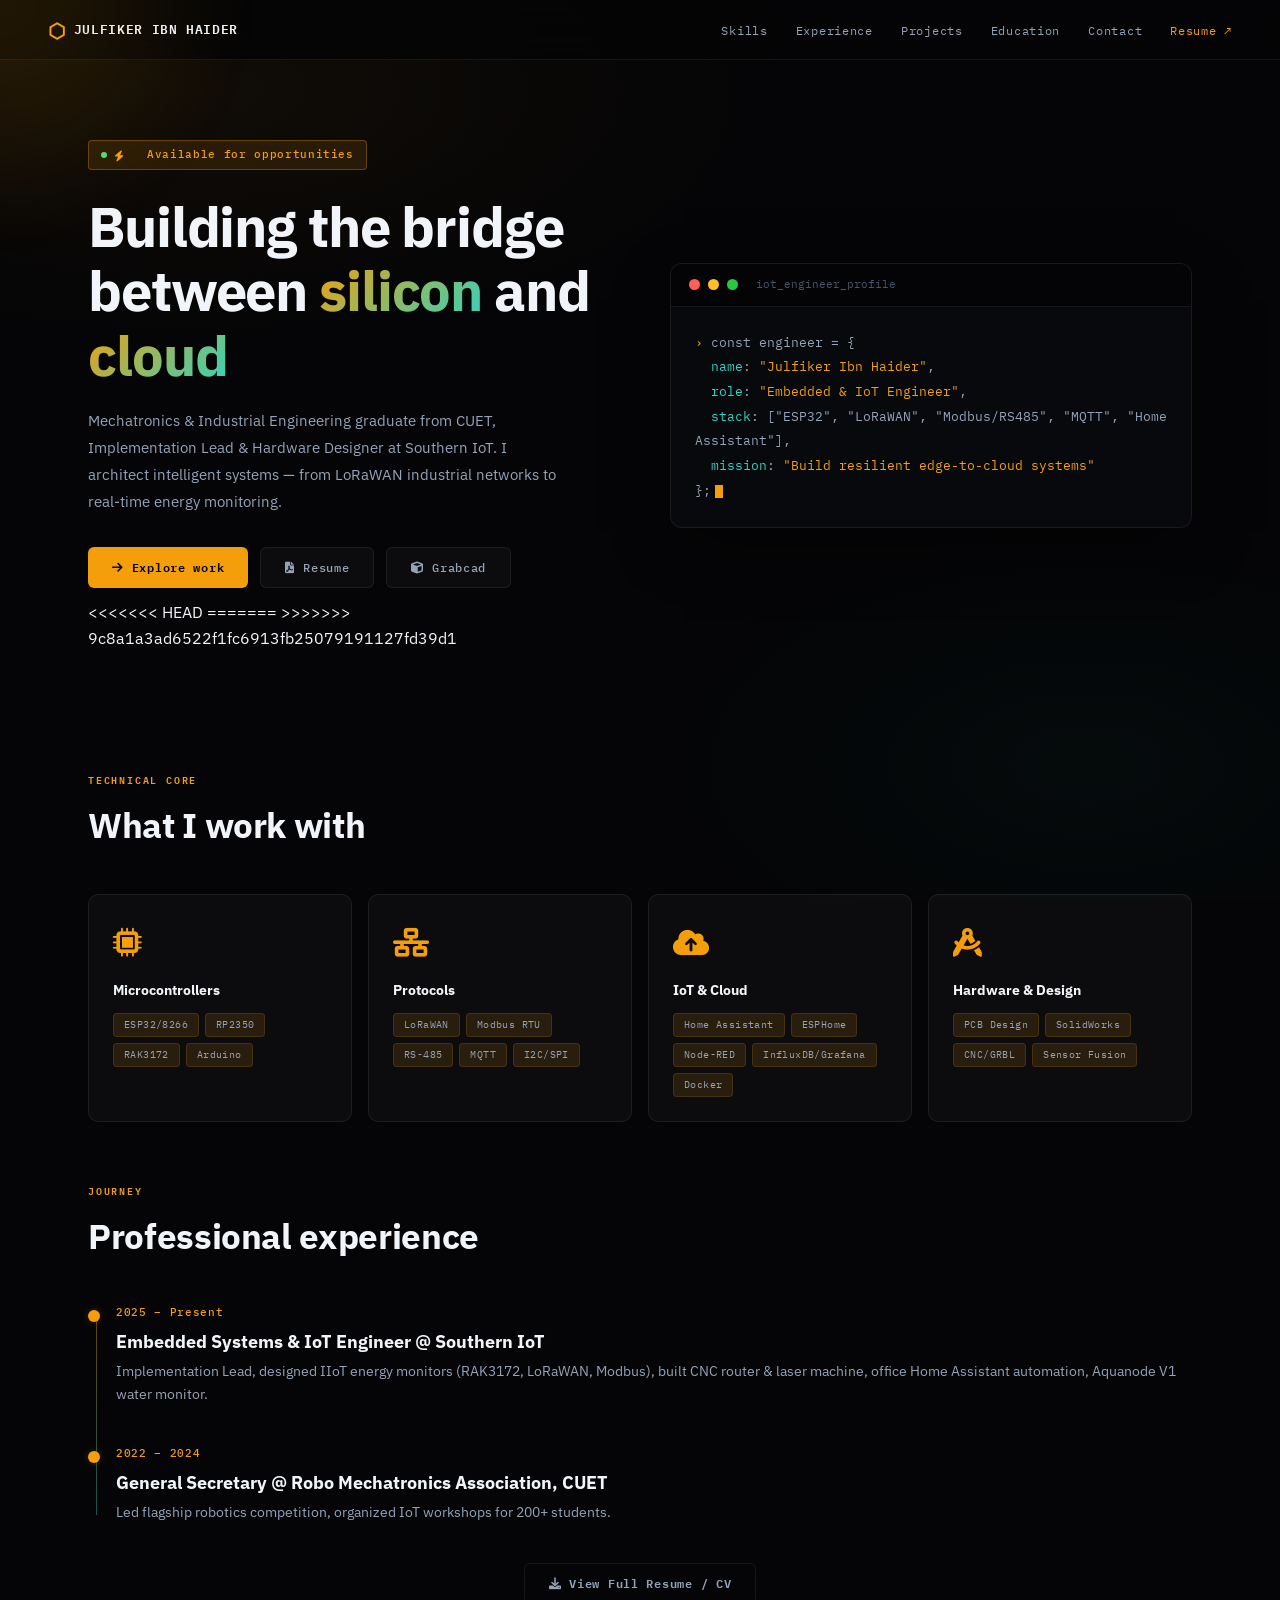
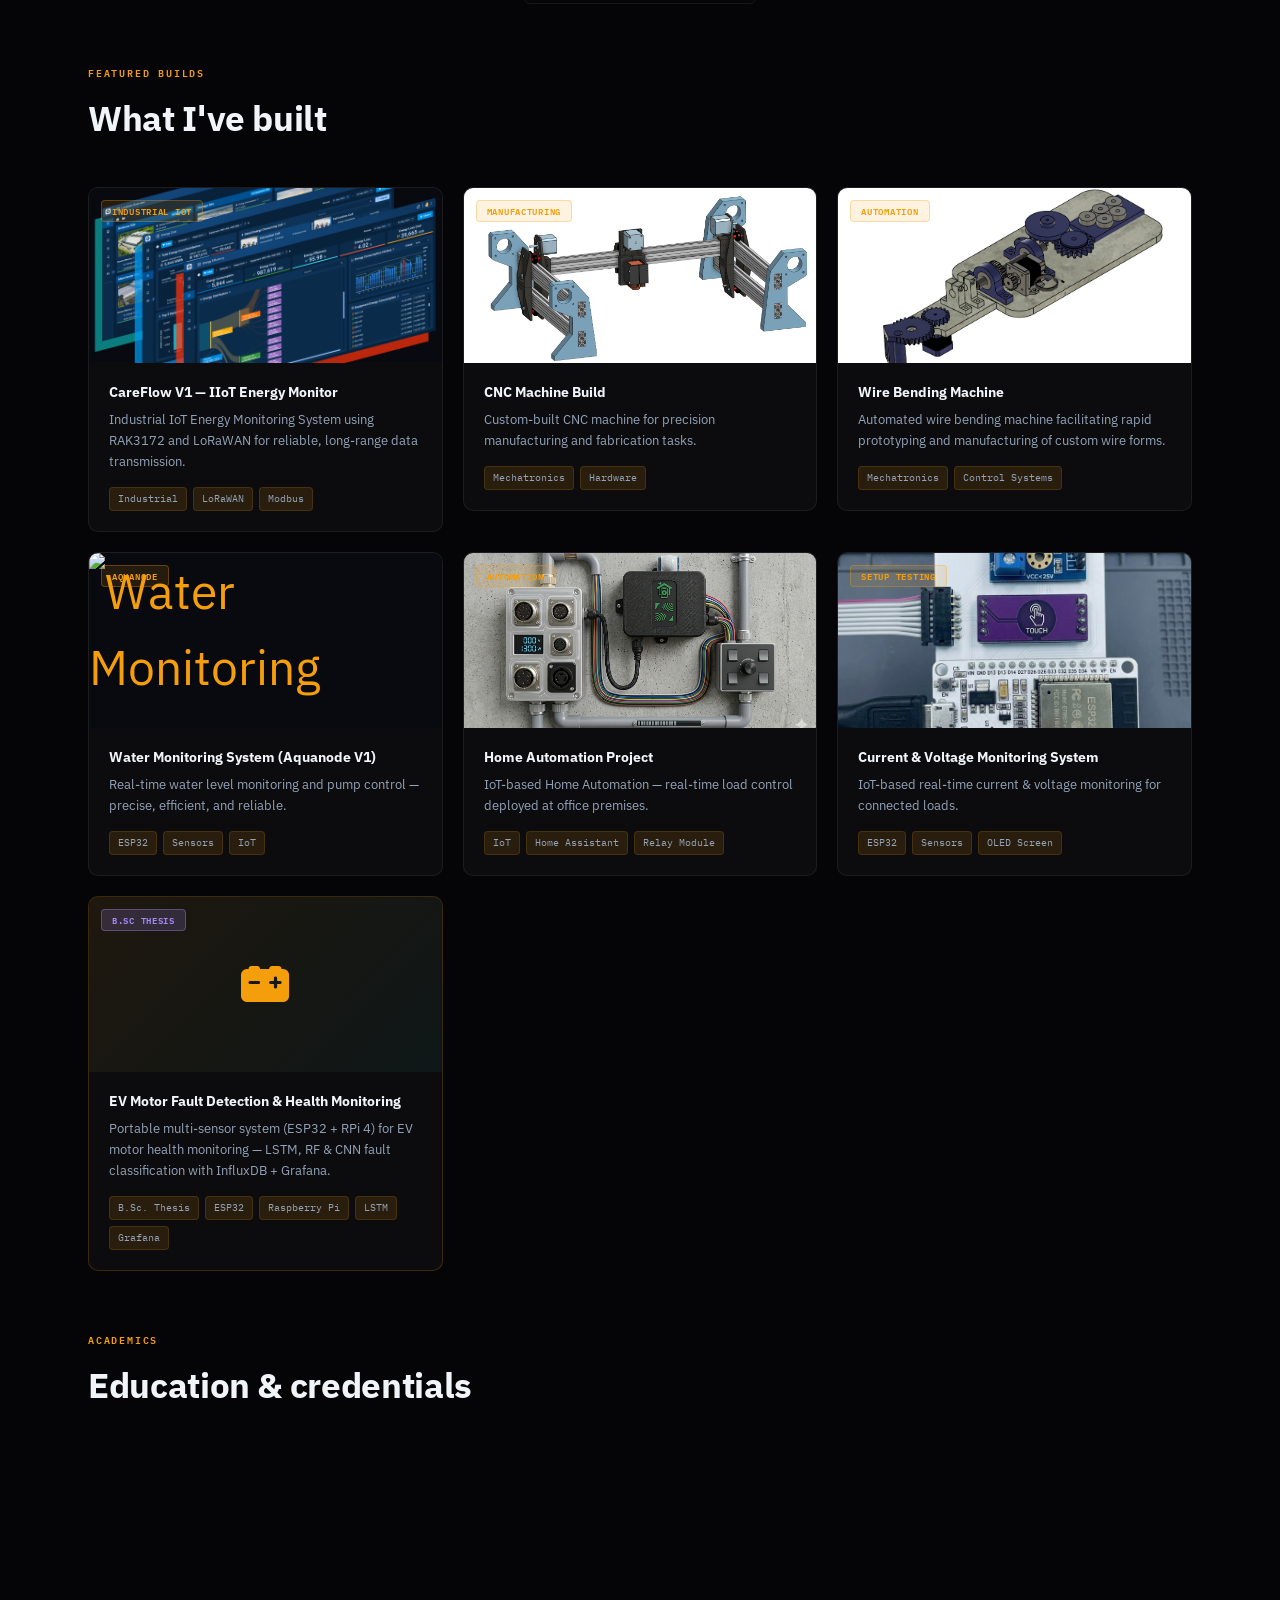
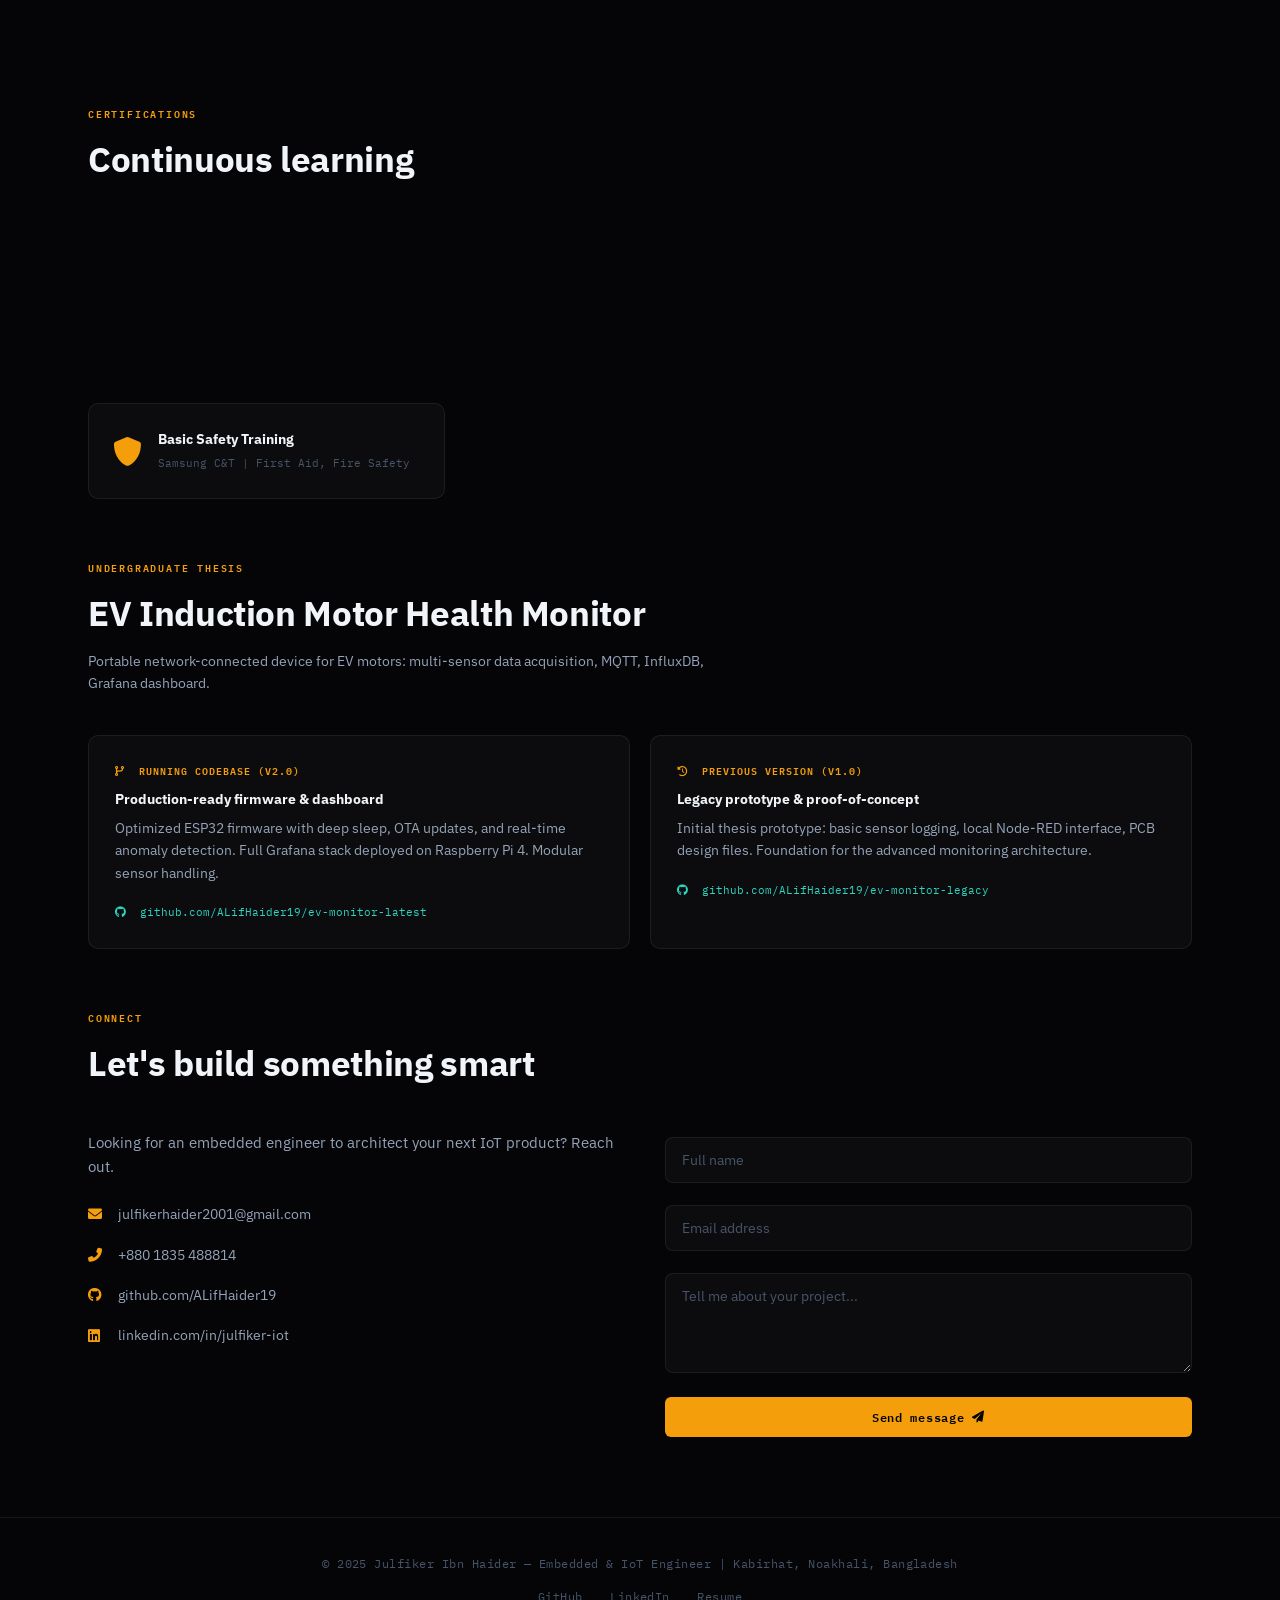
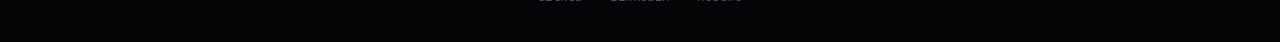
==== index.html @ e4b3b583 "Adding the project 7" ====
<!DOCTYPE html>
<html lang="en">
<head>
  <meta charset="UTF-8">
  <meta name="viewport" content="width=device-width, initial-scale=1.0, viewport-fit=cover">
  <title>Julfiker Ibn Haider | Embedded & IoT Engineer</title>

  <!-- IBM Plex Sans + IBM Plex Mono — same as project pages -->
  <link rel="preconnect" href="https://fonts.googleapis.com"/>
  <link href="https://fonts.googleapis.com/css2?family=IBM+Plex+Mono:wght@300;400;500;600&family=IBM+Plex+Sans:wght@300;400;500;600;700;800&display=swap" rel="stylesheet"/>
  <!-- Font Awesome 6 -->
  <link rel="stylesheet" href="https://cdnjs.cloudflare.com/ajax/libs/font-awesome/6.0.0-beta3/css/all.min.css">

  <style>
    /* ── DESIGN TOKENS — identical to project-thesis-ev.html ── */
    :root {
      --bg-void:       #050507;
      --bg-base:       #090a0f;
      --bg-card:       rgba(255,255,255,0.032);
      --bg-hover:      rgba(255,255,255,0.055);
      --border:        rgba(255,255,255,0.07);
      --border-glow:   rgba(245,158,11,0.28);
      --primary:       #f59e0b;
      --primary-dim:   #d97706;
      --primary-glow:  rgba(245,158,11,0.22);
      --primary-bg:    rgba(245,158,11,0.12);
      --teal:          #2dd4bf;
      --teal-dim:      #0d9488;
      --teal-bg:       rgba(45,212,191,0.1);
      --green:         #4ade80;
      --text-light:    #f1f5f9;
      --text-dim:      #94a3b8;
      --text-muted:    #475569;
      --mono:          'IBM Plex Mono', monospace;
      --sans:          'IBM Plex Sans', sans-serif;
    }

    *, *::before, *::after { margin: 0; padding: 0; box-sizing: border-box; }
    html { scroll-behavior: smooth; }

    body {
      background: var(--bg-void);
      color: var(--text-light);
      font-family: var(--sans);
      line-height: 1.6;
      overflow-x: hidden;
      cursor: default;
      -webkit-font-smoothing: antialiased;
    }

    /* ── Ambient radial glow — same as project page ── */
    body::before {
      content: "";
      position: fixed;
      inset: 0;
      background:
        radial-gradient(ellipse 80% 50% at 15% 10%, rgba(245,158,11,0.05) 0%, transparent 60%),
        radial-gradient(ellipse 60% 45% at 85% 85%, rgba(45,212,191,0.03) 0%, transparent 60%);
      pointer-events: none;
      z-index: 0;
    }

    /* ── Mouse glow — amber ── */
    #mouse-glow {
      position: fixed;
      width: 480px;
      height: 480px;
      background: radial-gradient(circle, rgba(245,158,11,0.18) 0%, transparent 70%);
      border-radius: 50%;
      pointer-events: none;
      z-index: 9999;
      transform: translate(-50%, -50%);
      transition: transform 0.05s linear;
      filter: blur(40px);
      opacity: 0.8;
    }

    /* ── Layout ── */
    .container {
      max-width: 1200px;
      margin: 0 auto;
      padding: 0 clamp(16px, 4vw, 48px);
      position: relative;
      z-index: 2;
    }

    /* ── NAV ── */
    nav {
      display: flex;
      justify-content: space-between;
      align-items: center;
      padding: 0 clamp(16px, 4vw, 48px);
      height: 60px;
      background: rgba(5,5,7,0.85);
      backdrop-filter: blur(20px);
      border-bottom: 1px solid var(--border);
      position: sticky;
      top: 0;
      z-index: 100;
    }

    .logo {
      font-family: var(--mono);
      font-weight: 600;
      font-size: 13px;
      letter-spacing: 0.05em;
      color: var(--text-light);
      display: flex;
      align-items: center;
      gap: 8px;
    }
    .logo .hex { color: var(--primary); font-size: 20px; }

    .nav-links {
      display: flex;
      gap: 28px;
      align-items: center;
      list-style: none;
    }

    .nav-links a {
      color: var(--text-dim);
      text-decoration: none;
      font-family: var(--mono);
      font-size: 12px;
      letter-spacing: 0.06em;
      transition: color 0.2s;
    }
    .nav-links a:hover { color: var(--primary); }

    /* ── BUTTONS ── */
    .btn-primary {
      background: var(--primary);
      border: none;
      padding: 10px 24px;
      border-radius: 6px;
      font-family: var(--mono);
      font-weight: 600;
      font-size: 12px;
      letter-spacing: 0.06em;
      color: #000;
      cursor: pointer;
      transition: all 0.2s;
      display: inline-flex;
      align-items: center;
      gap: 8px;
      text-decoration: none;
    }
    .btn-primary:hover {
      background: var(--primary-dim);
      transform: translateY(-2px);
      box-shadow: 0 8px 20px rgba(245,158,11,0.25);
    }

    .btn-secondary {
      border: 1px solid var(--border);
      background: var(--bg-card);
      padding: 10px 24px;
      border-radius: 6px;
      font-family: var(--mono);
      font-weight: 500;
      font-size: 12px;
      letter-spacing: 0.06em;
      color: var(--text-dim);
      transition: all 0.2s;
      display: inline-flex;
      align-items: center;
      gap: 8px;
      text-decoration: none;
    }
    .btn-secondary:hover {
      border-color: var(--primary);
      color: var(--primary);
      transform: translateY(-2px);
    }

    .btn-outline {
      border: 1px solid var(--border);
      background: transparent;
      padding: 10px 24px;
      border-radius: 6px;
      font-family: var(--mono);
      font-weight: 600;
      font-size: 12px;
      letter-spacing: 0.06em;
      color: var(--text-dim);
      cursor: pointer;
      transition: all 0.2s;
      display: inline-flex;
      align-items: center;
      gap: 8px;
      text-decoration: none;
    }
    .btn-outline:hover {
      border-color: var(--primary);
      color: var(--primary);
      transform: translateY(-2px);
    }

    /* ── HERO ── */
    .hero {
      display: grid;
      grid-template-columns: 1fr 1fr;
      gap: 60px;
      align-items: center;
      padding: 80px 0 60px;
    }

    .hero-badge {
      display: inline-flex;
      align-items: center;
      gap: 8px;
      background: var(--primary-bg);
      border: 1px solid rgba(245,158,11,0.3);
      border-radius: 4px;
      padding: 5px 12px;
      font-family: var(--mono);
      font-size: 11px;
      font-weight: 500;
      color: var(--primary);
      margin-bottom: 24px;
      letter-spacing: 0.06em;
    }
    .hero-badge::before {
      content: '';
      width: 6px; height: 6px;
      border-radius: 50%;
      background: var(--green);
      animation: badge-pulse 1.6s ease-in-out infinite;
    }
    @keyframes badge-pulse { 0%,100%{opacity:1} 50%{opacity:.4} }

    .hero h1 {
      font-size: clamp(2rem, 4.5vw, 3.5rem);
      font-weight: 800;
      line-height: 1.15;
      letter-spacing: -0.02em;
      margin-bottom: 20px;
      color: var(--text-light);
    }

    .hero h1 span {
      background: linear-gradient(135deg, var(--primary), var(--teal));
      -webkit-background-clip: text;
      -webkit-text-fill-color: transparent;
      background-clip: text;
    }

    .hero-desc {
      font-size: 15px;
      color: var(--text-dim);
      margin-bottom: 32px;
      max-width: 90%;
      line-height: 1.8;
    }

    /* Hero terminal card */
    .hero-card {
      background: rgba(9,10,15,0.9);
      border-radius: 12px;
      border: 1px solid var(--border);
      box-shadow: 0 20px 60px -15px rgba(0,0,0,0.6);
      overflow: hidden;
      backdrop-filter: blur(8px);
    }

    .term-header {
      background: rgba(5,5,7,0.95);
      padding: 12px 18px;
      border-bottom: 1px solid var(--border);
      display: flex;
      gap: 8px;
      align-items: center;
    }

    .term-dot { width: 11px; height: 11px; border-radius: 50%; }

    .term-body {
      padding: 24px;
      font-family: var(--mono);
      font-size: 13px;
      color: var(--text-dim);
      line-height: 1.9;
    }
    .term-cursor {
      background: var(--primary);
      width: 8px;
      height: 13px;
      display: inline-block;
      margin-left: 4px;
      vertical-align: middle;
      animation: blink 1.1s step-end infinite;
    }
    @keyframes blink { 0%,100%{opacity:1} 50%{opacity:0} }

    /* ── SECTION HEADERS ── */
    .section-header { margin-bottom: 40px; }

    .section-header .overline {
      font-family: var(--mono);
      color: var(--primary);
      font-weight: 600;
      letter-spacing: 0.18em;
      font-size: 10px;
      text-transform: uppercase;
      margin-bottom: 10px;
    }

    .section-header h2 {
      font-size: clamp(1.6rem, 3vw, 2.2rem);
      font-weight: 700;
      letter-spacing: -0.01em;
    }

    /* ── GLASS CARDS (shared) ── */
    .skill-card,
    .project-card,
    .cert-card,
    .thesis-card {
      background: var(--bg-card);
      border: 1px solid var(--border);
      border-radius: 10px;
      padding: 24px;
      transition: all 0.25s cubic-bezier(0.2,0.9,0.4,1.1);
      position: relative;
      overflow: hidden;
      z-index: 1;
    }

    /* Mouse-tracked glow behind card */
    .skill-card::before,
    .project-card::before,
    .cert-card::before,
    .thesis-card::before {
      content: '';
      position: absolute;
      inset: 0;
      background: radial-gradient(circle at var(--mouse-x, 50%) var(--mouse-y, 50%), rgba(245,158,11,0.15) 0%, transparent 75%);
      opacity: 0;
      transition: opacity 0.35s ease;
      pointer-events: none;
      z-index: -1;
      border-radius: inherit;
    }

    .skill-card:hover::before,
    .project-card:hover::before,
    .cert-card:hover::before,
    .thesis-card:hover::before { opacity: 1; }

    .skill-card:hover,
    .project-card:hover,
    .cert-card:hover,
    .thesis-card:hover {
      border-color: var(--border-glow);
      transform: translateY(-5px);
      box-shadow: 0 16px 40px -12px rgba(0,0,0,0.5);
    }

    /* ── SKILLS ── */
    .skills-grid {
      display: grid;
      grid-template-columns: repeat(auto-fill, minmax(240px, 1fr));
      gap: 16px;
      margin-bottom: 40px;
    }

    .skill-icon {
      font-size: 1.8rem;
      color: var(--primary);
      margin-bottom: 14px;
    }

    .skill-cat {
      font-weight: 700;
      font-size: 15px;
      margin-bottom: 12px;
    }

    .skill-tags { display: flex; flex-wrap: wrap; gap: 6px; }

    .skill-tag {
      background: var(--primary-bg);
      border: 1px solid rgba(245,158,11,0.15);
      border-radius: 4px;
      padding: 3px 10px;
      font-family: var(--mono);
      font-size: 10px;
      letter-spacing: 0.04em;
      color: var(--text-dim);
    }

    /* ── TIMELINE ── */
    .timeline { position: relative; padding-left: 28px; }

    .timeline::before {
      content: '';
      position: absolute;
      left: 8px; top: 8px; bottom: 8px;
      width: 1px;
      background: linear-gradient(to bottom, var(--primary), var(--teal));
      opacity: 0.4;
    }

    .timeline-item { position: relative; margin-bottom: 40px; }

    .timeline-dot {
      position: absolute;
      left: -28px; top: 6px;
      width: 12px; height: 12px;
      background: var(--primary);
      border-radius: 50%;
      box-shadow: 0 0 10px var(--primary-glow);
    }

    .tl-period {
      font-family: var(--mono);
      font-size: 11px;
      color: var(--primary);
      font-weight: 500;
      letter-spacing: 0.06em;
    }

    .tl-role {
      font-size: 1.1rem;
      font-weight: 700;
      margin: 6px 0 4px;
    }

    /* ── PROJECTS GRID ── */
    .projects-grid {
      display: grid;
      grid-template-columns: repeat(auto-fill, minmax(310px, 1fr));
      gap: 20px;
    }

    .project-card { padding: 0; }

    .project-img {
      height: 175px;
      background: var(--bg-base);
      display: flex;
      align-items: center;
      justify-content: center;
      font-size: 3rem;
      color: var(--primary);
      overflow: hidden;
    }

    .project-content { padding: 20px; }

    .project-title {
      font-weight: 700;
      font-size: 14px;
      margin-bottom: 8px;
      line-height: 1.4;
    }

    .project-tags { display: flex; flex-wrap: wrap; gap: 6px; margin-top: 14px; }

    .project-tag {
      background: var(--primary-bg);
      border: 1px solid rgba(245,158,11,0.15);
      border-radius: 4px;
      font-family: var(--mono);
      font-size: 10px;
      padding: 3px 8px;
      color: var(--text-dim);
    }

    /* Project status badge (inline in project-img) */
    .proj-badge {
      position: absolute;
      top: 12px; left: 12px;
      background: var(--primary-bg);
      color: var(--primary);
      border: 1px solid rgba(245,158,11,0.3);
      padding: 3px 10px;
      border-radius: 4px;
      font-family: var(--mono);
      font-size: 9px;
      font-weight: 600;
      letter-spacing: 0.08em;
    }

    /* ── CERTS ── */
    .certs-grid {
      display: grid;
      grid-template-columns: repeat(auto-fill, minmax(300px, 1fr));
      gap: 16px;
      margin-top: 24px;
    }

    .cert-card { display: flex; gap: 16px; align-items: flex-start; }

    .cert-icon { font-size: 1.8rem; color: var(--primary); flex-shrink: 0; }
    .cert-info { flex: 1; }
    .cert-name { font-weight: 700; margin-bottom: 4px; font-size: 14px; }
    .cert-issuer { font-family: var(--mono); font-size: 11px; color: var(--text-muted); }

    .qr-link {
      display: flex; gap: 8px;
      margin-top: 12px; align-items: center;
      font-family: var(--mono); font-size: 11px; color: var(--text-dim);
    }
    .qr-link a { color: var(--teal); text-decoration: none; }
    .qr-link a:hover { color: var(--primary); }

    .qr-code-img {
      width: 32px; height: 32px;
      background: #fff;
      border-radius: 6px;
      padding: 3px;
    }

    /* ── THESIS GRID ── */
    .thesis-grid {
      display: grid;
      grid-template-columns: 1fr 1fr;
      gap: 20px;
      margin: 32px 0;
    }

    .thesis-card { padding: 26px; }

    .thesis-version {
      font-family: var(--mono);
      font-size: 10px;
      text-transform: uppercase;
      letter-spacing: 0.1em;
      color: var(--primary);
      font-weight: 600;
      margin-bottom: 4px;
    }

    /* ── CONTACT ── */
    .contact-grid {
      display: grid;
      grid-template-columns: 1fr 1fr;
      gap: 50px;
      margin-top: 20px;
    }

    .contact-form input,
    .contact-form textarea {
      width: 100%;
      background: var(--bg-card);
      border: 1px solid var(--border);
      border-radius: 8px;
      padding: 13px 16px;
      color: var(--text-light);
      font-family: var(--sans);
      font-size: 14px;
      margin-top: 6px;
      margin-bottom: 16px;
      transition: border-color 0.2s;
      outline: none;
    }
    .contact-form input:focus,
    .contact-form textarea:focus { border-color: var(--primary); }
    .contact-form input::placeholder,
    .contact-form textarea::placeholder { color: var(--text-muted); }

    /* ── FOOTER ── */
    footer {
      border-top: 1px solid var(--border);
      padding: 36px clamp(16px, 4vw, 48px);
      text-align: center;
      color: var(--text-muted);
      font-family: var(--mono);
      font-size: 12px;
      letter-spacing: 0.04em;
      position: relative;
      z-index: 1;
    }
    footer a { color: var(--text-muted); text-decoration: none; margin: 0 10px; transition: color 0.2s; }
    footer a:hover { color: var(--primary); }

    /* ── EDUCATION SKILL CARD tweak ── */
    .skill-card .skill-cat { font-size: 14px; }

    /* ── RESPONSIVE ── */
    @media (max-width: 900px) {
      .hero { grid-template-columns: 1fr; gap: 40px; }
      .nav-links { display: none; }
      .contact-grid { grid-template-columns: 1fr; }
      .thesis-grid { grid-template-columns: 1fr; }
    }

    /* Scroll fade-up */
    .skill-card,
    .project-card,
    .timeline-item,
    .cert-card,
    .thesis-card {
      opacity: 0;
      transform: translateY(20px);
      transition: opacity 0.45s ease, transform 0.45s ease, border-color 0.25s, box-shadow 0.25s;
    }
  </style>
</head>

<body>

  <!-- Amber mouse glow -->
  <div id="mouse-glow"></div>

  <!-- ═══ NAV ═══ -->
  <nav>
    <div class="logo">
      <span class="hex">⬡</span>JULFIKER IBN HAIDER
    </div>
    <ul class="nav-links">
      <li><a href="#skills">Skills</a></li>
      <li><a href="#experience">Experience</a></li>
      <li><a href="#projects">Projects</a></li>
      <li><a href="#education">Education</a></li>
      <li><a href="#contact">Contact</a></li>
      <li><a href="My_CV.pdf" target="_blank" style="color:var(--primary);">Resume ↗</a></li>
    </ul>
  </nav>

  <main>
    <div class="container">

      <!-- ═══ HERO ═══ -->
      <div class="hero">
        <div>
          <div class="hero-badge"><i class="fas fa-bolt"></i>&nbsp; Available for opportunities</div>
          <h1>Building the bridge between <span>silicon</span> and <span>cloud</span></h1>
          <p class="hero-desc">
            Mechatronics & Industrial Engineering graduate from CUET, Implementation Lead & Hardware
            Designer at Southern IoT. I architect intelligent systems — from LoRaWAN industrial networks
            to real-time energy monitoring.
          </p>
          <div style="display:flex; gap:12px; flex-wrap:wrap;">
            <a href="#projects" class="btn-primary"><i class="fas fa-arrow-right"></i> Explore work</a>
            <a href="My_CV.pdf" class="btn-secondary" target="_blank"><i class="fas fa-file-pdf"></i> Resume</a>
            <a href="https://grabcad.com/alif.haider-1" class="btn-secondary" target="_blank"><i class="fas fa-cube"></i> Grabcad</a>
<<<<<<< HEAD
=======
            <!-- <a href="#contact" class="btn-secondary">Let's talk</a> -->
>>>>>>> 9c8a1a3ad6522f1fc6913fb25079191127fd39d1
          </div>
        </div>

        <div class="hero-card">
          <div class="term-header">
            <div class="term-dot" style="background:#ff5f56;"></div>
            <div class="term-dot" style="background:#ffbd2e;"></div>
            <div class="term-dot" style="background:#27c93f;"></div>
            <span style="margin-left:10px; font-family:var(--mono); font-size:11px; color:var(--text-muted);">iot_engineer_profile</span>
          </div>
          <div class="term-body">
            <span style="color:var(--primary);">›</span> const engineer = {<br>
            &nbsp;&nbsp;<span style="color:var(--teal);">name</span>: <span style="color:var(--primary);">"Julfiker Ibn Haider"</span>,<br>
            &nbsp;&nbsp;<span style="color:var(--teal);">role</span>: <span style="color:var(--primary);">"Embedded & IoT Engineer"</span>,<br>
            &nbsp;&nbsp;<span style="color:var(--teal);">stack</span>: [<span style="color:var(--text-dim);">"ESP32", "LoRaWAN", "Modbus/RS485", "MQTT", "Home Assistant"</span>],<br>
            &nbsp;&nbsp;<span style="color:var(--teal);">mission</span>: <span style="color:var(--primary);">"Build resilient edge-to-cloud systems"</span><br>
            };<span class="term-cursor"></span>
          </div>
        </div>
      </div>

      <!-- ═══ SKILLS ═══ -->
      <section id="skills" style="margin: 60px 0;">
        <div class="section-header">
          <div class="overline">TECHNICAL CORE</div>
          <h2>What I work with</h2>
        </div>
        <div class="skills-grid">
          <div class="skill-card">
            <div class="skill-icon"><i class="fas fa-microchip"></i></div>
            <div class="skill-cat">Microcontrollers</div>
            <div class="skill-tags">
              <span class="skill-tag">ESP32/8266</span>
              <span class="skill-tag">RP2350</span>
              <span class="skill-tag">RAK3172</span>
              <span class="skill-tag">Arduino</span>
            </div>
          </div>
          <div class="skill-card">
            <div class="skill-icon"><i class="fas fa-network-wired"></i></div>
            <div class="skill-cat">Protocols</div>
            <div class="skill-tags">
              <span class="skill-tag">LoRaWAN</span>
              <span class="skill-tag">Modbus RTU</span>
              <span class="skill-tag">RS-485</span>
              <span class="skill-tag">MQTT</span>
              <span class="skill-tag">I2C/SPI</span>
            </div>
          </div>
          <div class="skill-card">
            <div class="skill-icon"><i class="fas fa-cloud-upload-alt"></i></div>
            <div class="skill-cat">IoT & Cloud</div>
            <div class="skill-tags">
              <span class="skill-tag">Home Assistant</span>
              <span class="skill-tag">ESPHome</span>
              <span class="skill-tag">Node-RED</span>
              <span class="skill-tag">InfluxDB/Grafana</span>
              <span class="skill-tag">Docker</span>
            </div>
          </div>
          <div class="skill-card">
            <div class="skill-icon"><i class="fas fa-drafting-compass"></i></div>
            <div class="skill-cat">Hardware & Design</div>
            <div class="skill-tags">
              <span class="skill-tag">PCB Design</span>
              <span class="skill-tag">SolidWorks</span>
              <span class="skill-tag">CNC/GRBL</span>
              <span class="skill-tag">Sensor Fusion</span>
            </div>
          </div>
        </div>
      </section>

      <!-- ═══ EXPERIENCE ═══ -->
      <section id="experience" style="margin: 60px 0;">
        <div class="section-header">
          <div class="overline">JOURNEY</div>
          <h2>Professional experience</h2>
        </div>
        <div class="timeline">
          <div class="timeline-item">
            <div class="timeline-dot"></div>
            <div class="tl-period">2025 – Present</div>
            <div class="tl-role">Embedded Systems & IoT Engineer @ Southern IoT</div>
            <div style="color:var(--text-dim); font-size:14px;">
              Implementation Lead, designed IIoT energy monitors (RAK3172, LoRaWAN, Modbus), built CNC router &
              laser machine, office Home Assistant automation, Aquanode V1 water monitor.
            </div>
          </div>
          <div class="timeline-item">
            <div class="timeline-dot"></div>
            <div class="tl-period">2022 – 2024</div>
            <div class="tl-role">General Secretary @ Robo Mechatronics Association, CUET</div>
            <div style="color:var(--text-dim); font-size:14px;">
              Led flagship robotics competition, organized IoT workshops for 200+ students.
            </div>
          </div>
        </div>
        <div style="margin-top:32px; text-align:center;">
          <a href="My_CV.pdf" class="btn-outline" target="_blank">
            <i class="fas fa-download"></i> View Full Resume / CV
          </a>
        </div>
      </section>

      <!-- ═══ PROJECTS ═══ -->
      <section id="projects" style="margin: 60px 0;">
        <div class="section-header">
          <div class="overline">FEATURED BUILDS</div>
          <h2>What I've built</h2>
        </div>
        <div class="projects-grid">

          <a href="project-1.html" style="text-decoration:none; color:inherit;">
            <div class="project-card" style="cursor:pointer;">
              <div class="project-img" style="position:relative;">
                <span class="proj-badge">INDUSTRIAL IOT</span>
                <img src="Project-1.png" alt="CareFlow V1" style="width:100%;height:100%;object-fit:cover;">
              </div>
              <div class="project-content">
                <div class="project-title">CareFlow V1 — IIoT Energy Monitor</div>
                <div style="color:var(--text-dim);font-size:13px;margin-bottom:4px;">Industrial IoT Energy Monitoring System using RAK3172 and LoRaWAN for reliable, long-range data transmission.</div>
                <div class="project-tags">
                  <span class="project-tag">Industrial</span>
                  <span class="project-tag">LoRaWAN</span>
                  <span class="project-tag">Modbus</span>
                </div>
              </div>
            </div>
          </a>

          <a href="project-2.html" style="text-decoration:none; color:inherit;">
            <div class="project-card" style="cursor:pointer;">
              <div class="project-img" style="position:relative;">
                <span class="proj-badge">MANUFACTURING</span>
                <img src="topscnc.png" alt="CNC Machine" style="width:100%;height:100%;object-fit:cover;">
              </div>
              <div class="project-content">
                <div class="project-title">CNC Machine Build</div>
                <div style="color:var(--text-dim);font-size:13px;margin-bottom:4px;">Custom-built CNC machine for precision manufacturing and fabrication tasks.</div>
                <div class="project-tags">
                  <span class="project-tag">Mechatronics</span>
                  <span class="project-tag">Hardware</span>
                </div>
              </div>
            </div>
          </a>

          <a href="project-3.html" style="text-decoration:none; color:inherit;">
            <div class="project-card" style="cursor:pointer;">
              <div class="project-img" style="position:relative;">
                <span class="proj-badge">AUTOMATION</span>
                <img src="wirebending.png" alt="Wire Bending Machine" style="width:100%;height:100%;object-fit:cover;">
              </div>
              <div class="project-content">
                <div class="project-title">Wire Bending Machine</div>
                <div style="color:var(--text-dim);font-size:13px;margin-bottom:4px;">Automated wire bending machine facilitating rapid prototyping and manufacturing of custom wire forms.</div>
                <div class="project-tags">
                  <span class="project-tag">Mechatronics</span>
                  <span class="project-tag">Control Systems</span>
                </div>
              </div>
            </div>
          </a>

          <a href="project-4.html" style="text-decoration:none; color:inherit;">
            <div class="project-card" style="cursor:pointer;">
              <div class="project-img" style="position:relative;">
                <span class="proj-badge">AQUANODE</span>
                <img src="Aquanode.png" alt="Water Monitoring" style="width:100%;height:100%;object-fit:cover;">
              </div>
              <div class="project-content">
                <div class="project-title">Water Monitoring System (Aquanode V1)</div>
                <div style="color:var(--text-dim);font-size:13px;margin-bottom:4px;">Real-time water level monitoring and pump control — precise, efficient, and reliable.</div>
                <div class="project-tags">
                  <span class="project-tag">ESP32</span>
                  <span class="project-tag">Sensors</span>
                  <span class="project-tag">IoT</span>
                </div>
              </div>
            </div>
          </a>

          <a href="project-5.html" style="text-decoration:none; color:inherit;">
            <div class="project-card" style="cursor:pointer;">
              <div class="project-img" style="position:relative;">
                <span class="proj-badge">AUTOMATION</span>
                <img src="Home Assistant.png" alt="Home Automation" style="width:100%;height:100%;object-fit:cover;">
              </div>
              <div class="project-content">
                <div class="project-title">Home Automation Project</div>
                <div style="color:var(--text-dim);font-size:13px;margin-bottom:4px;">IoT-based Home Automation — real-time load control deployed at office premises.</div>
                <div class="project-tags">
                  <span class="project-tag">IoT</span>
                  <span class="project-tag">Home Assistant</span>
                  <span class="project-tag">Relay Module</span>
                </div>
              </div>
            </div>
          </a>

          <a href="project-6.html" style="text-decoration:none; color:inherit;">
            <div class="project-card" style="cursor:pointer;">
              <div class="project-img" style="position:relative;">
                <span class="proj-badge">SETUP TESTING</span>
                <img src="Current and Voltage testing unit.jpg" alt="Current and Voltage Monitoring" style="width:100%;height:100%;object-fit:cover;">
              </div>
              <div class="project-content">
                <div class="project-title">Current & Voltage Monitoring System</div>
                <div style="color:var(--text-dim);font-size:13px;margin-bottom:4px;">IoT-based real-time current & voltage monitoring for connected loads.</div>
                <div class="project-tags">
                  <span class="project-tag">ESP32</span>
                  <span class="project-tag">Sensors</span>
                  <span class="project-tag">OLED Screen</span>
                </div>
              </div>
            </div>
          </a>

          <a href="project-7.html" style="text-decoration:none; color:inherit;">
            <div class="project-card" style="cursor:pointer; border-color:rgba(245,158,11,0.2);">
              <div class="project-img" style="position:relative; background:linear-gradient(135deg,rgba(245,158,11,0.08) 0%,rgba(45,212,191,0.05) 100%);">
                <span class="proj-badge" style="background:rgba(167,139,250,0.18);color:#a78bfa;border-color:rgba(167,139,250,0.35);">B.SC THESIS</span>
                <i class="fas fa-car-battery" style="font-size:3rem; color:var(--primary);"></i>
              </div>
              <div class="project-content">
                <div class="project-title">EV Motor Fault Detection & Health Monitoring</div>
                <div style="color:var(--text-dim);font-size:13px;margin-bottom:4px;">Portable multi-sensor system (ESP32 + RPi 4) for EV motor health monitoring — LSTM, RF & CNN fault classification with InfluxDB + Grafana.</div>
                <div class="project-tags">
                  <span class="project-tag">B.Sc. Thesis</span>
                  <span class="project-tag">ESP32</span>
                  <span class="project-tag">Raspberry Pi</span>
                  <span class="project-tag">LSTM</span>
                  <span class="project-tag">Grafana</span>
                </div>
              </div>
            </div>
          </a>

        </div>
      </section>

      <!-- ═══ EDUCATION ═══ -->
      <section id="education" style="margin: 60px 0;">
        <div class="section-header">
          <div class="overline">ACADEMICS</div>
          <h2>Education & credentials</h2>
        </div>
        <div class="skills-grid" style="margin-bottom:40px;">
          <div class="skill-card">
            <div class="skill-icon"><i class="fas fa-university"></i></div>
            <div class="skill-cat">B.Sc. Mechatronics & Industrial Engineering</div>
            <div style="font-size:14px;color:var(--text-dim);">CUET, 2020–2025 | CGPA 3.10/4.00</div>
          </div>
          <div class="skill-card">
            <div class="skill-icon"><i class="fas fa-graduation-cap"></i></div>
            <div class="skill-cat">Higher Secondary (HSC)</div>
            <div style="font-size:14px;color:var(--text-dim);">Tamirul Millat Kamil Madrasah | GPA 5.00</div>
          </div>
        </div>

        <!-- Certifications -->
        <div class="section-header">
          <div class="overline">CERTIFICATIONS</div>
          <h2>Continuous learning</h2>
        </div>
        <div class="certs-grid">
          <div class="cert-card">
            <div class="cert-icon"><i class="fas fa-cube"></i></div>
            <div class="cert-info">
              <div class="cert-name">SolidWorks 3D Creator Associate</div>
              <div class="cert-issuer">SOLIDWORKS CAD Associate</div>
              <div class="qr-link">
                <img class="qr-code-img" src="https://quickchart.io/qr?text=https://solidworks.com/verify/JH3D2024&size=80" alt="QR">
                <a href="https://solidworks.com/verify/JH3D2024" target="_blank">Verify credential ↗</a>
              </div>
            </div>
          </div>
          <div class="cert-card">
            <div class="cert-icon"><i class="fas fa-drafting-compass"></i></div>
            <div class="cert-info">
              <div class="cert-name">SolidWorks Mechanical Design Professional</div>
              <div class="cert-issuer">SOLIDWORKS (CSWP)</div>
              <div class="qr-link">
                <img class="qr-code-img" src="https://quickchart.io/qr?text=https://solidworks.com/verify/JHCSWP2025&size=80" alt="QR">
                <a href="https://solidworks.com/verify/JHCSWP2025" target="_blank">Verify credential ↗</a>
              </div>
            </div>
          </div>
          <div class="cert-card">
            <div class="cert-icon"><i class="fas fa-industry"></i></div>
            <div class="cert-info">
              <div class="cert-name">Industrial Automation (PLC/HMI)</div>
              <div class="cert-issuer">IICT CUET & BCC | 60hrs TIA Portal</div>
            </div>
          </div>
          <div class="cert-card">
            <div class="cert-icon"><i class="fas fa-shield-alt"></i></div>
            <div class="cert-info">
              <div class="cert-name">Basic Safety Training</div>
              <div class="cert-issuer">Samsung C&T | First Aid, Fire Safety</div>
            </div>
          </div>
        </div>
      </section>

      <!-- ═══ THESIS ═══ -->
      <section style="margin: 60px 0;">
        <div class="section-header">
          <div class="overline">UNDERGRADUATE THESIS</div>
          <h2>EV Induction Motor Health Monitor</h2>
          <p style="color:var(--text-dim); max-width:650px; font-size:14px; margin-top:8px;">
            Portable network-connected device for EV motors: multi-sensor data acquisition,
            MQTT, InfluxDB, Grafana dashboard.
          </p>
        </div>
        <div class="thesis-grid">
          <div class="thesis-card">
            <div class="thesis-version"><i class="fas fa-code-branch"></i>&nbsp; RUNNING CODEBASE (v2.0)</div>
            <div class="project-title" style="margin:12px 0 8px;">Production-ready firmware & dashboard</div>
            <p style="color:var(--text-dim);font-size:14px;">
              Optimized ESP32 firmware with deep sleep, OTA updates, and real-time anomaly detection.
              Full Grafana stack deployed on Raspberry Pi 4. Modular sensor handling.
            </p>
            <div class="qr-link" style="margin-top:20px;">
              <a href="#" target="_blank"><i class="fab fa-github"></i>&nbsp; github.com/ALifHaider19/ev-monitor-latest</a>
            </div>
          </div>
          <div class="thesis-card">
            <div class="thesis-version"><i class="fas fa-history"></i>&nbsp; PREVIOUS VERSION (v1.0)</div>
            <div class="project-title" style="margin:12px 0 8px;">Legacy prototype & proof-of-concept</div>
            <p style="color:var(--text-dim);font-size:14px;">
              Initial thesis prototype: basic sensor logging, local Node-RED interface, PCB design files.
              Foundation for the advanced monitoring architecture.
            </p>
            <div class="qr-link" style="margin-top:20px;">
              <a href="#" target="_blank"><i class="fab fa-github"></i>&nbsp; github.com/ALifHaider19/ev-monitor-legacy</a>
            </div>
          </div>
        </div>
      </section>

      <!-- ═══ CONTACT ═══ -->
      <section id="contact" style="margin: 60px 0 80px;">
        <div class="section-header">
          <div class="overline">CONNECT</div>
          <h2>Let's build something smart</h2>
        </div>
        <div class="contact-grid">
          <div>
            <p style="margin-bottom:24px; color:var(--text-dim); font-size:15px;">
              Looking for an embedded engineer to architect your next IoT product? Reach out.
            </p>
            <div style="display:flex; flex-direction:column; gap:18px; font-size:14px;">
              <div style="display:flex;align-items:center;gap:10px;">
                <i class="fas fa-envelope" style="color:var(--primary);width:20px;"></i>
                <a href="mailto:julfikerhaider2001@gmail.com" style="color:var(--text-dim);text-decoration:none;">julfikerhaider2001@gmail.com</a>
              </div>
              <div style="display:flex;align-items:center;gap:10px;">
                <i class="fas fa-phone-alt" style="color:var(--primary);width:20px;"></i>
                <span style="color:var(--text-dim);">+880 1835 488814</span>
              </div>
              <div style="display:flex;align-items:center;gap:10px;">
                <i class="fab fa-github" style="color:var(--primary);width:20px;"></i>
                <a href="https://github.com/ALifHaider19" target="_blank" style="color:var(--text-dim);text-decoration:none;">github.com/ALifHaider19</a>
              </div>
              <div style="display:flex;align-items:center;gap:10px;">
                <i class="fab fa-linkedin" style="color:var(--primary);width:20px;"></i>
                <a href="https://linkedin.com/in/julfiker-iot" target="_blank" style="color:var(--text-dim);text-decoration:none;">linkedin.com/in/julfiker-iot</a>
              </div>
            </div>
          </div>
          <div class="contact-form">
            <input type="text" placeholder="Full name">
            <input type="email" placeholder="Email address">
            <textarea rows="4" placeholder="Tell me about your project..."></textarea>
            <button class="btn-primary" style="width:100%;justify-content:center;">
              Send message <i class="fas fa-paper-plane"></i>
            </button>
          </div>
        </div>
      </section>

    </div>
  </main>

  <footer>
    <div>© 2025 Julfiker Ibn Haider — Embedded & IoT Engineer | Kabirhat, Noakhali, Bangladesh</div>
    <div style="margin-top:14px;">
      <a href="https://github.com/ALifHaider19" target="_blank">GitHub</a>
      <a href="https://linkedin.com/in/julfiker-iot" target="_blank">LinkedIn</a>
      <a href="My_CV.pdf">Resume</a>
    </div>
  </footer>

  <script>
    // Amber mouse glow
    const mouseGlow = document.getElementById('mouse-glow');
    document.addEventListener('mousemove', (e) => {
      mouseGlow.style.transform = `translate(${e.clientX}px, ${e.clientY}px) translate(-50%, -50%)`;
    });

    // Per-card mouse position for glow effect
    const cards = document.querySelectorAll('.skill-card, .project-card, .cert-card, .thesis-card');
    cards.forEach(card => {
      card.addEventListener('mousemove', (e) => {
        const rect = card.getBoundingClientRect();
        card.style.setProperty('--mouse-x', `${((e.clientX - rect.left) / rect.width) * 100}%`);
        card.style.setProperty('--mouse-y', `${((e.clientY - rect.top) / rect.height) * 100}%`);
      });
    });

    // Scroll fade-up reveal
    const observer = new IntersectionObserver((entries) => {
      entries.forEach(entry => {
        if (entry.isIntersecting) {
          entry.target.style.opacity = '1';
          entry.target.style.transform = 'translateY(0)';
        }
      });
    }, { threshold: 0.08 });

    document.querySelectorAll('.skill-card, .project-card, .timeline-item, .cert-card, .thesis-card')
      .forEach(el => observer.observe(el));
  </script>

</body>
</html>
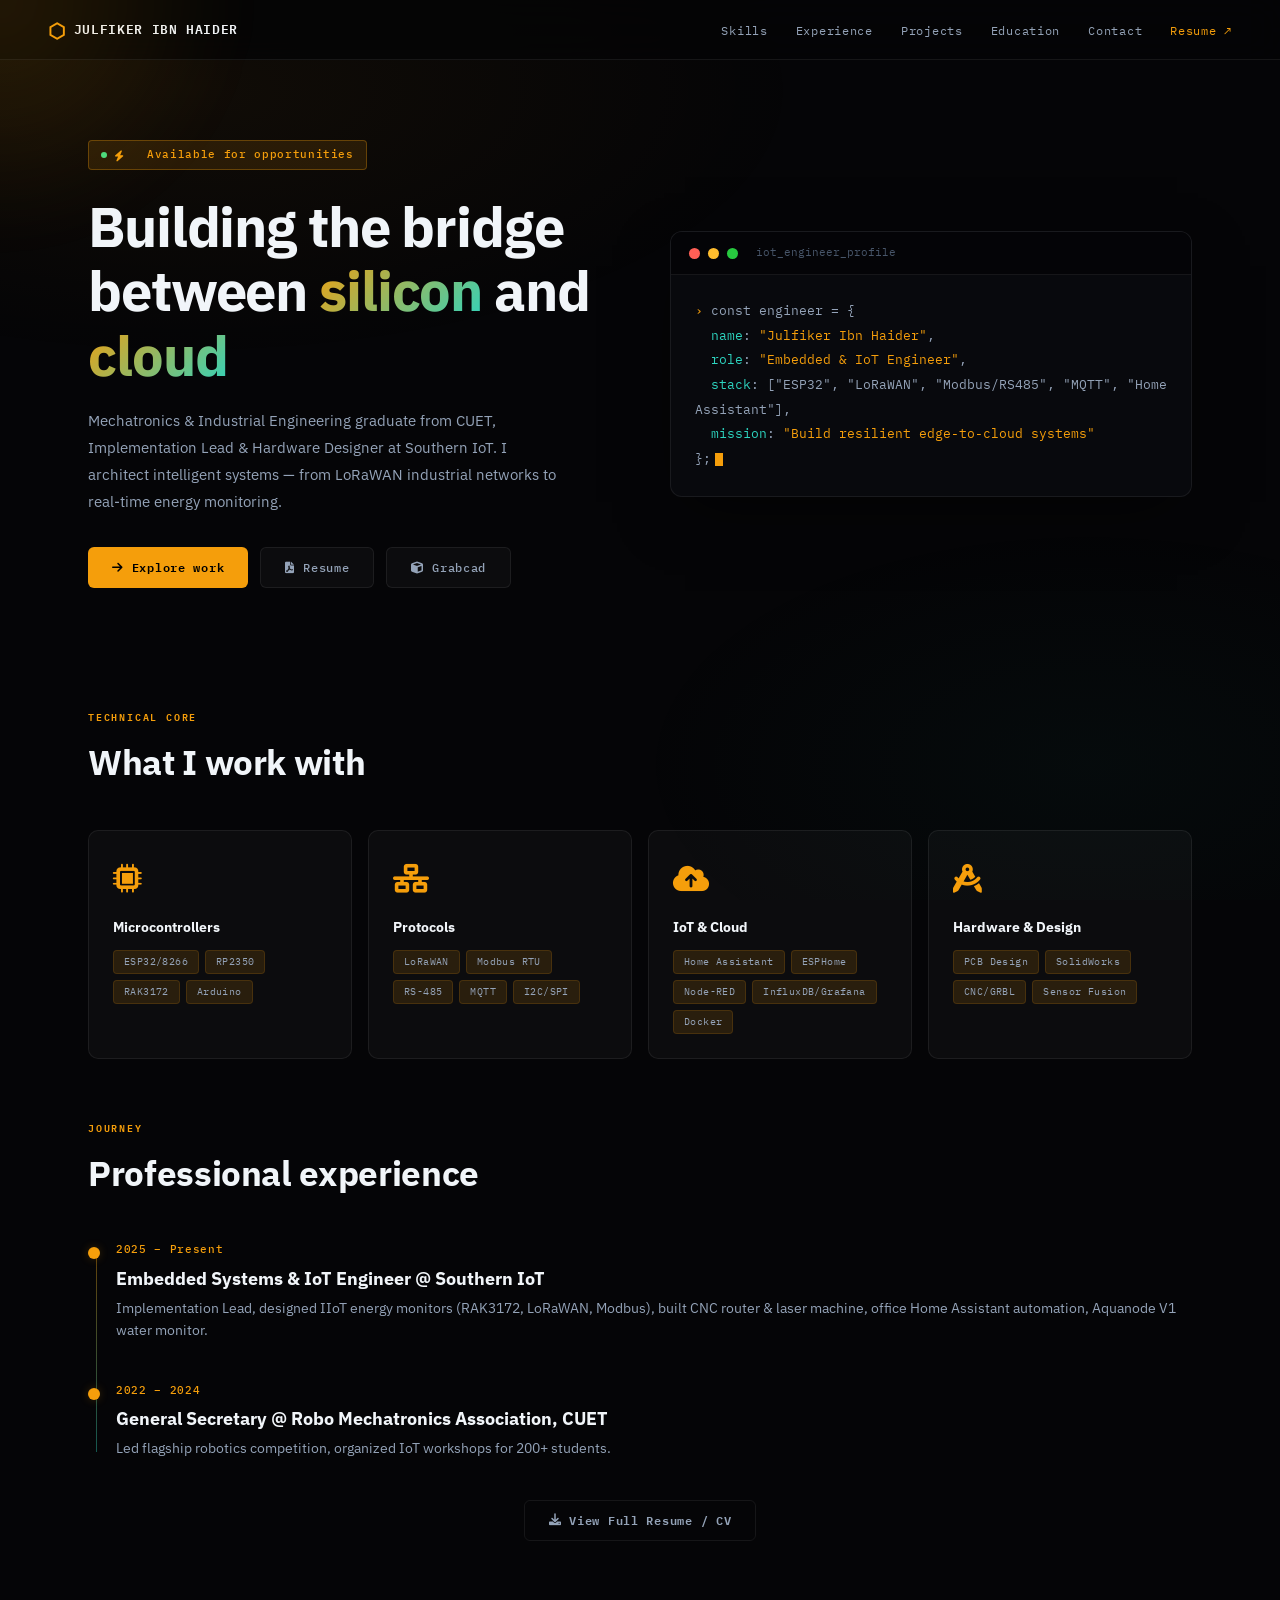
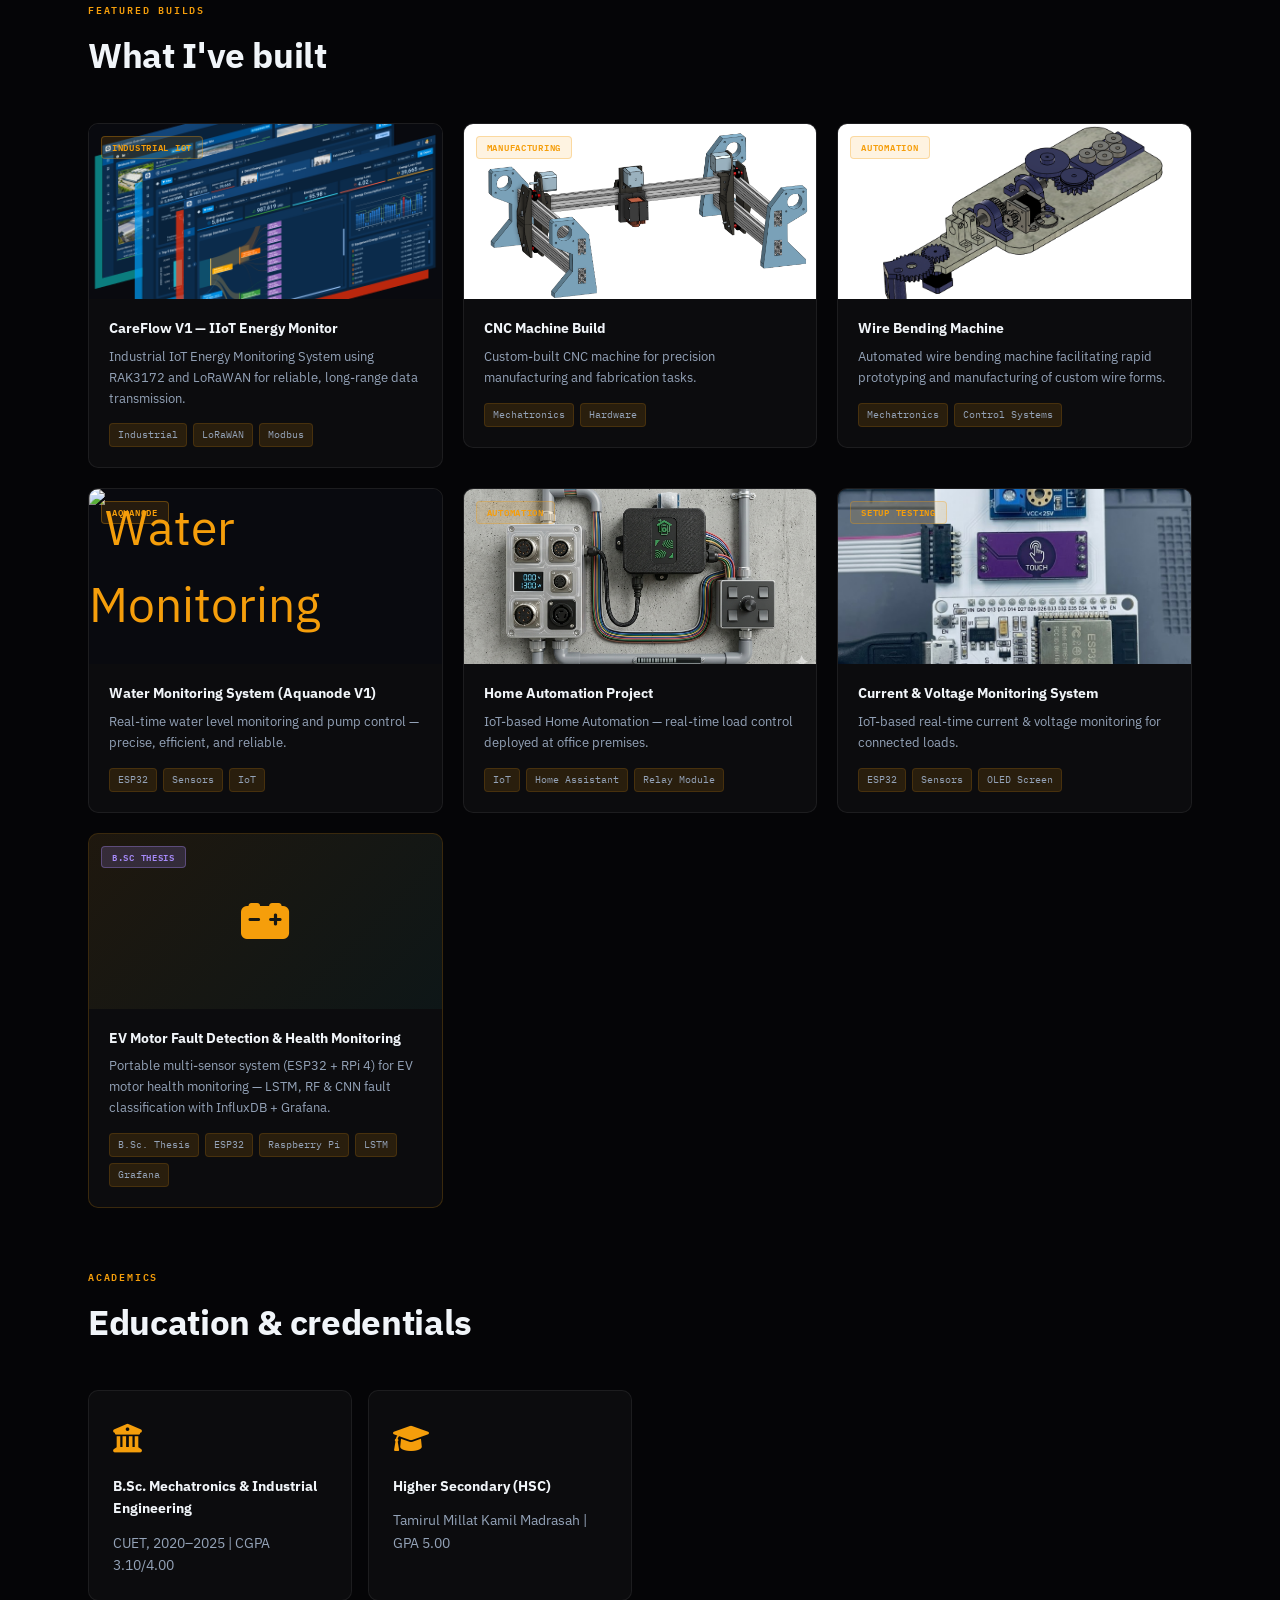
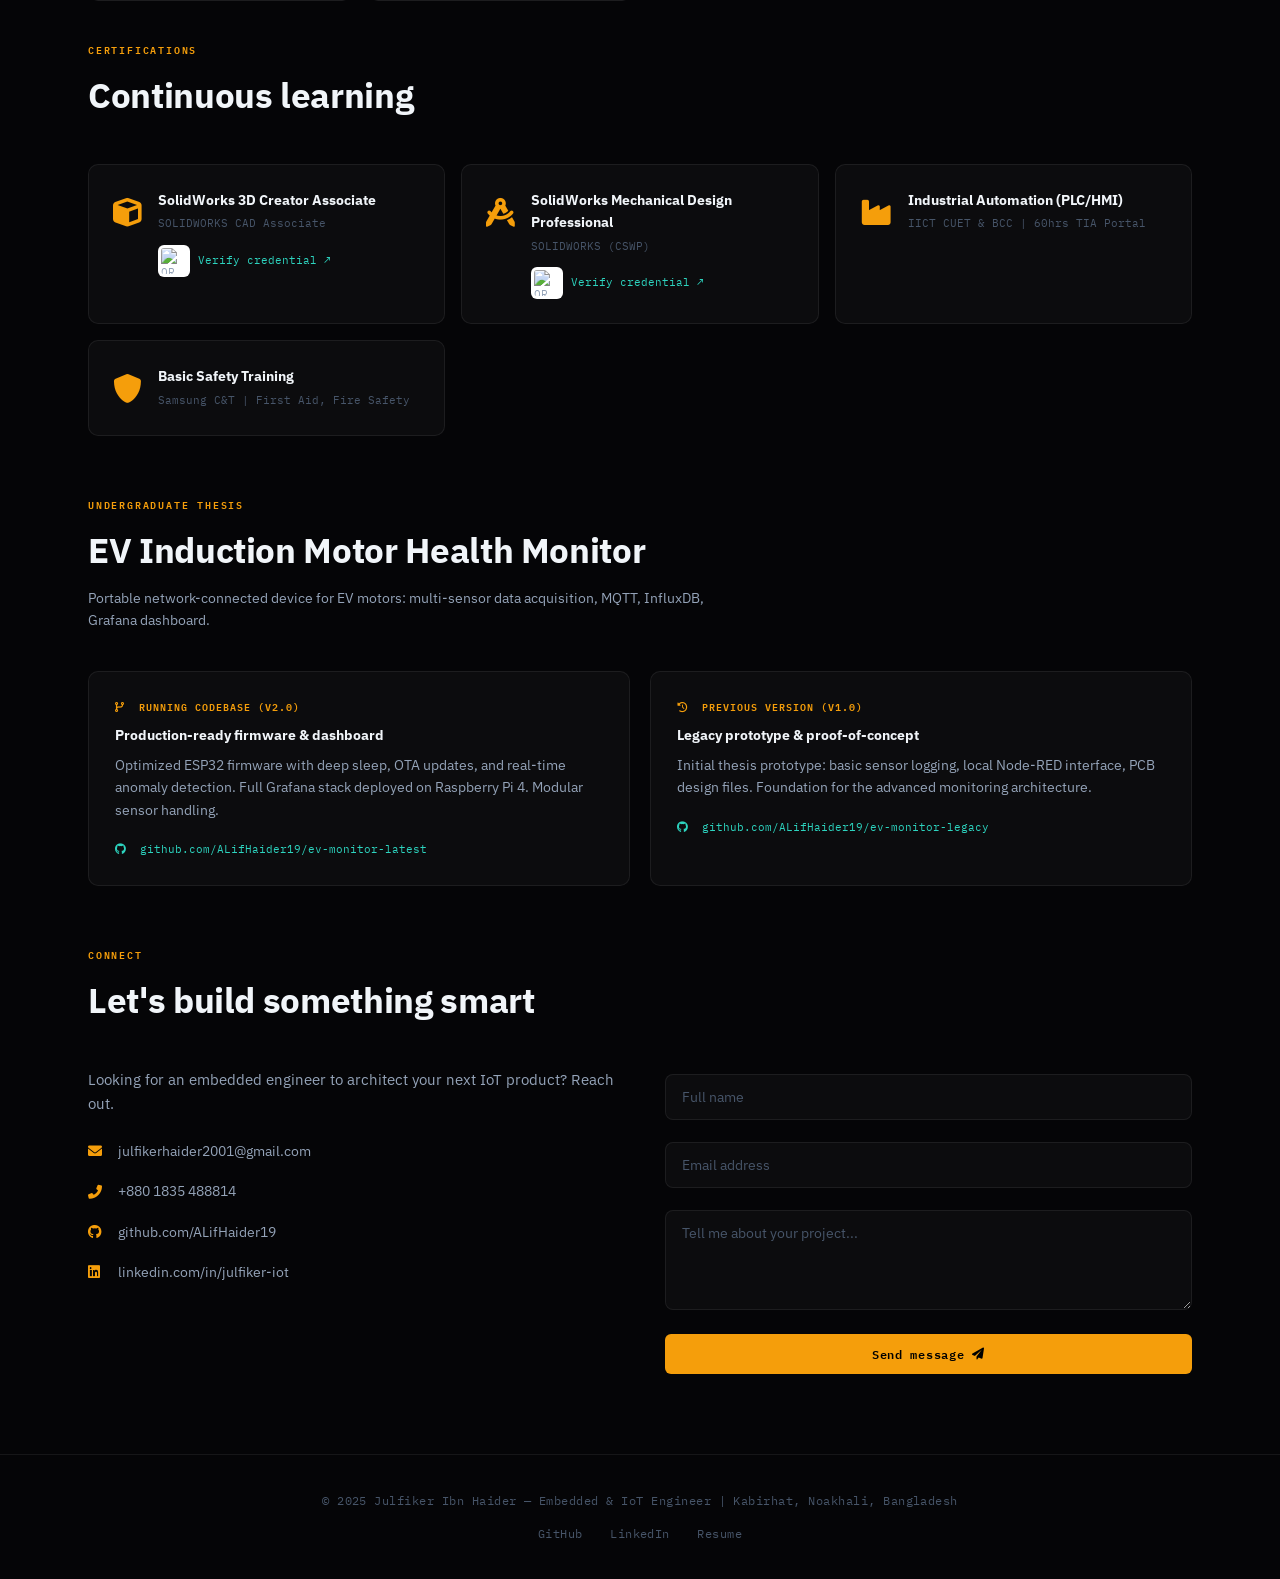
==== commit 622aad3c: "Removing Head dent" ====
--- a/index.html
+++ b/index.html
@@ -637,10 +637,6 @@
             <a href="#projects" class="btn-primary"><i class="fas fa-arrow-right"></i> Explore work</a>
             <a href="My_CV.pdf" class="btn-secondary" target="_blank"><i class="fas fa-file-pdf"></i> Resume</a>
             <a href="https://grabcad.com/alif.haider-1" class="btn-secondary" target="_blank"><i class="fas fa-cube"></i> Grabcad</a>
-<<<<<<< HEAD
-=======
-            <!-- <a href="#contact" class="btn-secondary">Let's talk</a> -->
->>>>>>> 9c8a1a3ad6522f1fc6913fb25079191127fd39d1
           </div>
         </div>
 
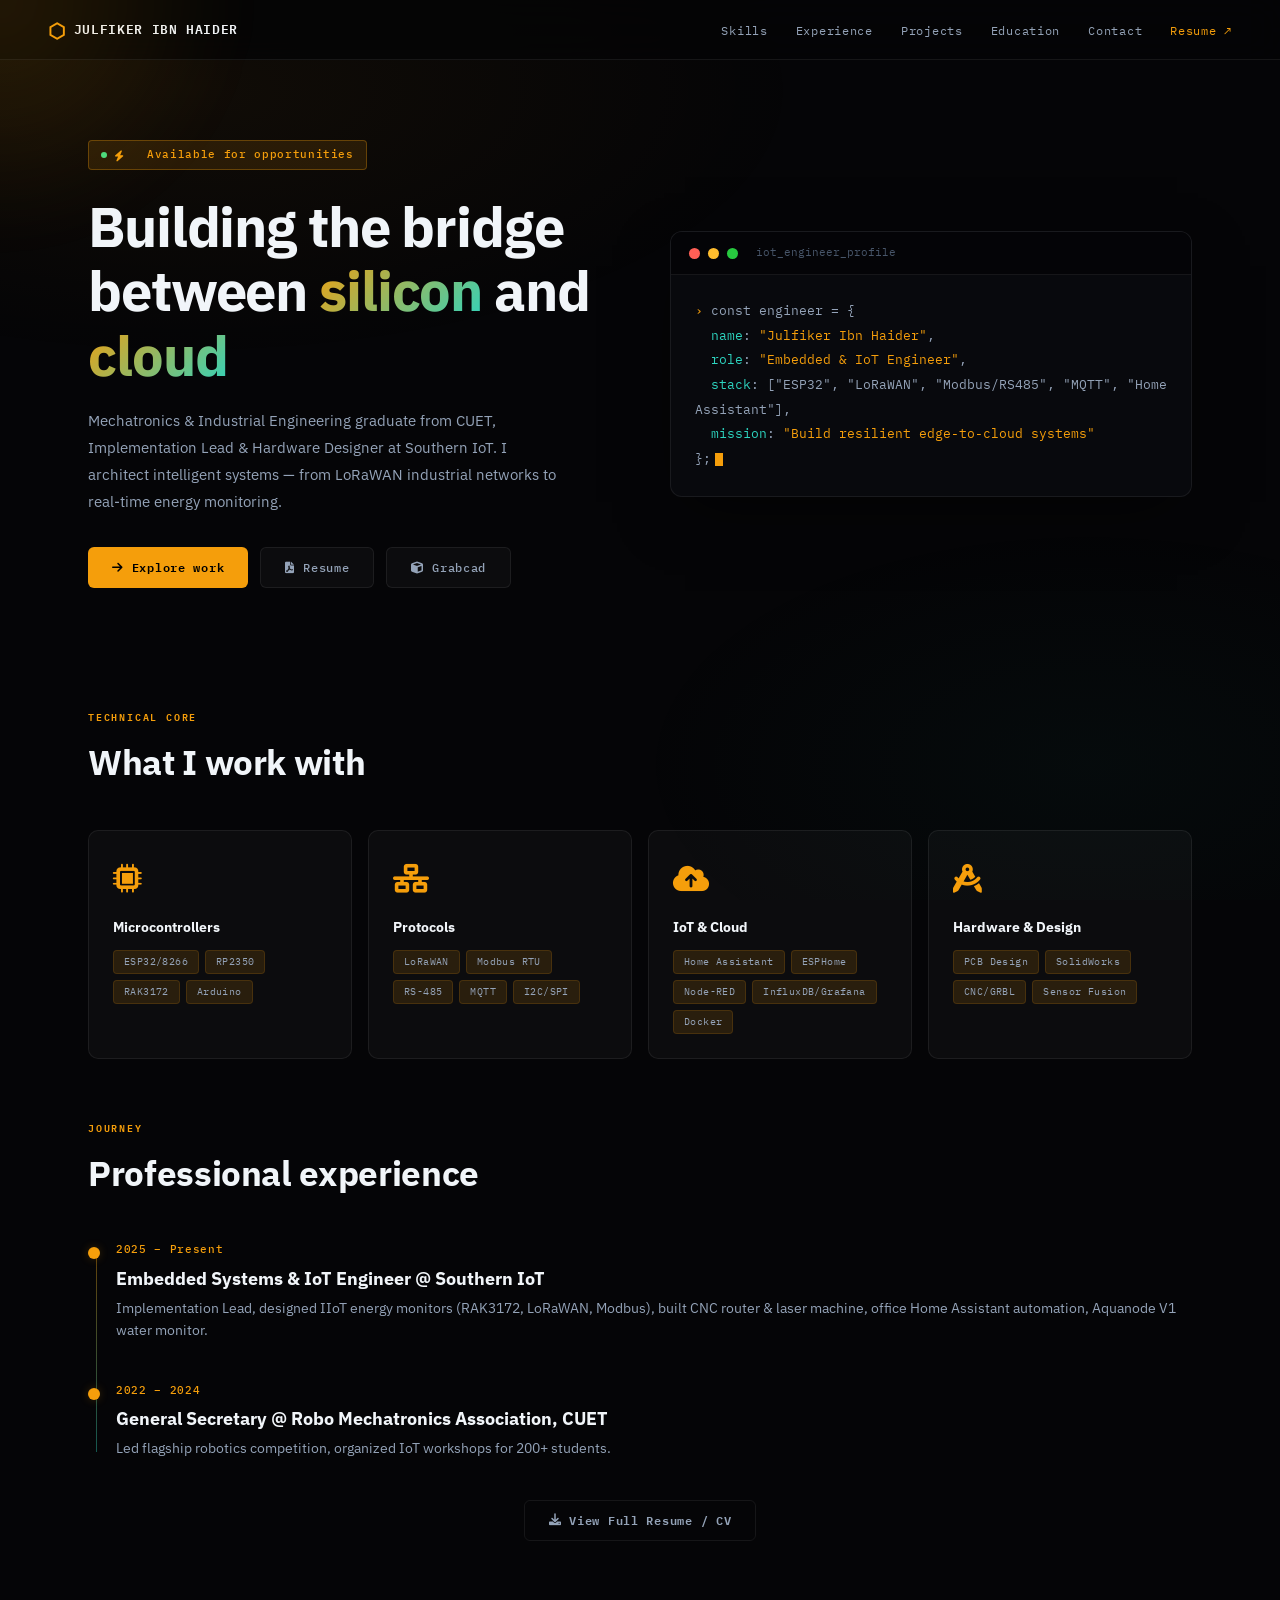
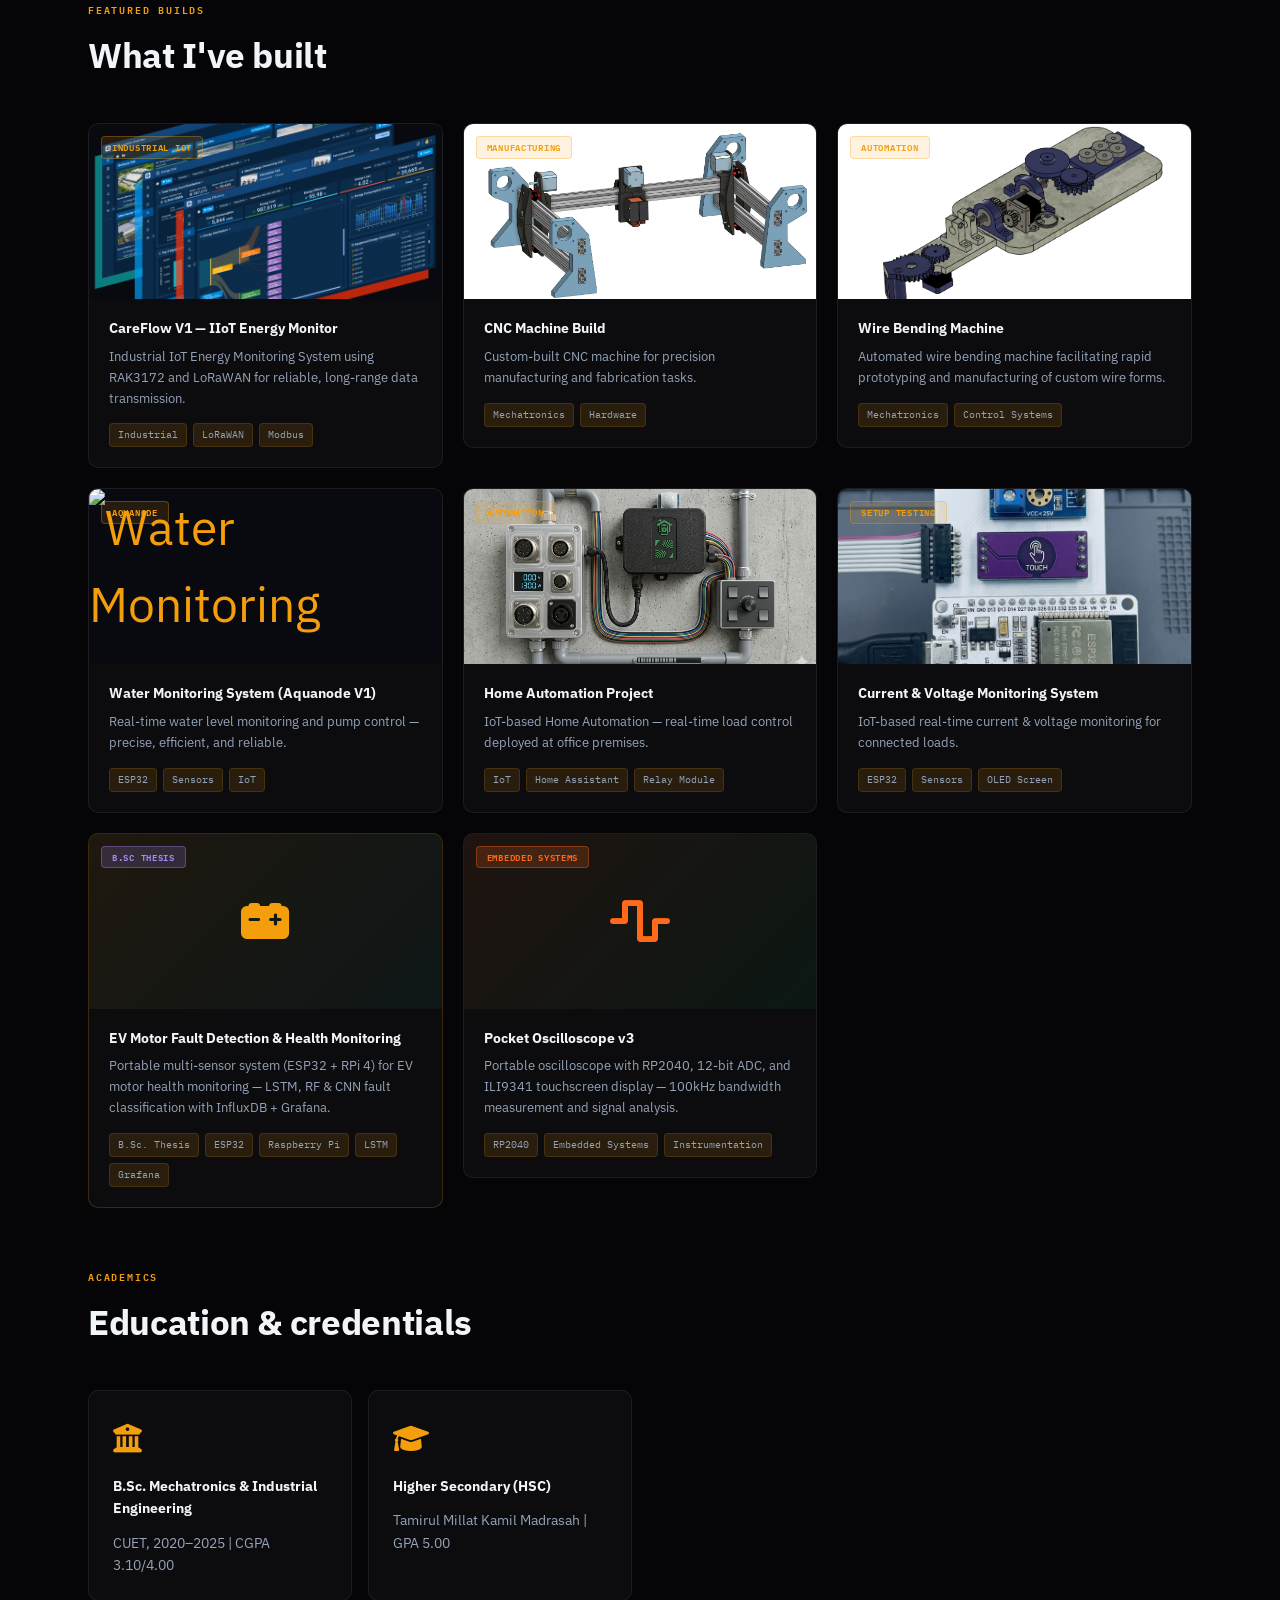
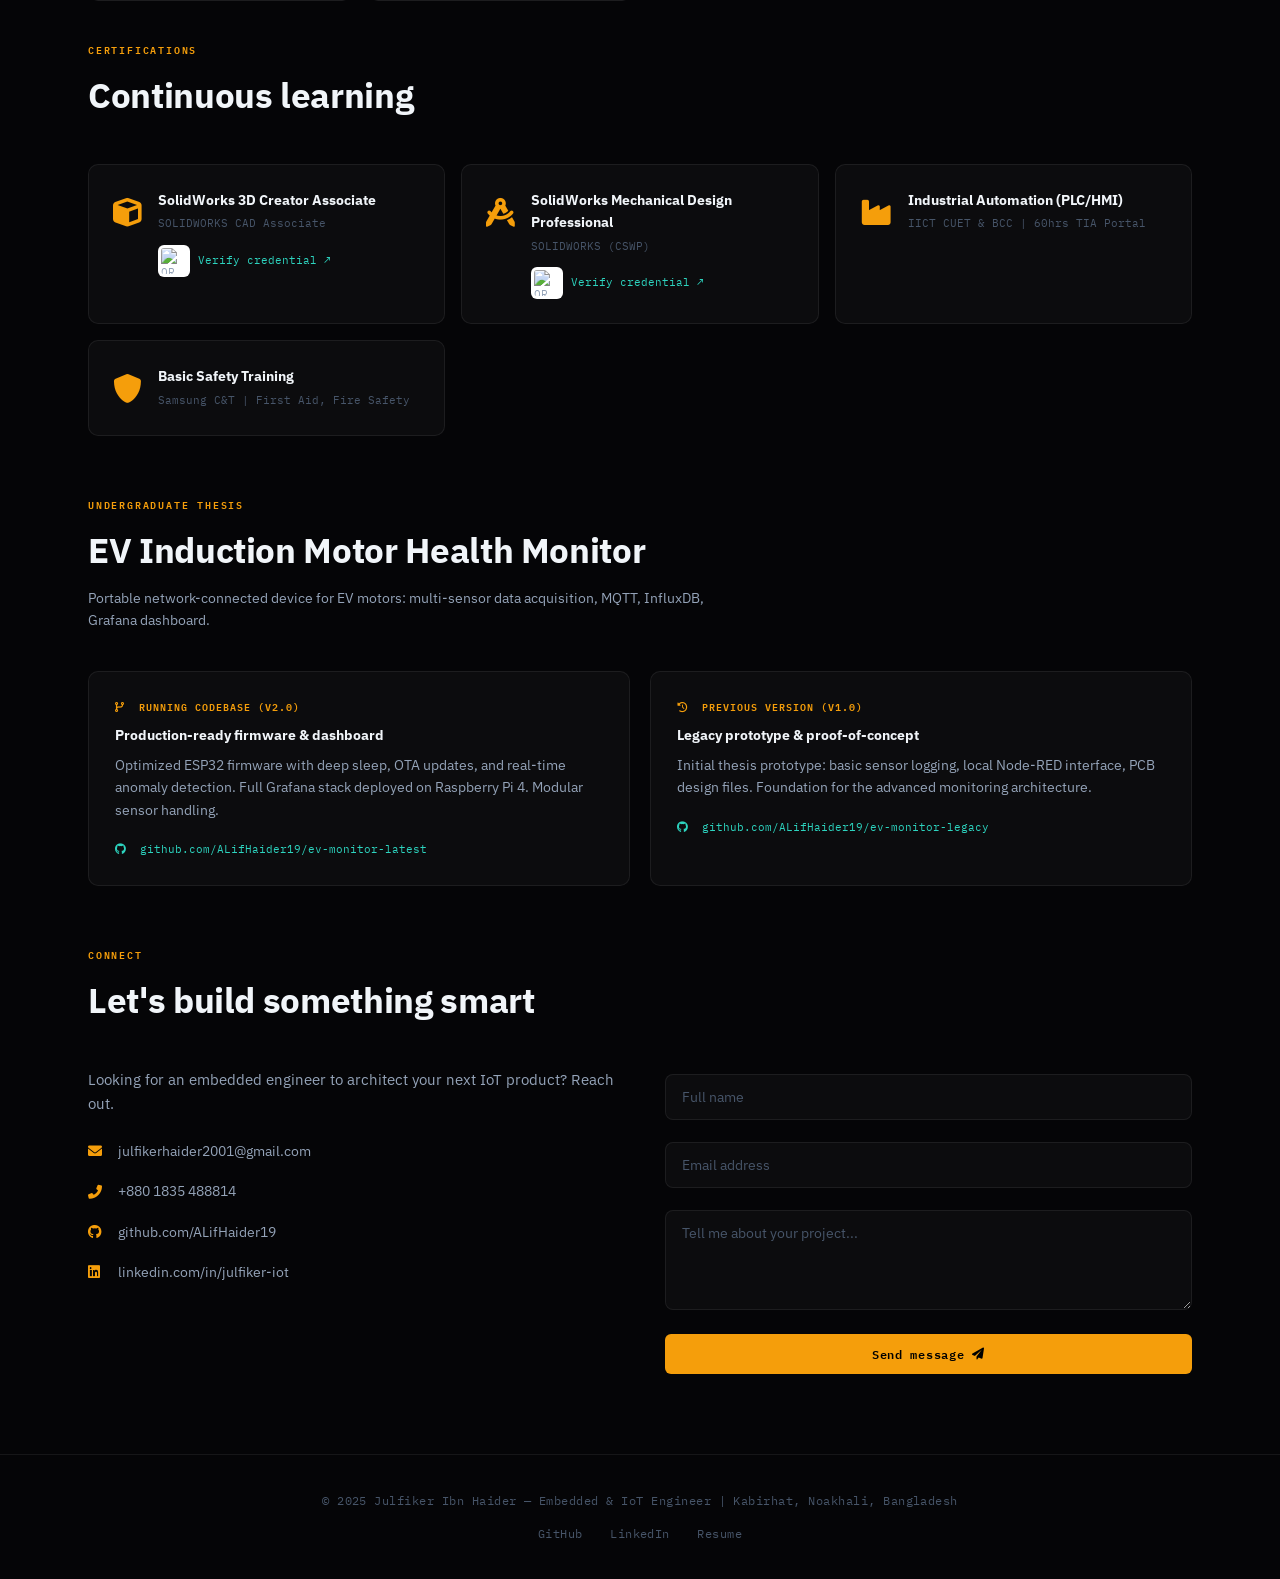
==== commit 77d4e5ab: "Adding the project of Oscilloscope" ====
--- a/index.html
+++ b/index.html
@@ -876,6 +876,24 @@
             </div>
           </a>
 
+          <a href="project-8.html" style="text-decoration:none; color:inherit;">
+            <div class="project-card" style="cursor:pointer;">
+              <div class="project-img" style="position:relative; background:linear-gradient(135deg,rgba(255,106,26,0.08) 0%,rgba(0,230,118,0.05) 100%);">
+                <span class="proj-badge" style="background:rgba(255,106,26,0.18);color:#ff6a1a;border-color:rgba(255,106,26,0.35);">EMBEDDED SYSTEMS</span>
+                <i class="fas fa-wave-square" style="font-size:3rem; color:#ff6a1a;"></i>
+              </div>
+              <div class="project-content">
+                <div class="project-title">Pocket Oscilloscope v3</div>
+                <div style="color:var(--text-dim);font-size:13px;margin-bottom:4px;">Portable oscilloscope with RP2040, 12-bit ADC, and ILI9341 touchscreen display — 100kHz bandwidth measurement and signal analysis.</div>
+                <div class="project-tags">
+                  <span class="project-tag">RP2040</span>
+                  <span class="project-tag">Embedded Systems</span>
+                  <span class="project-tag">Instrumentation</span>
+                </div>
+              </div>
+            </div>
+          </a>
+
         </div>
       </section>
 
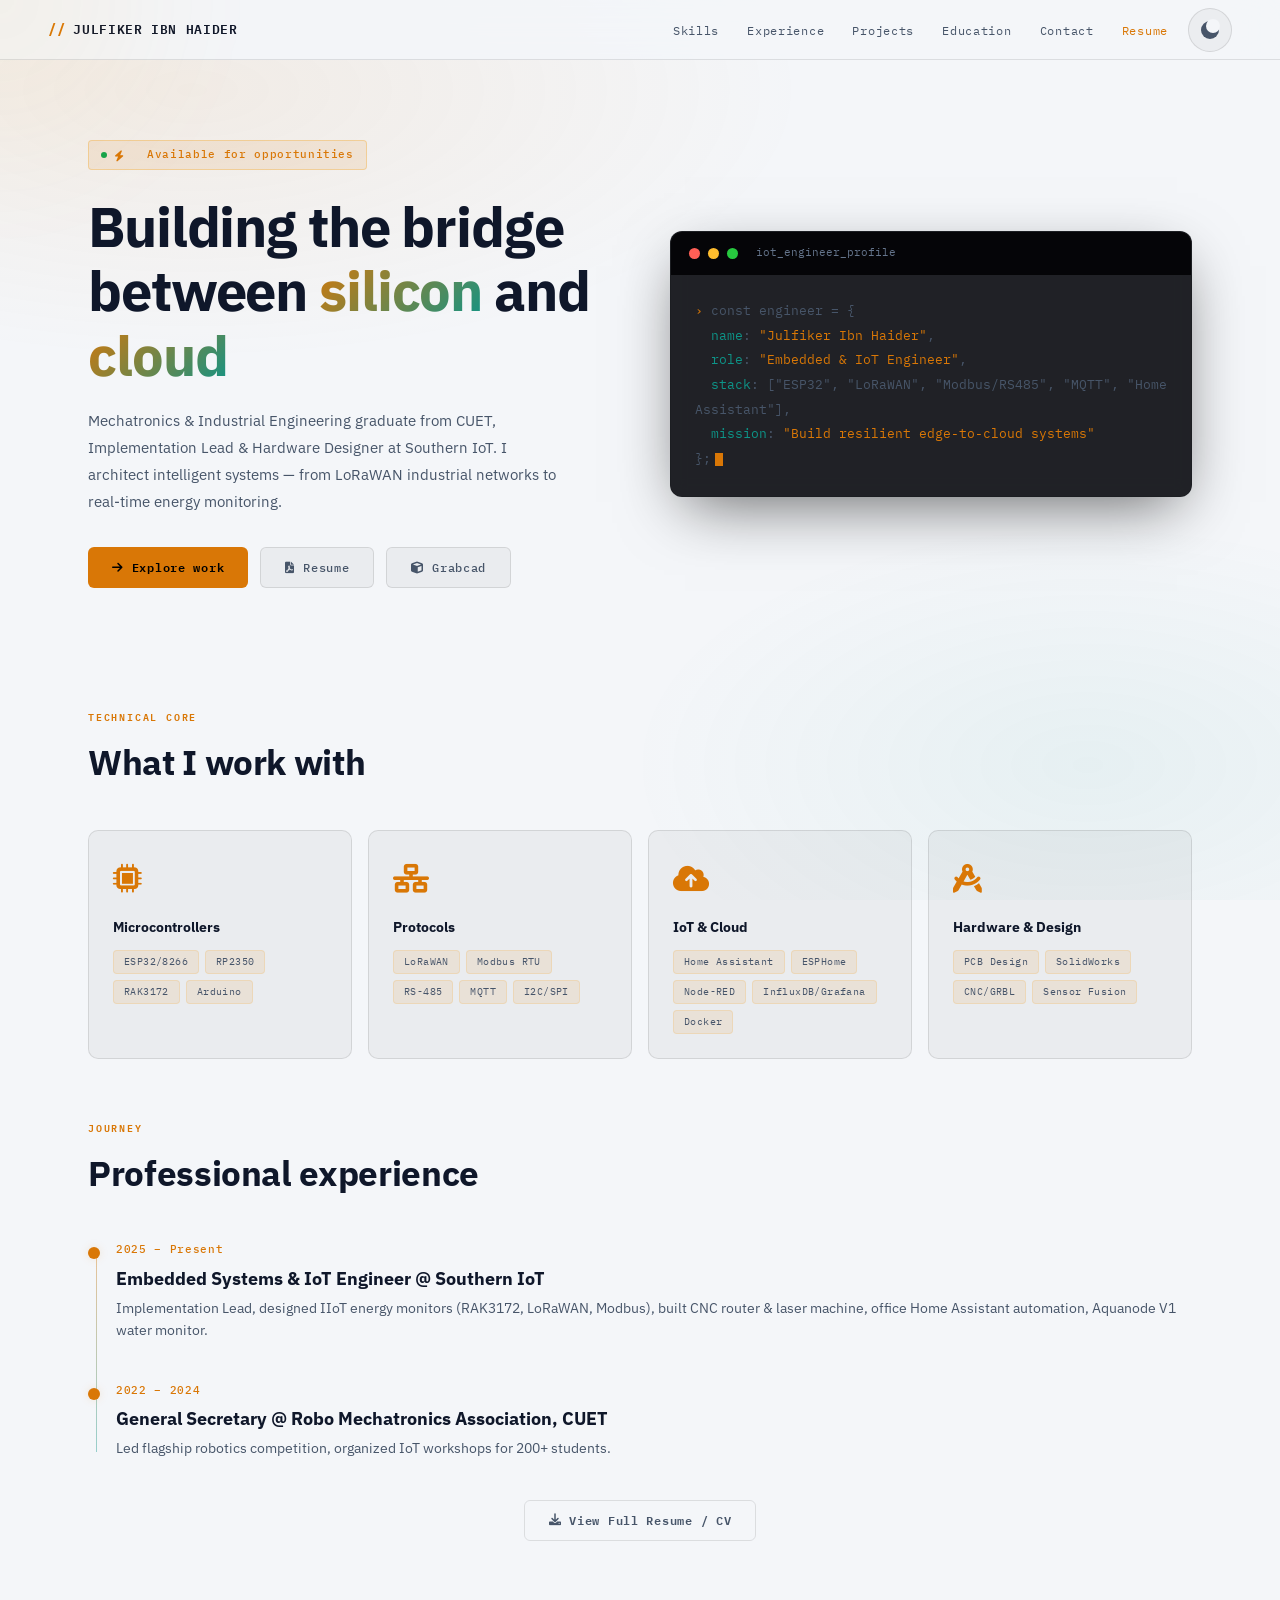
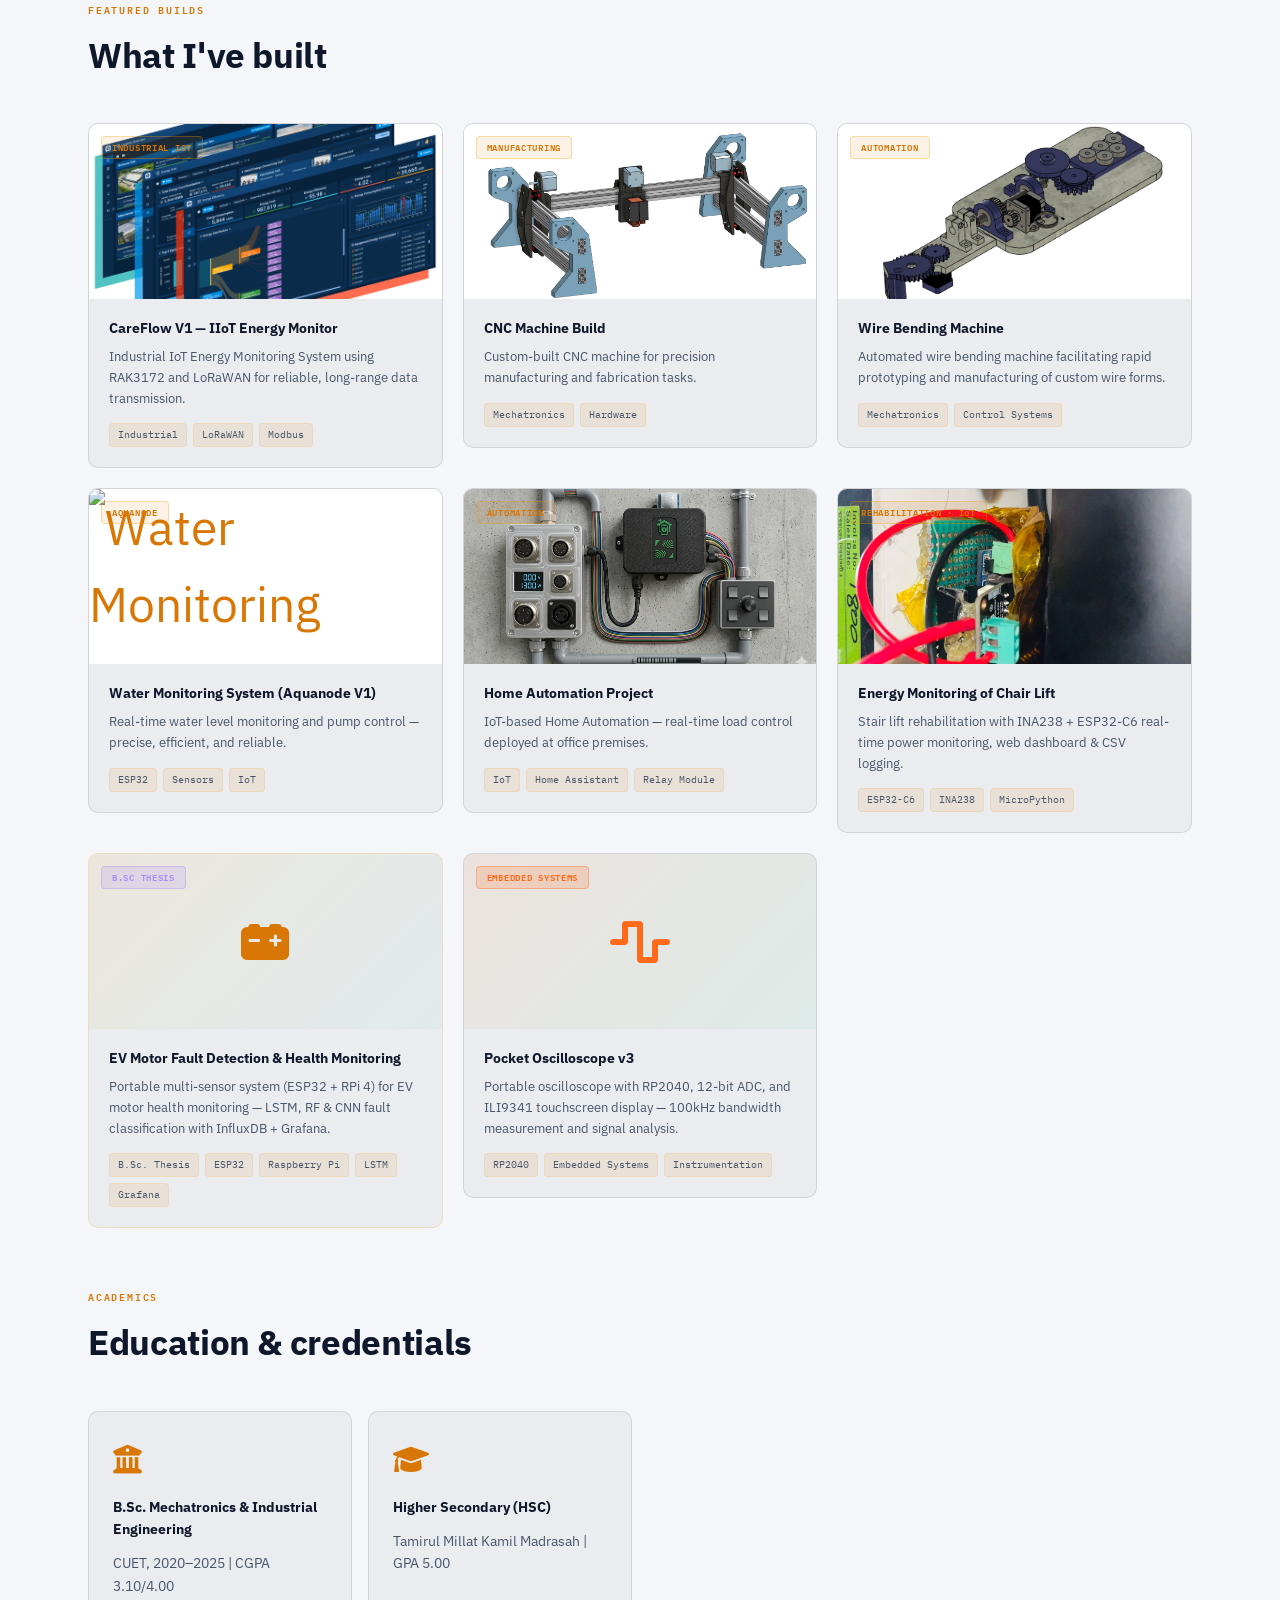
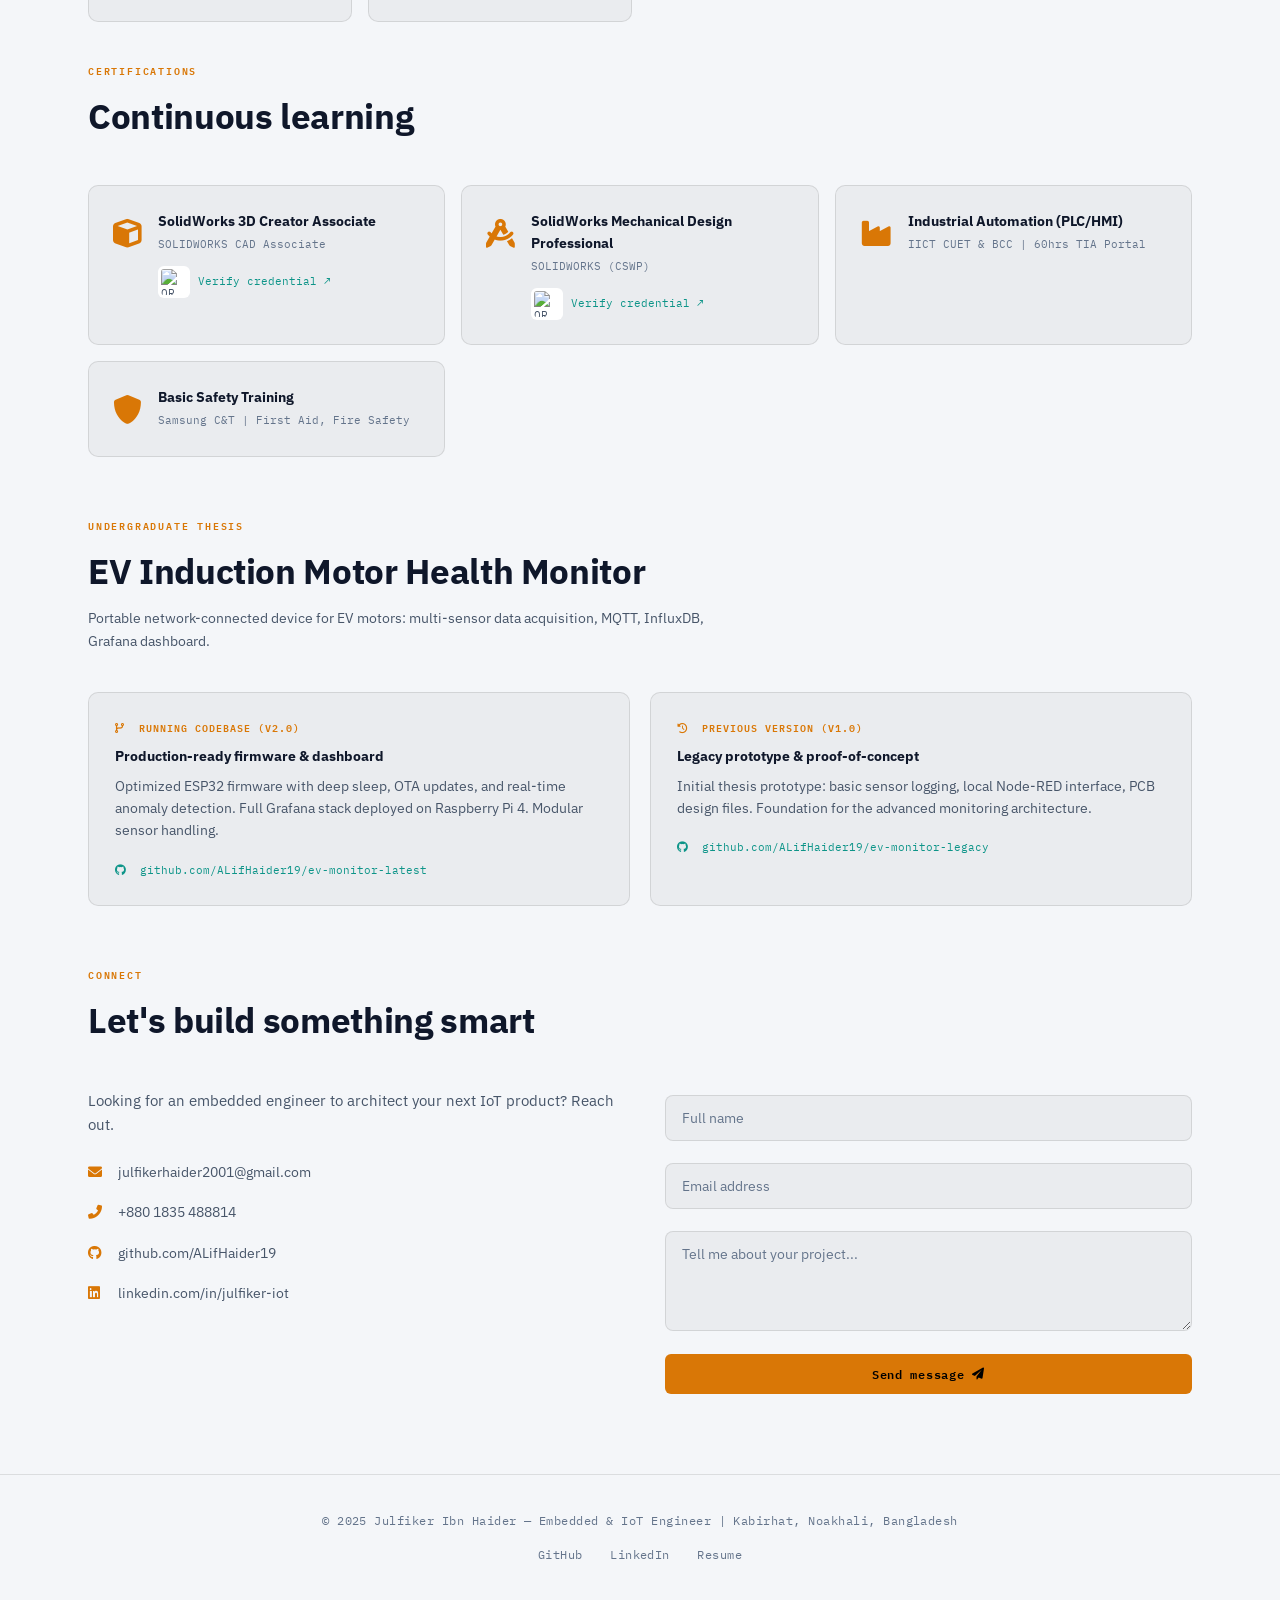
==== commit 5ffd841d: "Add Chair Lift energy monitoring project page and portfolio theme toggle. Integrate stair lift rehab" ====
--- a/index.html
+++ b/index.html
@@ -1,9 +1,16 @@
 <!DOCTYPE html>
-<html lang="en">
+<html lang="en" data-theme="dark">
 <head>
   <meta charset="UTF-8">
   <meta name="viewport" content="width=device-width, initial-scale=1.0, viewport-fit=cover">
   <title>Julfiker Ibn Haider | Embedded & IoT Engineer</title>
+  <script>
+    (function () {
+      var t = localStorage.getItem('theme');
+      if (t === 'light' || t === 'dark') document.documentElement.setAttribute('data-theme', t);
+      else if (window.matchMedia('(prefers-color-scheme: light)').matches) document.documentElement.setAttribute('data-theme', 'light');
+    })();
+  </script>
 
   <!-- IBM Plex Sans + IBM Plex Mono — same as project pages -->
   <link rel="preconnect" href="https://fonts.googleapis.com"/>
@@ -13,7 +20,7 @@
 
   <style>
     /* ── DESIGN TOKENS — identical to project-thesis-ev.html ── */
-    :root {
+    :root, [data-theme="dark"] {
       --bg-void:       #050507;
       --bg-base:       #090a0f;
       --bg-card:       rgba(255,255,255,0.032);
@@ -33,6 +40,30 @@
       --text-muted:    #475569;
       --mono:          'IBM Plex Mono', monospace;
       --sans:          'IBM Plex Sans', sans-serif;
+      --nav-bg:        rgba(5,5,7,0.85);
+      --glow-opacity:  0.8;
+    }
+
+    [data-theme="light"] {
+      --bg-void:       #f4f6f9;
+      --bg-base:       #ffffff;
+      --bg-card:       rgba(0,0,0,0.04);
+      --bg-hover:      rgba(0,0,0,0.06);
+      --border:        rgba(0,0,0,0.1);
+      --border-glow:   rgba(217,119,6,0.35);
+      --primary:       #d97706;
+      --primary-dim:   #b45309;
+      --primary-glow:  rgba(217,119,6,0.15);
+      --primary-bg:    rgba(217,119,6,0.1);
+      --teal:          #0d9488;
+      --teal-dim:      #0f766e;
+      --teal-bg:       rgba(13,148,136,0.1);
+      --green:         #16a34a;
+      --text-light:    #0f172a;
+      --text-dim:      #475569;
+      --text-muted:    #64748b;
+      --nav-bg:        rgba(244,246,249,0.92);
+      --glow-opacity:  0.35;
     }
 
     *, *::before, *::after { margin: 0; padding: 0; box-sizing: border-box; }
@@ -58,6 +89,11 @@
         radial-gradient(ellipse 60% 45% at 85% 85%, rgba(45,212,191,0.03) 0%, transparent 60%);
       pointer-events: none;
       z-index: 0;
+    }
+    [data-theme="light"] body::before {
+      background:
+        radial-gradient(ellipse 80% 50% at 15% 10%, rgba(217,119,6,0.08) 0%, transparent 60%),
+        radial-gradient(ellipse 60% 45% at 85% 85%, rgba(13,148,136,0.06) 0%, transparent 60%);
     }
 
     /* ── Mouse glow — amber ── */
@@ -72,7 +108,7 @@
       transform: translate(-50%, -50%);
       transition: transform 0.05s linear;
       filter: blur(40px);
-      opacity: 0.8;
+      opacity: var(--glow-opacity);
     }
 
     /* ── Layout ── */
@@ -91,12 +127,105 @@
       align-items: center;
       padding: 0 clamp(16px, 4vw, 48px);
       height: 60px;
-      background: rgba(5,5,7,0.85);
+      background: var(--nav-bg);
       backdrop-filter: blur(20px);
       border-bottom: 1px solid var(--border);
       position: sticky;
       top: 0;
       z-index: 100;
+    }
+
+    .nav-right {
+      display: flex;
+      align-items: center;
+      gap: 20px;
+    }
+
+    .theme-toggle {
+      position: relative;
+      width: 44px;
+      height: 44px;
+      border: 1px solid var(--border);
+      border-radius: 50%;
+      background: var(--bg-card);
+      cursor: pointer;
+      padding: 0;
+      flex-shrink: 0;
+      transition: border-color 0.25s, transform 0.2s, box-shadow 0.25s;
+    }
+    .theme-toggle:hover {
+      border-color: var(--primary);
+      transform: scale(1.05);
+      box-shadow: 0 0 16px var(--primary-glow);
+    }
+    .theme-toggle:focus-visible {
+      outline: 2px solid var(--primary);
+      outline-offset: 2px;
+    }
+    .theme-icon {
+      position: absolute;
+      inset: 0;
+      margin: auto;
+      width: 20px;
+      height: 20px;
+      transition: opacity 0.35s ease, transform 0.45s cubic-bezier(0.34, 1.4, 0.64, 1);
+    }
+    .theme-icon-sun {
+      opacity: 1;
+      transform: rotate(0deg) scale(1);
+    }
+    .theme-icon-moon {
+      opacity: 0;
+      transform: rotate(-90deg) scale(0.4);
+    }
+    [data-theme="light"] .theme-icon-sun {
+      opacity: 0;
+      transform: rotate(90deg) scale(0.4);
+    }
+    [data-theme="light"] .theme-icon-moon {
+      opacity: 1;
+      transform: rotate(0deg) scale(1);
+    }
+    .theme-icon-sun::before {
+      content: '';
+      position: absolute;
+      inset: 3px;
+      border-radius: 50%;
+      background: var(--primary);
+      box-shadow: 0 0 8px var(--primary-glow);
+    }
+    .theme-icon-sun::after {
+      content: '';
+      position: absolute;
+      inset: -4px;
+      border-radius: 50%;
+      background: conic-gradient(from 0deg, var(--primary) 0deg 20deg, transparent 20deg 50deg, var(--primary) 50deg 70deg, transparent 70deg 100deg, var(--primary) 100deg 120deg, transparent 120deg 150deg, var(--primary) 150deg 170deg, transparent 170deg 200deg, var(--primary) 200deg 220deg, transparent 220deg 250deg, var(--primary) 250deg 270deg, transparent 270deg 300deg, var(--primary) 300deg 320deg, transparent 320deg 360deg);
+      animation: sun-spin 12s linear infinite;
+      opacity: 0.85;
+    }
+    @keyframes sun-spin { to { transform: rotate(360deg); } }
+    .theme-icon-moon::before {
+      content: '';
+      position: absolute;
+      width: 18px;
+      height: 18px;
+      border-radius: 50%;
+      background: var(--text-dim);
+      top: 1px;
+      left: 1px;
+    }
+    .theme-icon-moon::after {
+      content: '';
+      position: absolute;
+      width: 14px;
+      height: 14px;
+      border-radius: 50%;
+      background: var(--bg-void);
+      top: -1px;
+      left: 6px;
+    }
+    [data-theme="light"] .theme-icon-moon::after {
+      background: var(--bg-void);
     }
 
     .logo {
@@ -109,7 +238,12 @@
       align-items: center;
       gap: 8px;
     }
-    .logo .hex { color: var(--primary); font-size: 20px; }
+    .logo .hex {
+      color: var(--primary);
+      font-family: var(--mono);
+      font-size: 14px;
+      font-weight: 700;
+    }
 
     .nav-links {
       display: flex;
@@ -583,6 +717,7 @@
     @media (max-width: 900px) {
       .hero { grid-template-columns: 1fr; gap: 40px; }
       .nav-links { display: none; }
+      .nav-right { gap: 0; }
       .contact-grid { grid-template-columns: 1fr; }
       .thesis-grid { grid-template-columns: 1fr; }
     }
@@ -608,16 +743,22 @@
   <!-- ═══ NAV ═══ -->
   <nav>
     <div class="logo">
-      <span class="hex">⬡</span>JULFIKER IBN HAIDER
+      <span class="hex">//</span> JULFIKER IBN HAIDER
     </div>
-    <ul class="nav-links">
-      <li><a href="#skills">Skills</a></li>
-      <li><a href="#experience">Experience</a></li>
-      <li><a href="#projects">Projects</a></li>
-      <li><a href="#education">Education</a></li>
-      <li><a href="#contact">Contact</a></li>
-      <li><a href="My_CV.pdf" target="_blank" style="color:var(--primary);">Resume ↗</a></li>
-    </ul>
+    <div class="nav-right">
+      <ul class="nav-links">
+        <li><a href="#skills">Skills</a></li>
+        <li><a href="#experience">Experience</a></li>
+        <li><a href="#projects">Projects</a></li>
+        <li><a href="#education">Education</a></li>
+        <li><a href="#contact">Contact</a></li>
+        <li><a href="My_CV.pdf" target="_blank" style="color:var(--primary);">Resume</a></li>
+      </ul>
+      <button type="button" class="theme-toggle" id="theme-toggle" aria-label="Switch to light mode" aria-pressed="false" title="Toggle light/dark mode">
+        <span class="theme-icon theme-icon-sun" aria-hidden="true"></span>
+        <span class="theme-icon theme-icon-moon" aria-hidden="true"></span>
+      </button>
+    </div>
   </nav>
 
   <main>
@@ -841,16 +982,16 @@
           <a href="project-6.html" style="text-decoration:none; color:inherit;">
             <div class="project-card" style="cursor:pointer;">
               <div class="project-img" style="position:relative;">
-                <span class="proj-badge">SETUP TESTING</span>
-                <img src="Current and Voltage testing unit.jpg" alt="Current and Voltage Monitoring" style="width:100%;height:100%;object-fit:cover;">
+                <span class="proj-badge">REHABILITATION · IoT</span>
+                <img src="chair-lift/images/energy-monitoring/Energy_monitoring.jpeg" alt="Energy Monitoring of Chair Lift" style="width:100%;height:100%;object-fit:cover;">
               </div>
               <div class="project-content">
-                <div class="project-title">Current & Voltage Monitoring System</div>
-                <div style="color:var(--text-dim);font-size:13px;margin-bottom:4px;">IoT-based real-time current & voltage monitoring for connected loads.</div>
+                <div class="project-title">Energy Monitoring of Chair Lift</div>
+                <div style="color:var(--text-dim);font-size:13px;margin-bottom:4px;">Stair lift rehabilitation with INA238 + ESP32-C6 real-time power monitoring, web dashboard &amp; CSV logging.</div>
                 <div class="project-tags">
-                  <span class="project-tag">ESP32</span>
-                  <span class="project-tag">Sensors</span>
-                  <span class="project-tag">OLED Screen</span>
+                  <span class="project-tag">ESP32-C6</span>
+                  <span class="project-tag">INA238</span>
+                  <span class="project-tag">MicroPython</span>
                 </div>
               </div>
             </div>
@@ -1079,6 +1220,33 @@
 
     document.querySelectorAll('.skill-card, .project-card, .timeline-item, .cert-card, .thesis-card')
       .forEach(el => observer.observe(el));
+
+  </script>
+  <script>
+    (function () {
+      var root = document.documentElement;
+      var btn = document.getElementById('theme-toggle');
+      if (!btn) return;
+
+      function getTheme() {
+        return root.getAttribute('data-theme') === 'light' ? 'light' : 'dark';
+      }
+
+      function applyTheme(theme) {
+        root.setAttribute('data-theme', theme);
+        localStorage.setItem('theme', theme);
+        var isLight = theme === 'light';
+        btn.setAttribute('aria-pressed', isLight ? 'true' : 'false');
+        btn.setAttribute('aria-label', isLight ? 'Switch to dark mode' : 'Switch to light mode');
+        btn.title = isLight ? 'Switch to dark mode' : 'Switch to light mode';
+      }
+
+      applyTheme(root.getAttribute('data-theme') || 'dark');
+
+      btn.addEventListener('click', function () {
+        applyTheme(getTheme() === 'light' ? 'dark' : 'light');
+      });
+    })();
   </script>
 
 </body>
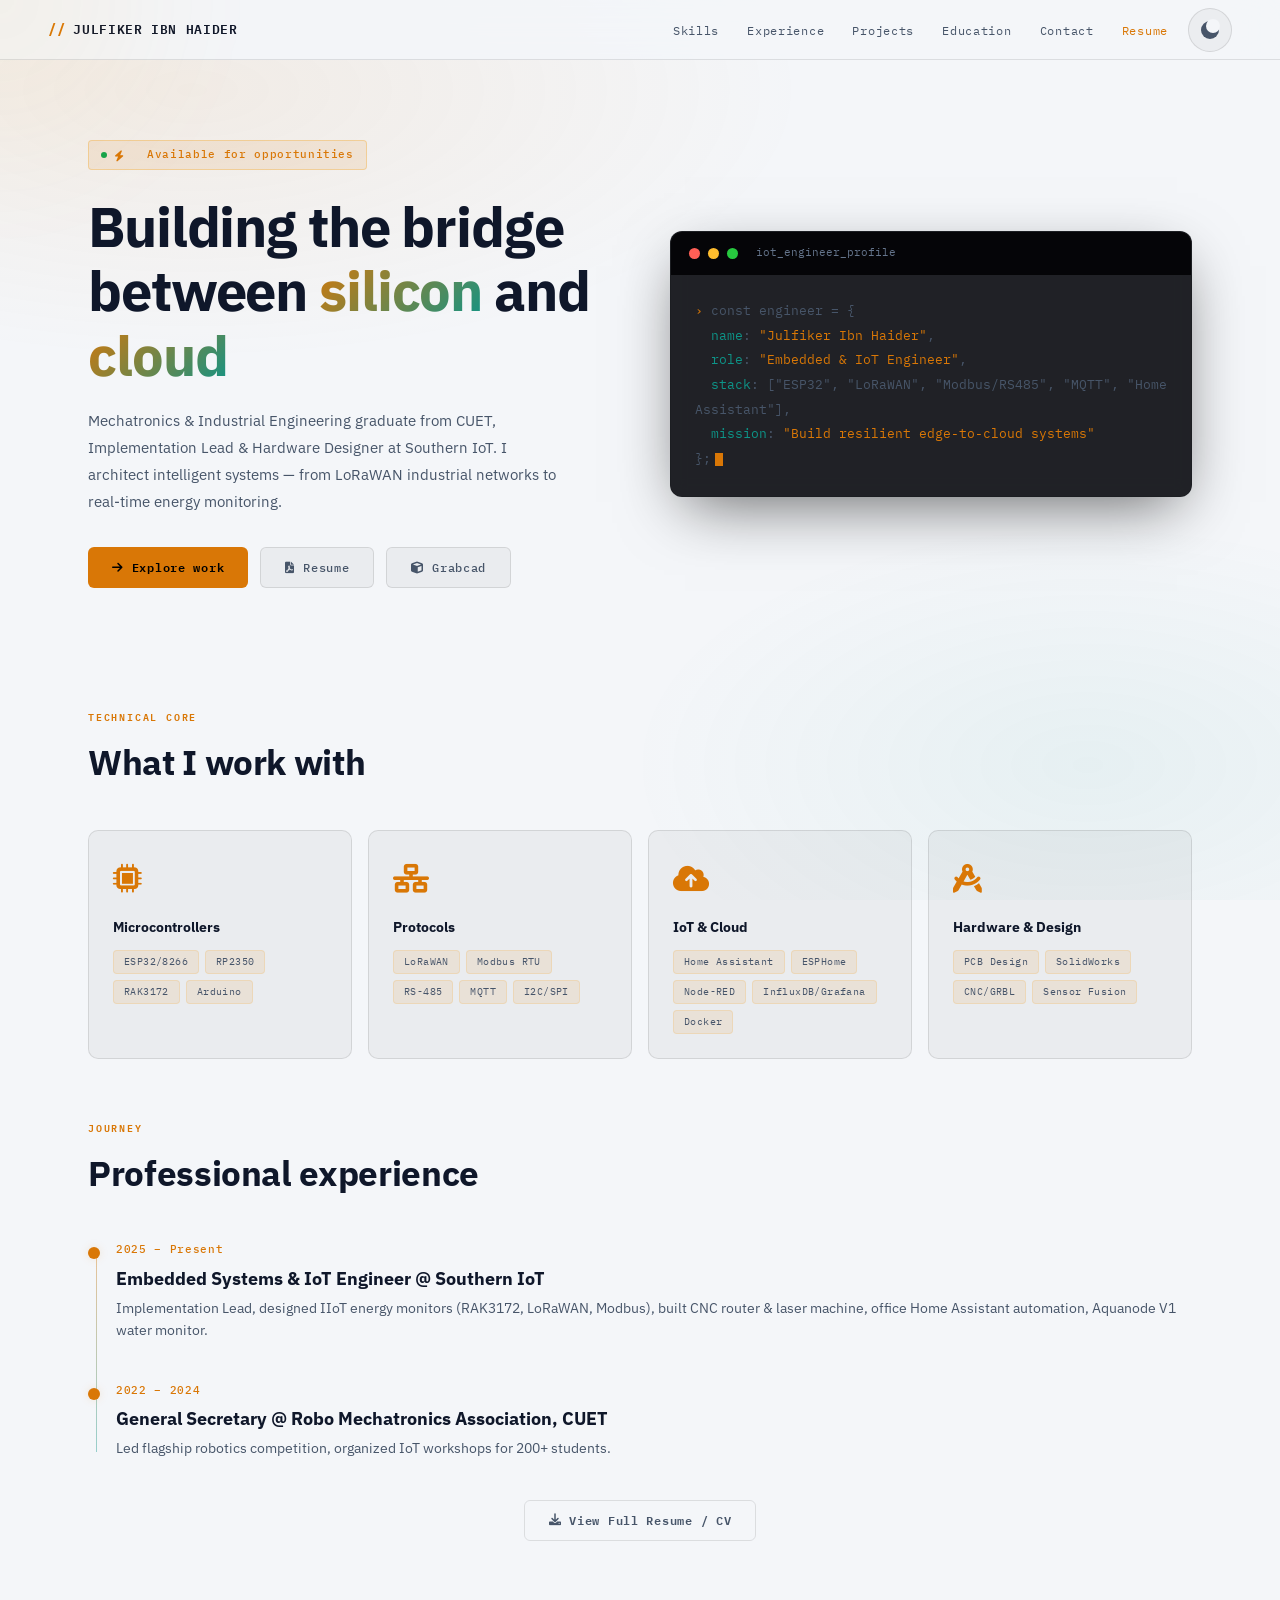
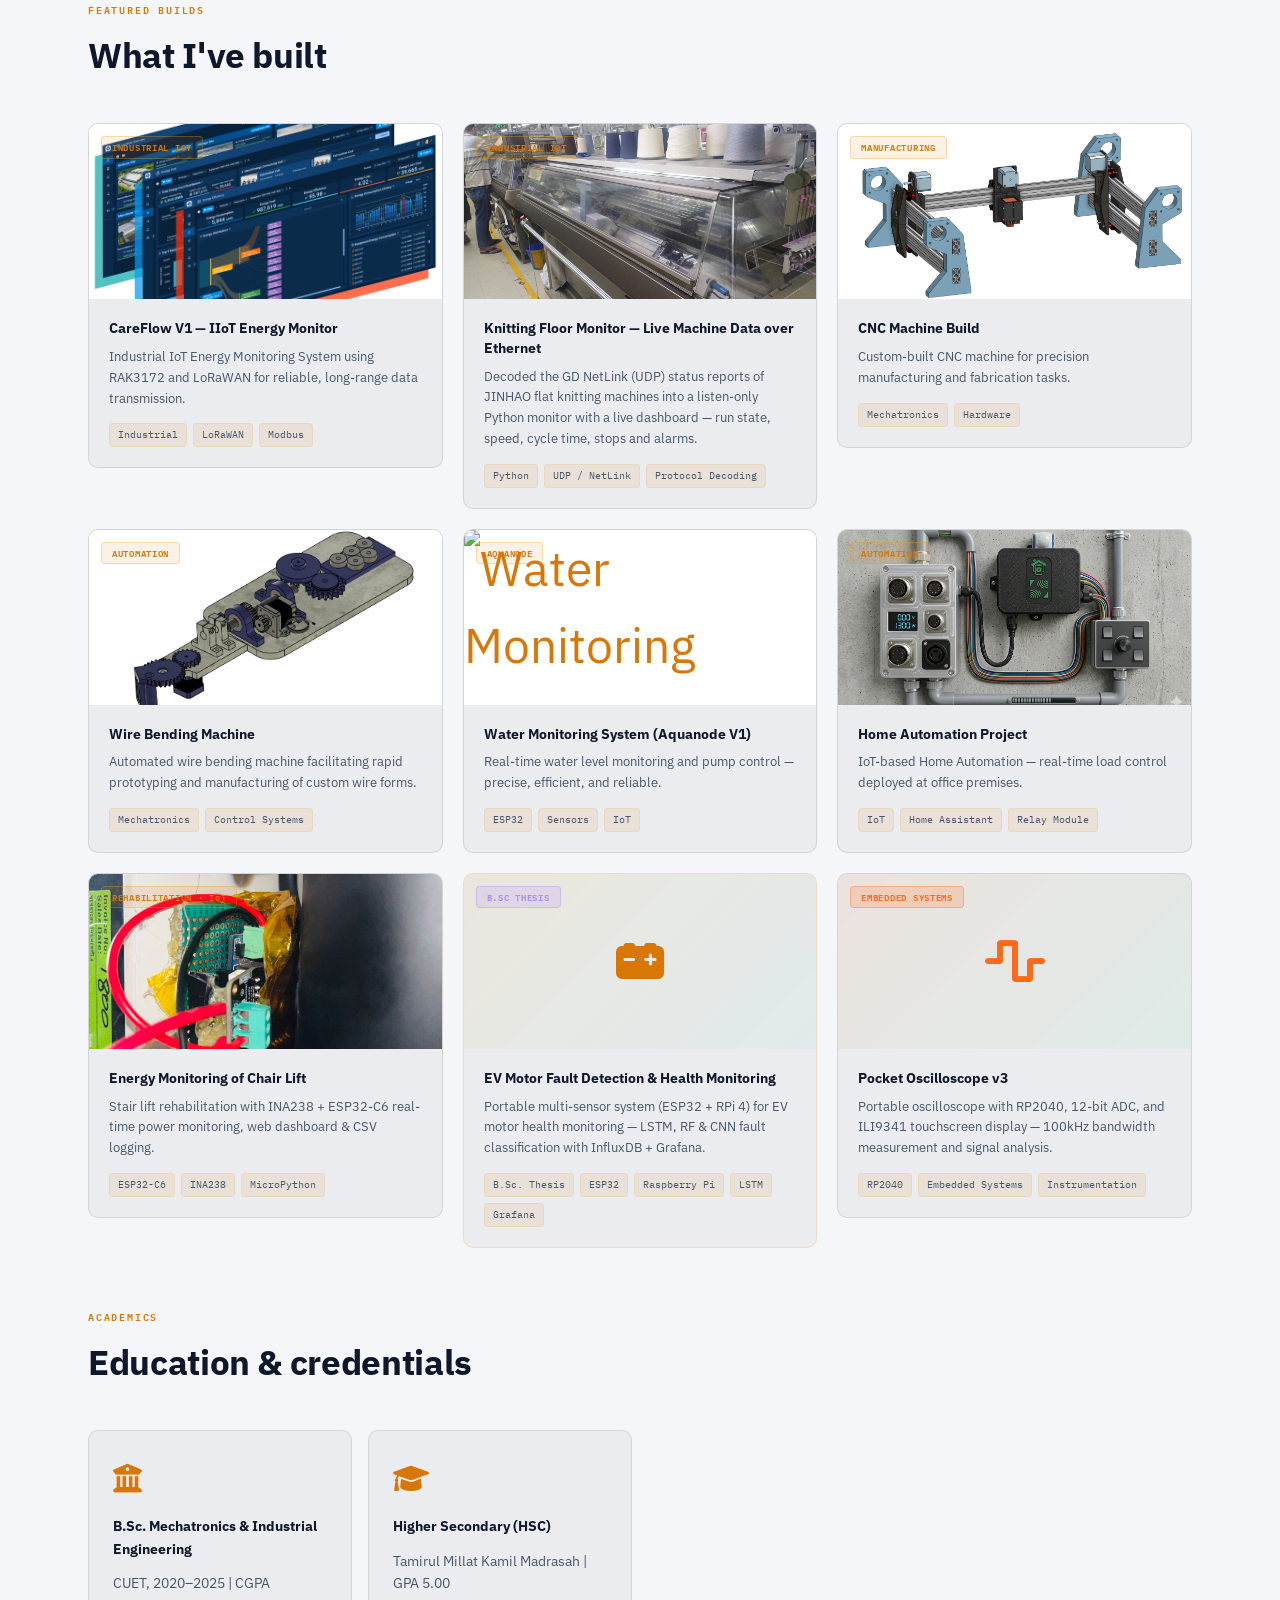
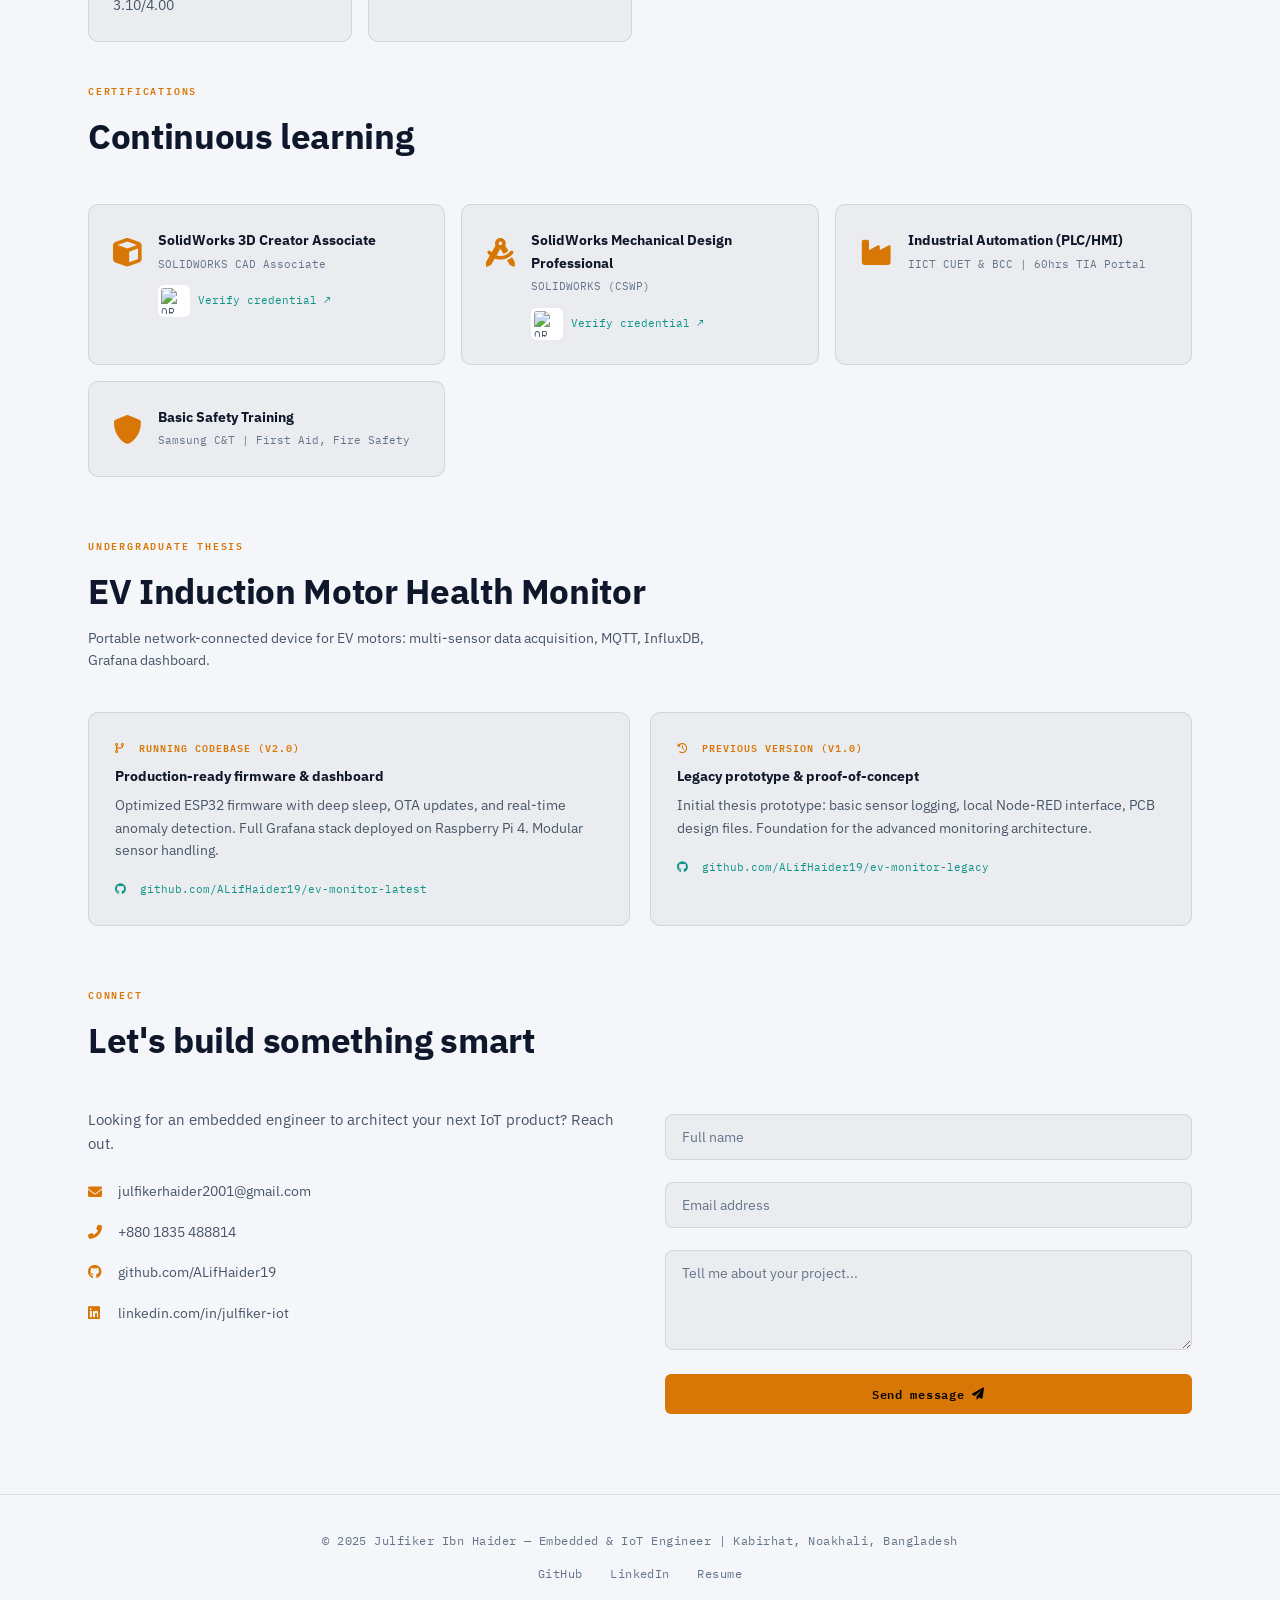
==== commit 5b56e0a6: "Add Knitting Floor Monitor project page and update CV - New project-9.html: GD NetLink protocol deco" ====
--- a/index.html
+++ b/index.html
@@ -909,6 +909,24 @@
             </div>
           </a>
 
+          <a href="project-9.html" style="text-decoration:none; color:inherit;">
+            <div class="project-card" style="cursor:pointer;">
+              <div class="project-img" style="position:relative;">
+                <span class="proj-badge">INDUSTRIAL IOT</span>
+                <img src="knitting-monitor/machine.jpg" alt="Knitting Floor Monitor" style="width:100%;height:100%;object-fit:cover;">
+              </div>
+              <div class="project-content">
+                <div class="project-title">Knitting Floor Monitor — Live Machine Data over Ethernet</div>
+                <div style="color:var(--text-dim);font-size:13px;margin-bottom:4px;">Decoded the GD NetLink (UDP) status reports of JINHAO flat knitting machines into a listen-only Python monitor with a live dashboard — run state, speed, cycle time, stops and alarms.</div>
+                <div class="project-tags">
+                  <span class="project-tag">Python</span>
+                  <span class="project-tag">UDP / NetLink</span>
+                  <span class="project-tag">Protocol Decoding</span>
+                </div>
+              </div>
+            </div>
+          </a>
+
           <a href="project-2.html" style="text-decoration:none; color:inherit;">
             <div class="project-card" style="cursor:pointer;">
               <div class="project-img" style="position:relative;">
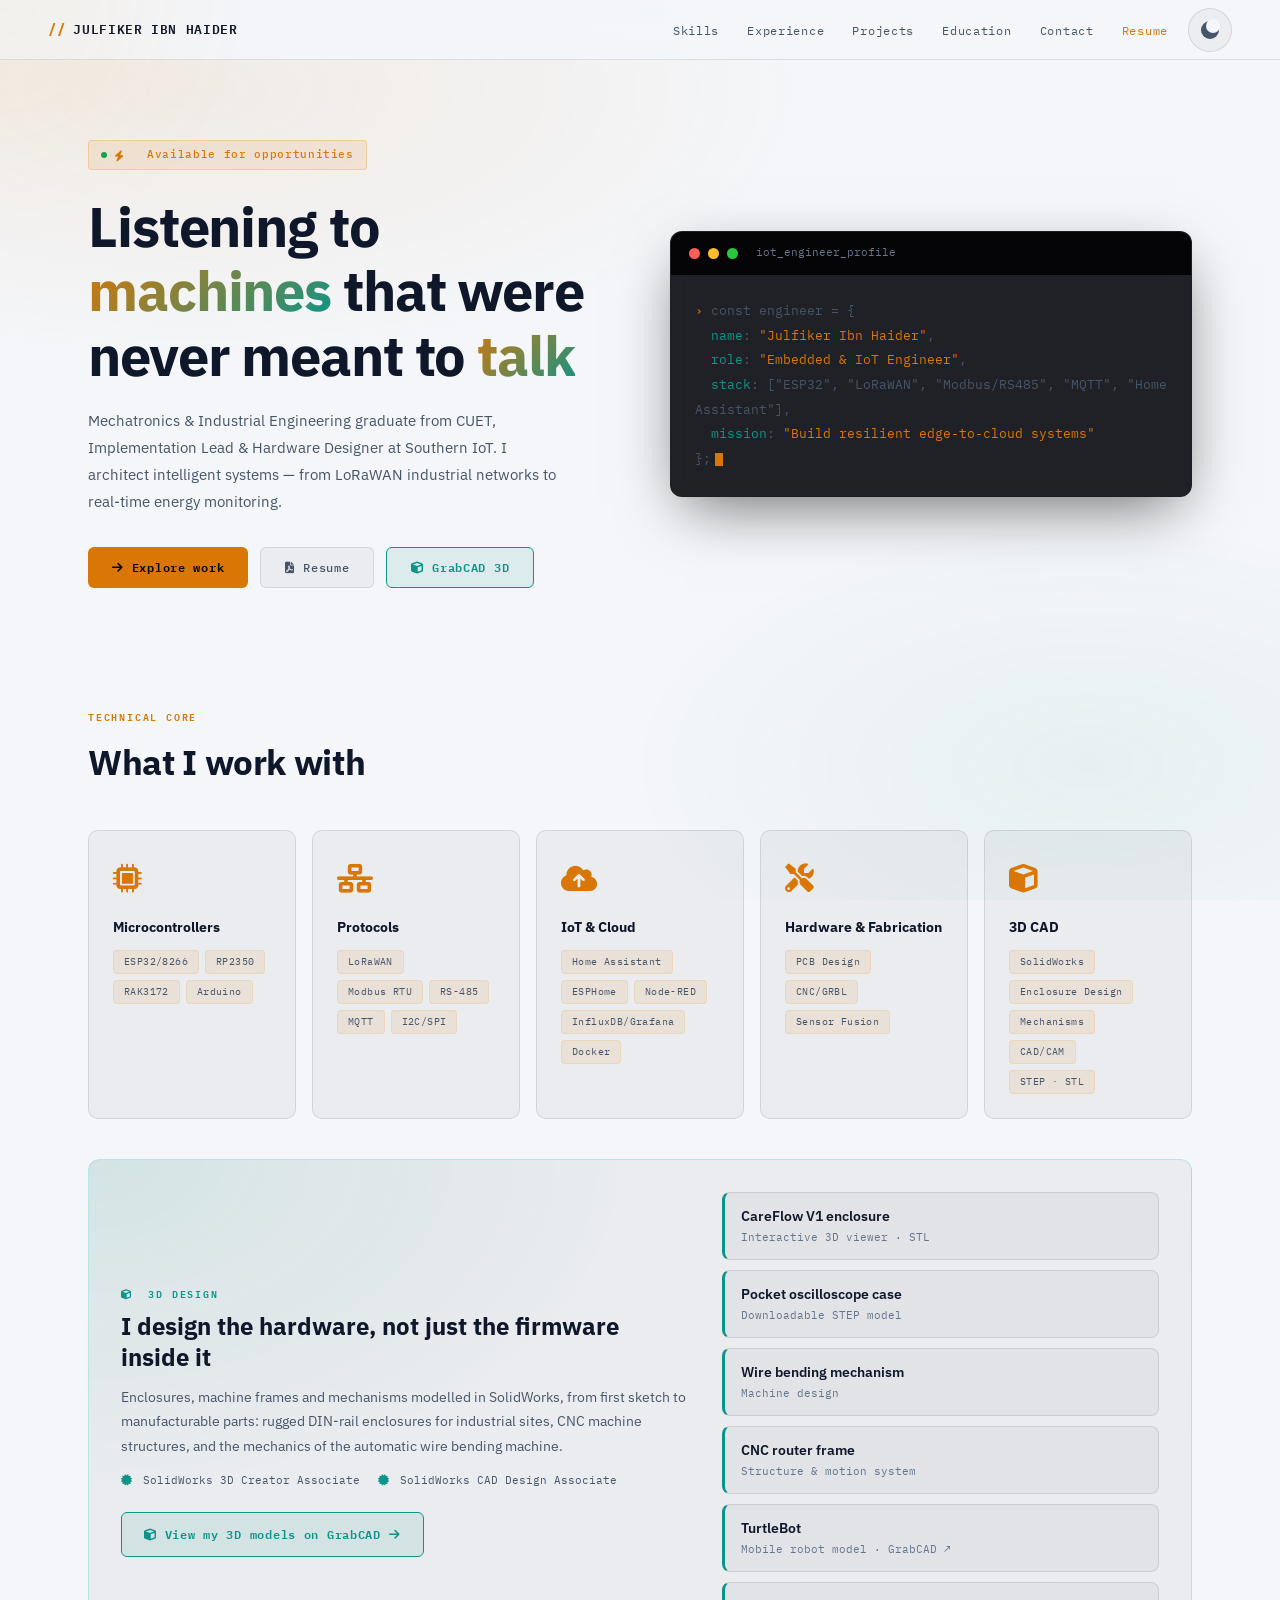
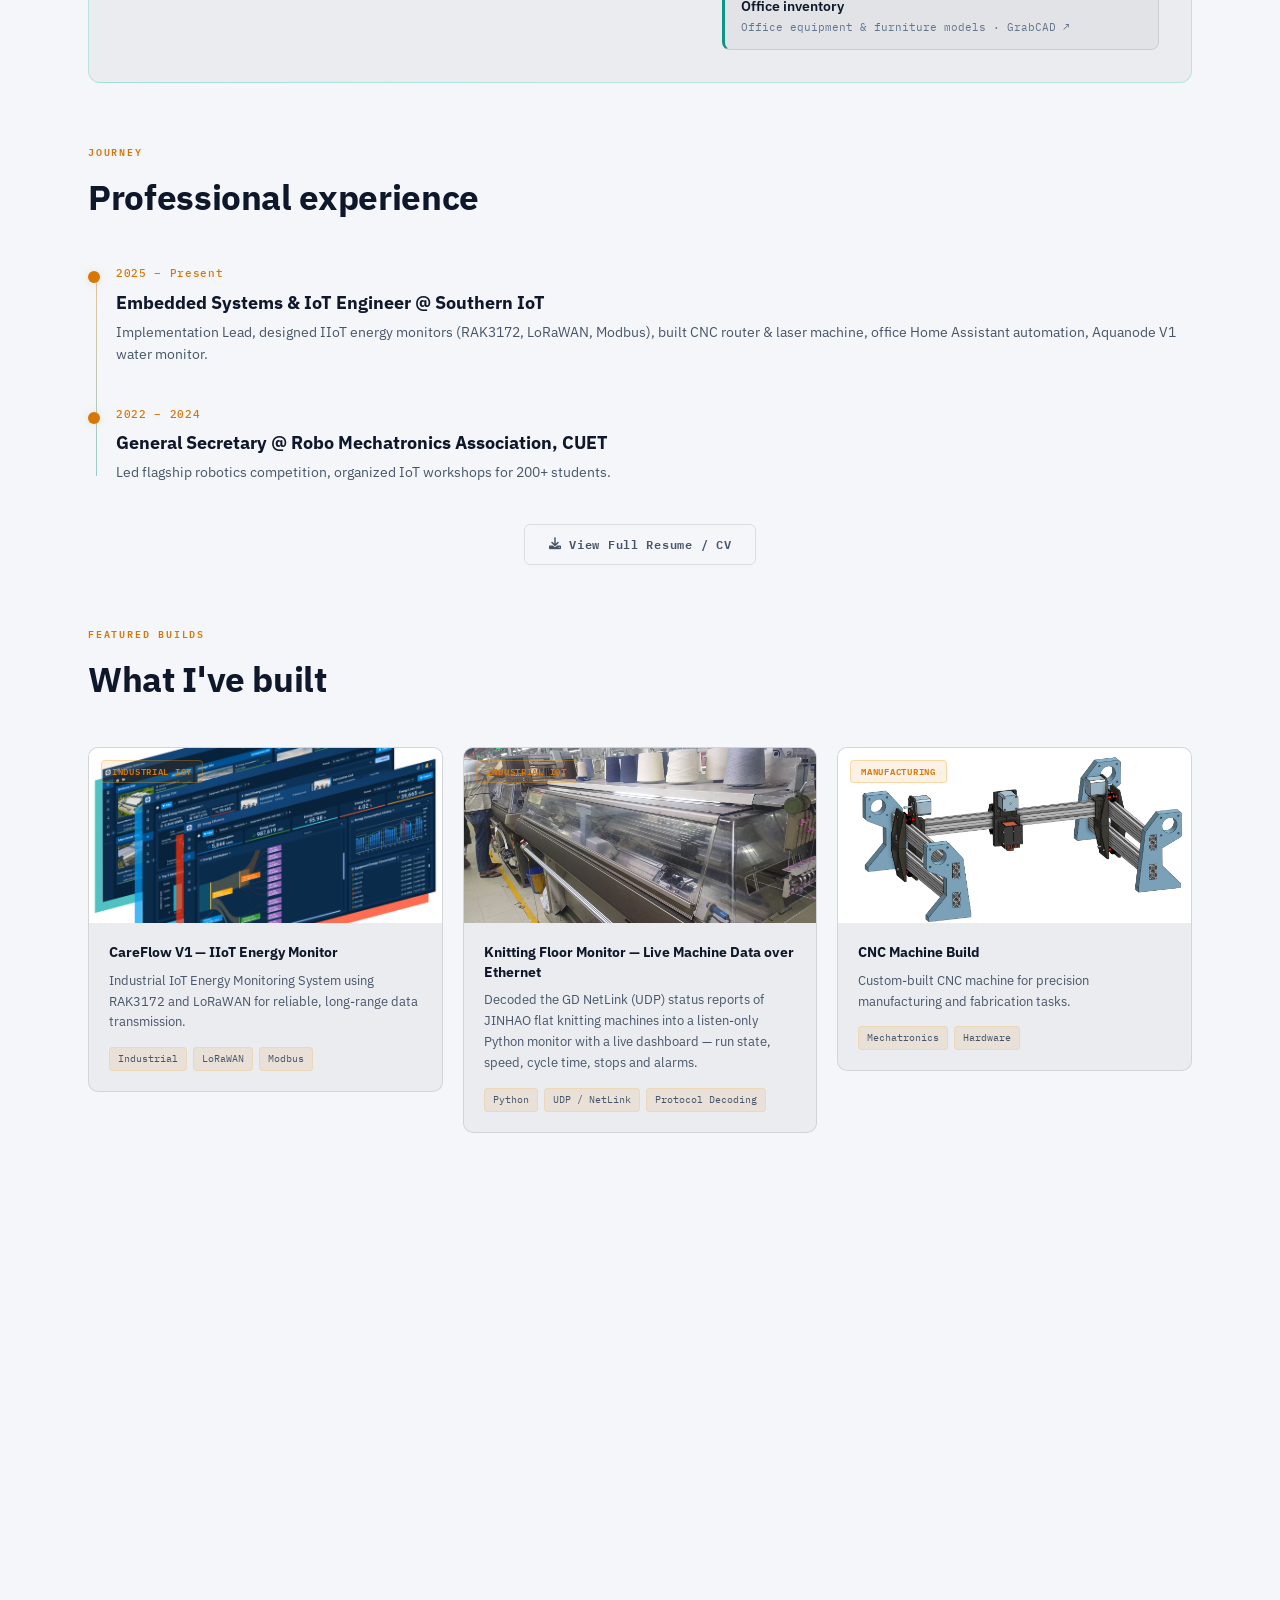
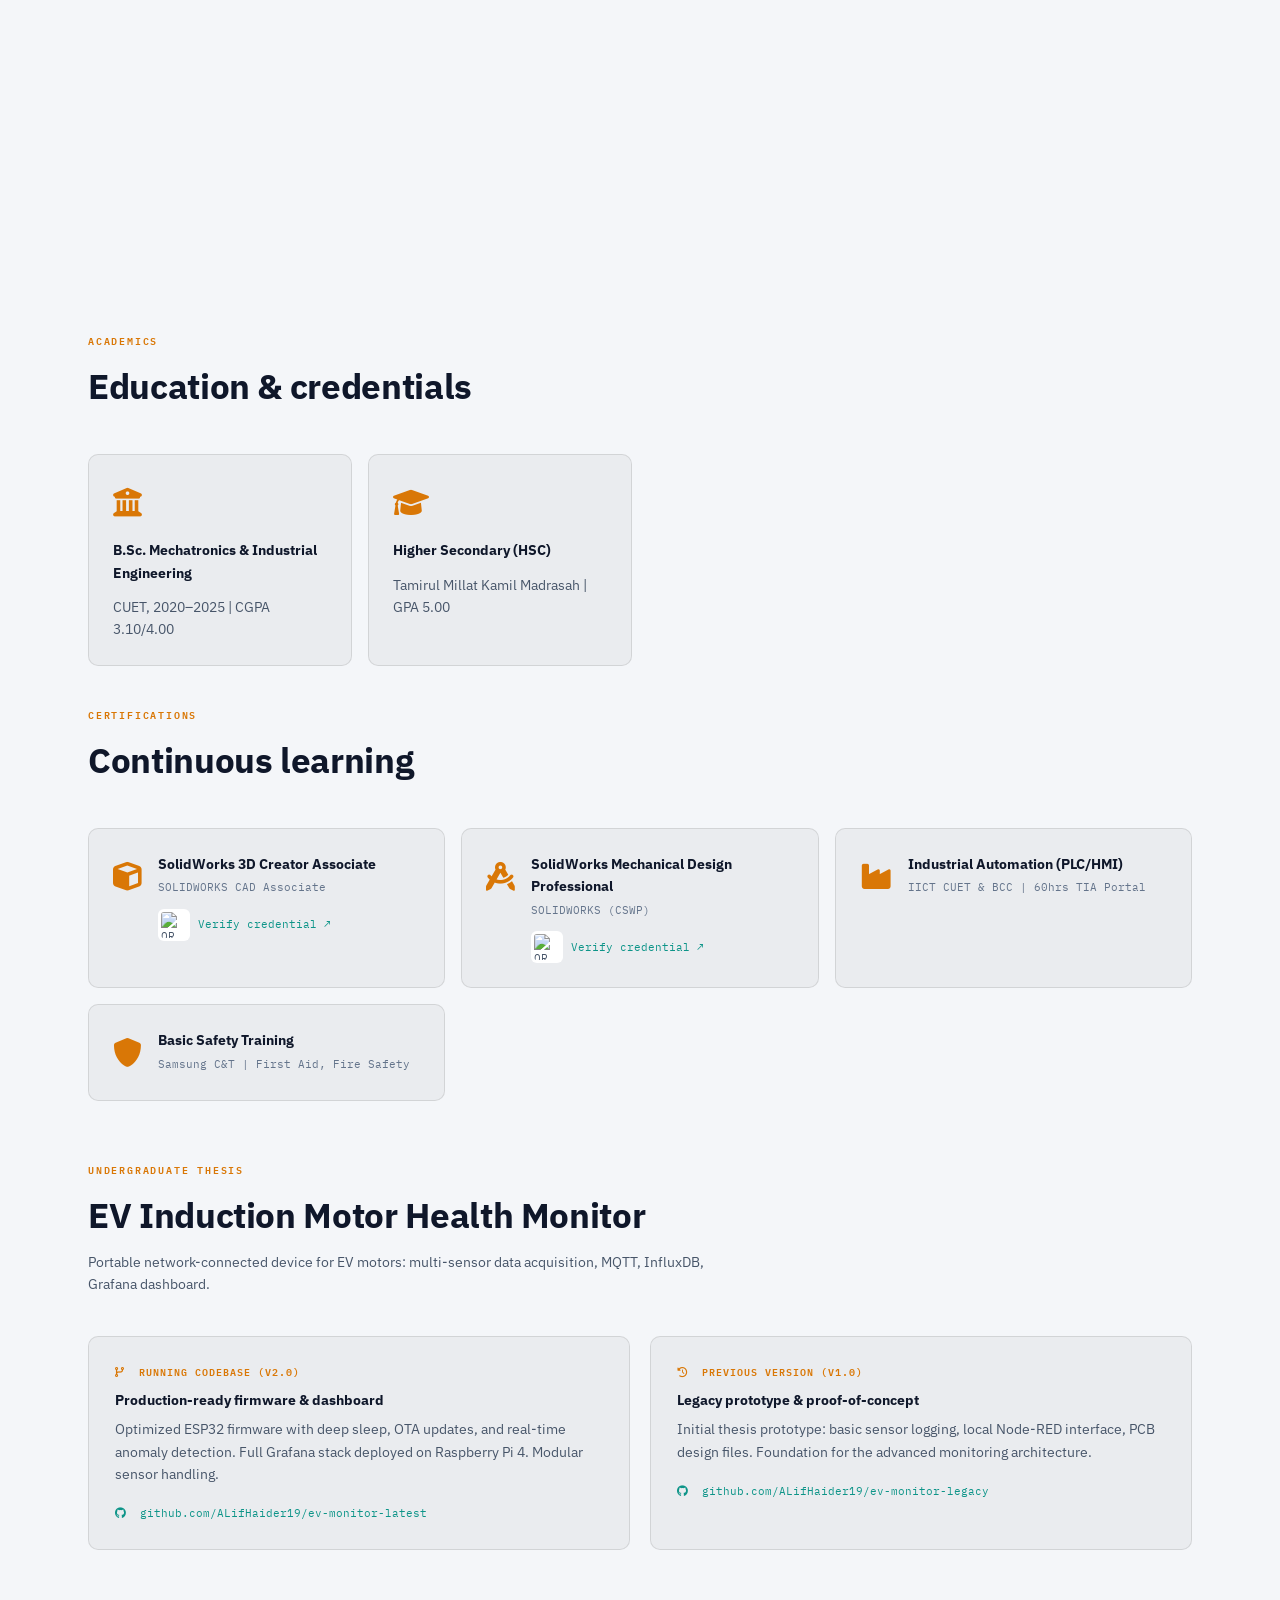
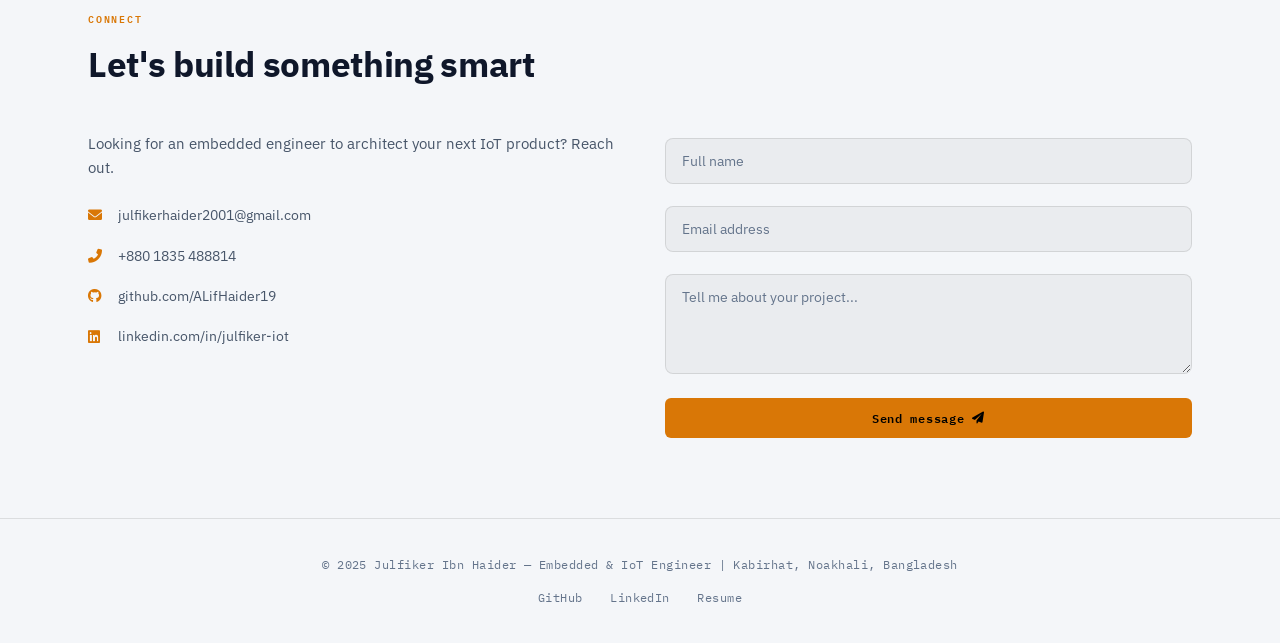
==== commit 80db3ec2: "New hero motto, 3D CAD skills and GrabCAD highlight - Hero motto: "Listening to machines that were n" ====
--- a/index.html
+++ b/index.html
@@ -331,6 +331,31 @@
       transform: translateY(-2px);
     }
 
+    /* GrabCAD / 3D design button — teal so it reads apart from the amber CTAs */
+    .btn-cad {
+      border: 1px solid var(--teal);
+      background: var(--teal-bg);
+      padding: 10px 24px;
+      border-radius: 6px;
+      font-family: var(--mono);
+      font-weight: 600;
+      font-size: 12px;
+      letter-spacing: 0.06em;
+      color: var(--teal);
+      transition: all 0.2s;
+      display: inline-flex;
+      align-items: center;
+      gap: 8px;
+      text-decoration: none;
+    }
+    .btn-cad:hover {
+      background: var(--teal);
+      color: #000;
+      transform: translateY(-2px);
+      box-shadow: 0 8px 20px rgba(45,212,191,0.25);
+    }
+    .btn-cad-lg { padding: 12px 22px; margin-top: 22px; }
+
     /* ── HERO ── */
     .hero {
       display: grid;
@@ -499,6 +524,8 @@
       margin-bottom: 40px;
     }
 
+    #skills .skills-grid { grid-template-columns: repeat(auto-fill, minmax(196px, 1fr)); }
+
     .skill-icon {
       font-size: 1.8rem;
       color: var(--primary);
@@ -523,6 +550,50 @@
       letter-spacing: 0.04em;
       color: var(--text-dim);
     }
+
+    /* ── 3D DESIGN FEATURE ── */
+    .cad-feature {
+      display: grid;
+      grid-template-columns: 1.3fr 1fr;
+      gap: 32px;
+      align-items: center;
+      padding: 32px;
+      border: 1px solid rgba(45,212,191,0.28);
+      border-radius: 12px;
+      background:
+        radial-gradient(ellipse 70% 90% at 0% 0%, var(--teal-bg), transparent 70%),
+        var(--bg-card);
+      position: relative;
+      z-index: 1;
+    }
+    .cad-overline {
+      font-family: var(--mono);
+      font-size: 10px;
+      font-weight: 600;
+      letter-spacing: 0.18em;
+      color: var(--teal);
+      margin-bottom: 10px;
+    }
+    .cad-text h3 { font-size: clamp(1.2rem, 2.2vw, 1.5rem); font-weight: 700; line-height: 1.3; margin-bottom: 12px; }
+    .cad-text p { color: var(--text-dim); font-size: 14px; line-height: 1.75; }
+    .cad-certs { display: flex; flex-wrap: wrap; gap: 8px 18px; margin-top: 14px; font-family: var(--mono); font-size: 11px; color: var(--text-dim); }
+    .cad-certs i { color: var(--teal); margin-right: 4px; }
+    .cad-list { list-style: none; display: flex; flex-direction: column; gap: 10px; }
+    .cad-list a {
+      display: flex;
+      flex-direction: column;
+      gap: 2px;
+      padding: 12px 16px;
+      border: 1px solid var(--border);
+      border-left: 3px solid var(--teal);
+      border-radius: 8px;
+      background: var(--bg-card);
+      text-decoration: none;
+      transition: border-color 0.2s, transform 0.2s;
+    }
+    .cad-list a:hover { border-color: var(--teal); transform: translateX(4px); }
+    .cad-name { color: var(--text-light); font-weight: 600; font-size: 14px; }
+    .cad-meta { color: var(--text-muted); font-family: var(--mono); font-size: 11px; }
 
     /* ── TIMELINE ── */
     .timeline { position: relative; padding-left: 28px; }
@@ -720,6 +791,7 @@
       .nav-right { gap: 0; }
       .contact-grid { grid-template-columns: 1fr; }
       .thesis-grid { grid-template-columns: 1fr; }
+      .cad-feature { grid-template-columns: 1fr; padding: 22px; }
     }
 
     /* Scroll fade-up */
@@ -768,7 +840,7 @@
       <div class="hero">
         <div>
           <div class="hero-badge"><i class="fas fa-bolt"></i>&nbsp; Available for opportunities</div>
-          <h1>Building the bridge between <span>silicon</span> and <span>cloud</span></h1>
+          <h1>Listening to <span>machines</span> that were never meant to <span>talk</span></h1>
           <p class="hero-desc">
             Mechatronics & Industrial Engineering graduate from CUET, Implementation Lead & Hardware
             Designer at Southern IoT. I architect intelligent systems — from LoRaWAN industrial networks
@@ -777,7 +849,7 @@
           <div style="display:flex; gap:12px; flex-wrap:wrap;">
             <a href="#projects" class="btn-primary"><i class="fas fa-arrow-right"></i> Explore work</a>
             <a href="My_CV.pdf" class="btn-secondary" target="_blank"><i class="fas fa-file-pdf"></i> Resume</a>
-            <a href="https://grabcad.com/alif.haider-1" class="btn-secondary" target="_blank"><i class="fas fa-cube"></i> Grabcad</a>
+            <a href="https://grabcad.com/alif.haider-1" class="btn-cad" target="_blank" rel="noopener"><i class="fas fa-cube"></i> GrabCAD 3D</a>
           </div>
         </div>
 
@@ -839,15 +911,53 @@
             </div>
           </div>
           <div class="skill-card">
-            <div class="skill-icon"><i class="fas fa-drafting-compass"></i></div>
-            <div class="skill-cat">Hardware & Design</div>
+            <div class="skill-icon"><i class="fas fa-tools"></i></div>
+            <div class="skill-cat">Hardware & Fabrication</div>
             <div class="skill-tags">
               <span class="skill-tag">PCB Design</span>
-              <span class="skill-tag">SolidWorks</span>
               <span class="skill-tag">CNC/GRBL</span>
               <span class="skill-tag">Sensor Fusion</span>
             </div>
           </div>
+          <div class="skill-card">
+            <div class="skill-icon"><i class="fas fa-cube"></i></div>
+            <div class="skill-cat">3D CAD</div>
+            <div class="skill-tags">
+              <span class="skill-tag">SolidWorks</span>
+              <span class="skill-tag">Enclosure Design</span>
+              <span class="skill-tag">Mechanisms</span>
+              <span class="skill-tag">CAD/CAM</span>
+              <span class="skill-tag">STEP · STL</span>
+            </div>
+          </div>
+        </div>
+
+        <!-- 3D design highlight -->
+        <div class="cad-feature">
+          <div class="cad-text">
+            <div class="cad-overline"><i class="fas fa-cube"></i>&nbsp; 3D DESIGN</div>
+            <h3>I design the hardware, not just the firmware inside it</h3>
+            <p>
+              Enclosures, machine frames and mechanisms modelled in SolidWorks, from first sketch
+              to manufacturable parts: rugged DIN-rail enclosures for industrial sites, CNC machine
+              structures, and the mechanics of the automatic wire bending machine.
+            </p>
+            <div class="cad-certs">
+              <span><i class="fas fa-certificate"></i> SolidWorks 3D Creator Associate</span>
+              <span><i class="fas fa-certificate"></i> SolidWorks CAD Design Associate</span>
+            </div>
+            <a href="https://grabcad.com/alif.haider-1" target="_blank" rel="noopener" class="btn-cad btn-cad-lg">
+              <i class="fas fa-cube"></i> View my 3D models on GrabCAD <i class="fas fa-arrow-right"></i>
+            </a>
+          </div>
+          <ul class="cad-list">
+            <li><a href="project-1.html#enclosure"><span class="cad-name">CareFlow V1 enclosure</span><span class="cad-meta">Interactive 3D viewer · STL</span></a></li>
+            <li><a href="project-8.html"><span class="cad-name">Pocket oscilloscope case</span><span class="cad-meta">Downloadable STEP model</span></a></li>
+            <li><a href="project-3.html"><span class="cad-name">Wire bending mechanism</span><span class="cad-meta">Machine design</span></a></li>
+            <li><a href="project-2.html"><span class="cad-name">CNC router frame</span><span class="cad-meta">Structure &amp; motion system</span></a></li>
+            <li><a href="https://grabcad.com/alif.haider-1" target="_blank" rel="noopener"><span class="cad-name">TurtleBot</span><span class="cad-meta">Mobile robot model · GrabCAD ↗</span></a></li>
+            <li><a href="https://grabcad.com/alif.haider-1" target="_blank" rel="noopener"><span class="cad-name">Office inventory</span><span class="cad-meta">Office equipment &amp; furniture models · GrabCAD ↗</span></a></li>
+          </ul>
         </div>
       </section>
 
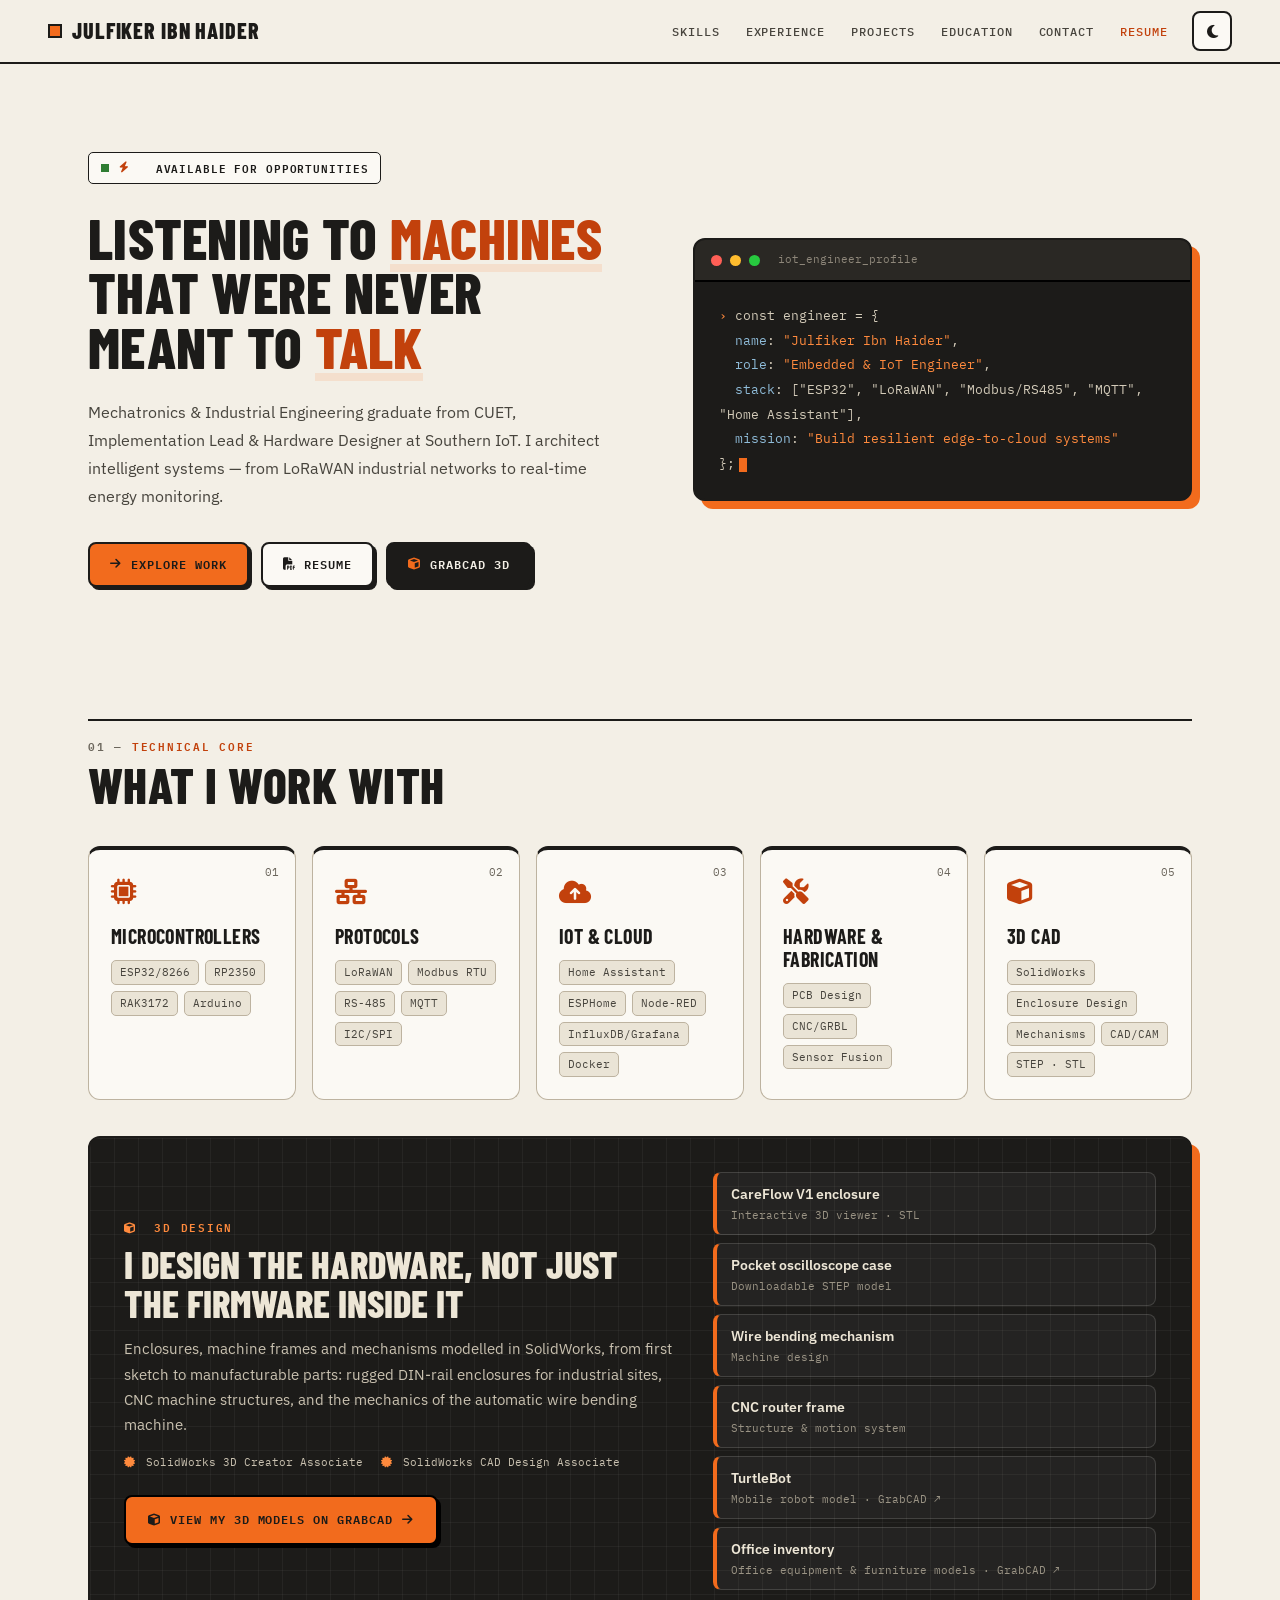
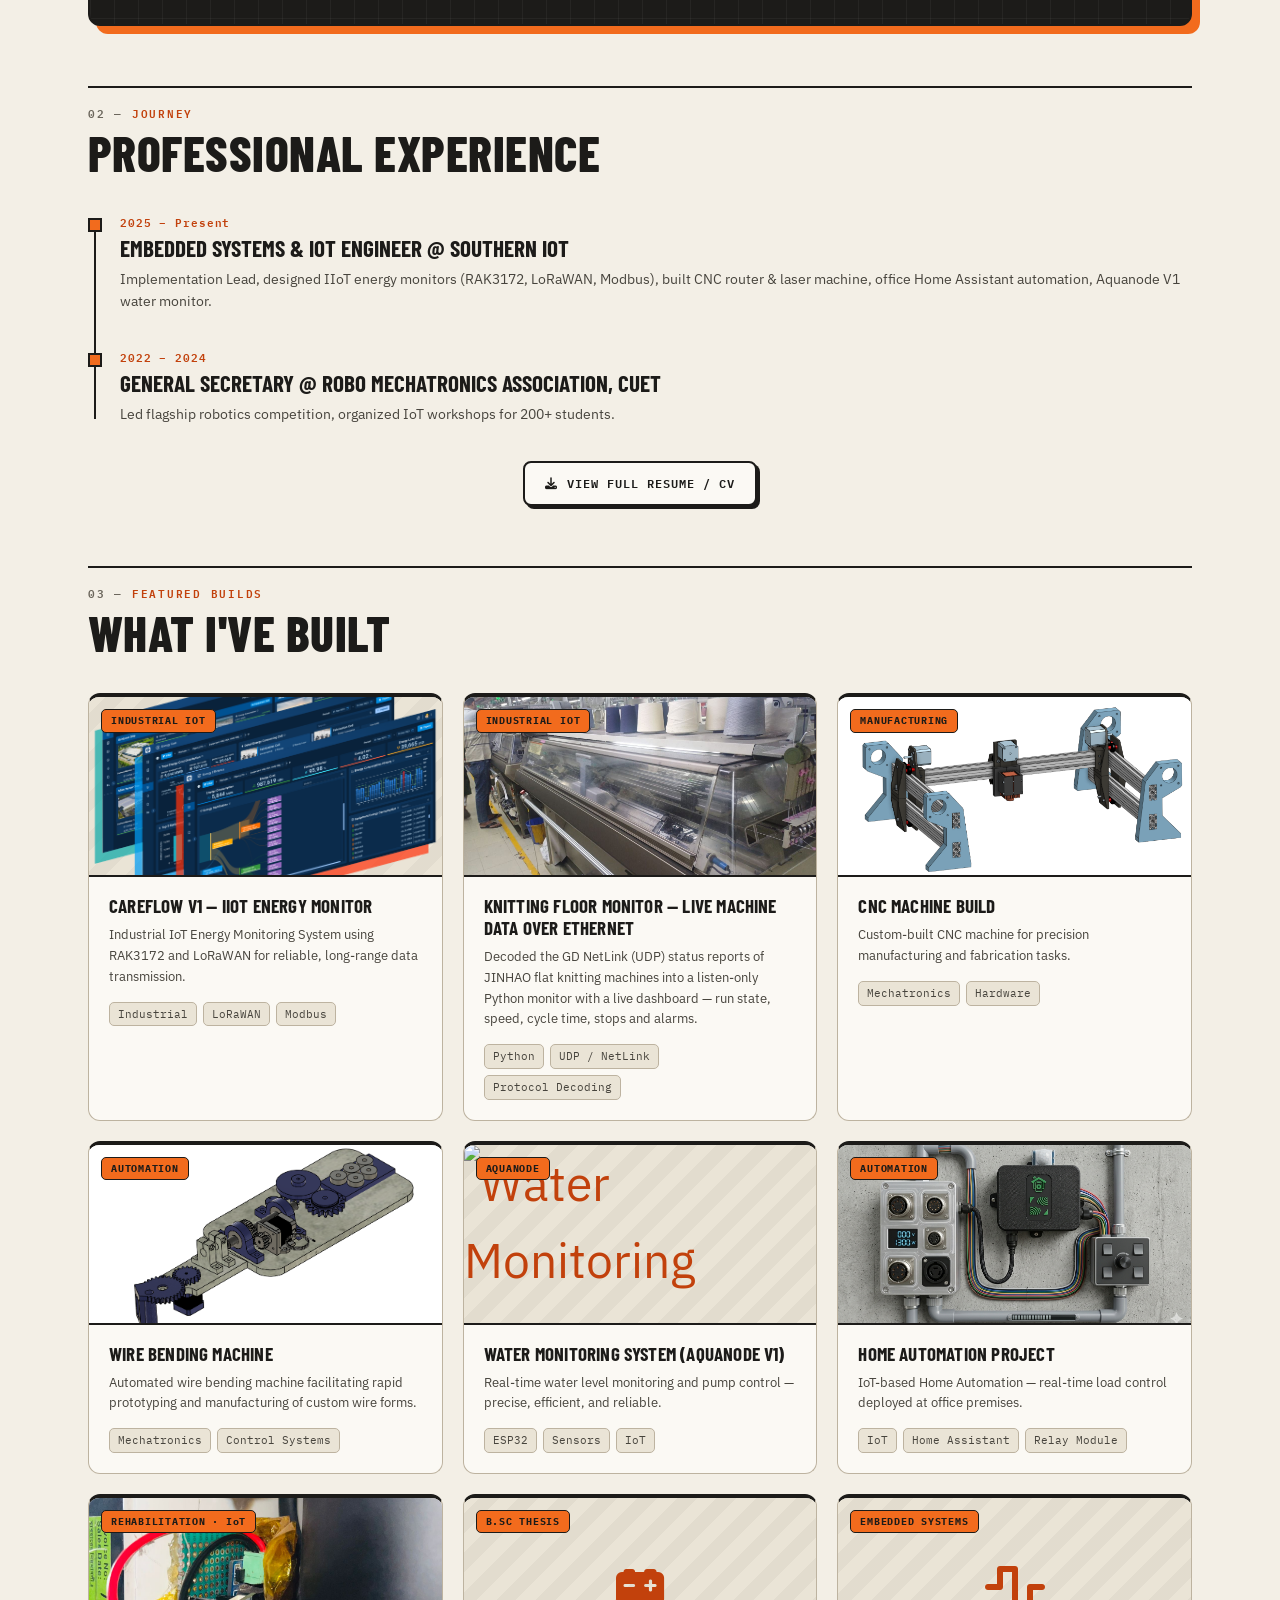
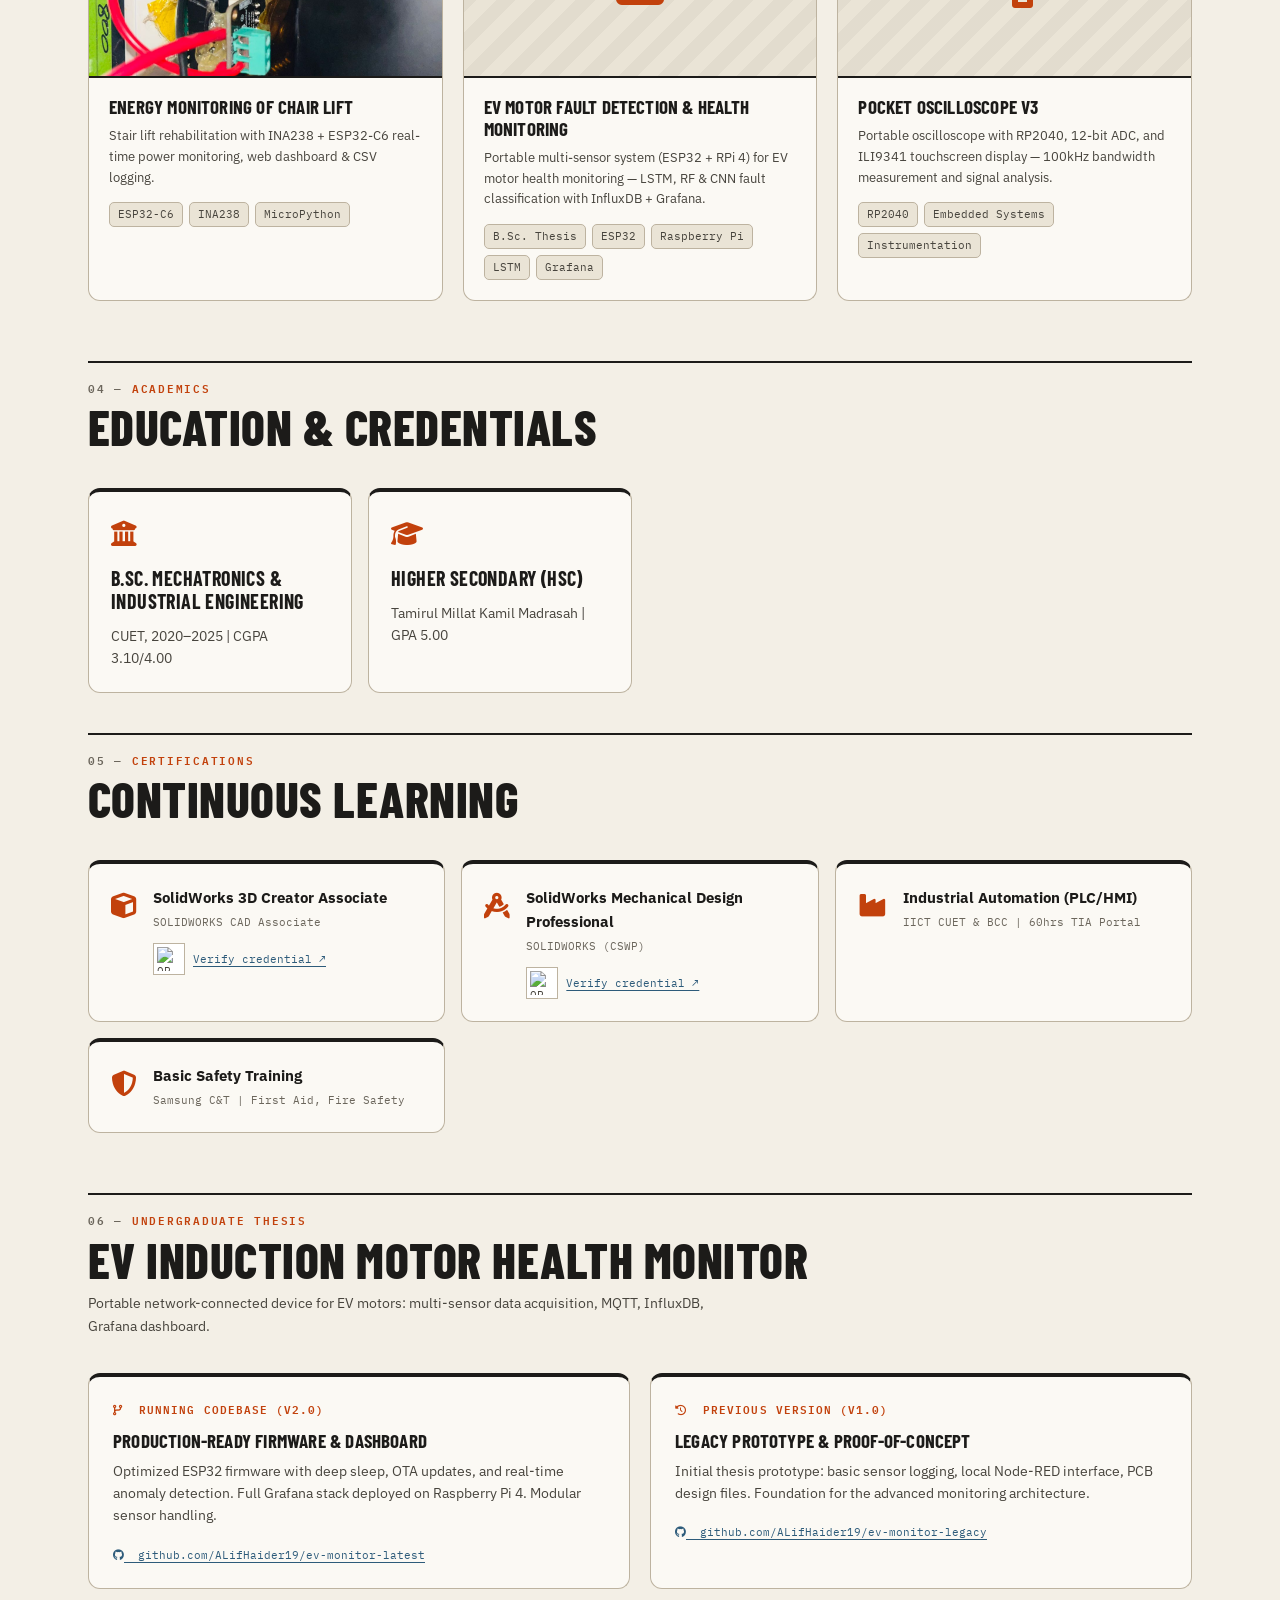
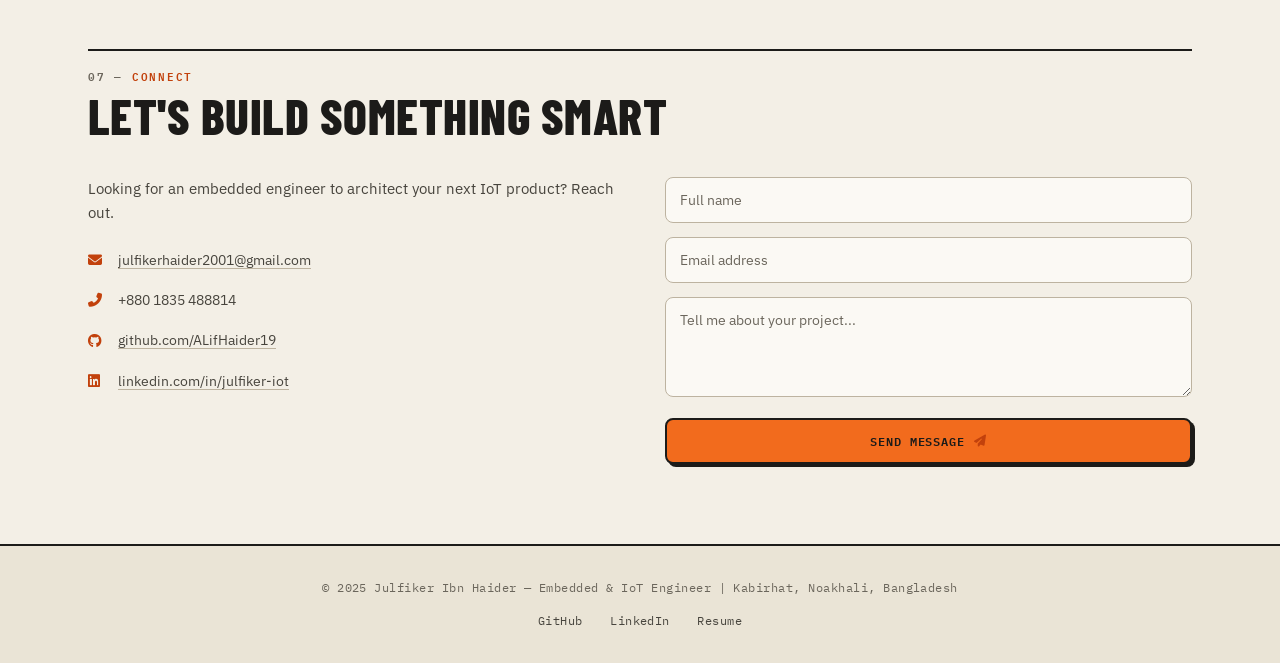
==== commit 420d7bae: "Switch whole site to a warm industrial theme - Shared theme.css / theme.js used by the home page and" ====
--- a/index.html
+++ b/index.html
@@ -1,519 +1,280 @@
 <!DOCTYPE html>
-<html lang="en" data-theme="dark">
+<html lang="en" data-theme="light">
 <head>
   <meta charset="UTF-8">
   <meta name="viewport" content="width=device-width, initial-scale=1.0, viewport-fit=cover">
-  <title>Julfiker Ibn Haider | Embedded & IoT Engineer</title>
-  <script>
-    (function () {
-      var t = localStorage.getItem('theme');
-      if (t === 'light' || t === 'dark') document.documentElement.setAttribute('data-theme', t);
-      else if (window.matchMedia('(prefers-color-scheme: light)').matches) document.documentElement.setAttribute('data-theme', 'light');
-    })();
-  </script>
-
-  <!-- IBM Plex Sans + IBM Plex Mono — same as project pages -->
+  <title>Julfiker Ibn Haider | Embedded, IoT & Mechanical Design Engineer</title>
+  <meta name="description" content="Julfiker Ibn Haider: mechatronics engineer building industrial IoT systems, firmware, machines and 3D CAD designs at Southern IoT.">
+  <script src="theme.js"></script>
+
   <link rel="preconnect" href="https://fonts.googleapis.com"/>
-  <link href="https://fonts.googleapis.com/css2?family=IBM+Plex+Mono:wght@300;400;500;600&family=IBM+Plex+Sans:wght@300;400;500;600;700;800&display=swap" rel="stylesheet"/>
-  <!-- Font Awesome 6 -->
-  <link rel="stylesheet" href="https://cdnjs.cloudflare.com/ajax/libs/font-awesome/6.0.0-beta3/css/all.min.css">
+  <link rel="preconnect" href="https://fonts.gstatic.com" crossorigin/>
+  <link href="https://fonts.googleapis.com/css2?family=Barlow+Condensed:wght@600;700;800&family=IBM+Plex+Mono:wght@400;500;600&family=IBM+Plex+Sans:wght@400;500;600;700&display=swap" rel="stylesheet"/>
+  <link rel="stylesheet" href="https://cdnjs.cloudflare.com/ajax/libs/font-awesome/6.5.2/css/all.min.css">
+  <link rel="stylesheet" href="theme.css">
 
   <style>
-    /* ── DESIGN TOKENS — identical to project-thesis-ev.html ── */
-    :root, [data-theme="dark"] {
-      --bg-void:       #050507;
-      --bg-base:       #090a0f;
-      --bg-card:       rgba(255,255,255,0.032);
-      --bg-hover:      rgba(255,255,255,0.055);
-      --border:        rgba(255,255,255,0.07);
-      --border-glow:   rgba(245,158,11,0.28);
-      --primary:       #f59e0b;
-      --primary-dim:   #d97706;
-      --primary-glow:  rgba(245,158,11,0.22);
-      --primary-bg:    rgba(245,158,11,0.12);
-      --teal:          #2dd4bf;
-      --teal-dim:      #0d9488;
-      --teal-bg:       rgba(45,212,191,0.1);
-      --green:         #4ade80;
-      --text-light:    #f1f5f9;
-      --text-dim:      #94a3b8;
-      --text-muted:    #475569;
-      --mono:          'IBM Plex Mono', monospace;
-      --sans:          'IBM Plex Sans', sans-serif;
-      --nav-bg:        rgba(5,5,7,0.85);
-      --glow-opacity:  0.8;
-    }
-
-    [data-theme="light"] {
-      --bg-void:       #f4f6f9;
-      --bg-base:       #ffffff;
-      --bg-card:       rgba(0,0,0,0.04);
-      --bg-hover:      rgba(0,0,0,0.06);
-      --border:        rgba(0,0,0,0.1);
-      --border-glow:   rgba(217,119,6,0.35);
-      --primary:       #d97706;
-      --primary-dim:   #b45309;
-      --primary-glow:  rgba(217,119,6,0.15);
-      --primary-bg:    rgba(217,119,6,0.1);
-      --teal:          #0d9488;
-      --teal-dim:      #0f766e;
-      --teal-bg:       rgba(13,148,136,0.1);
-      --green:         #16a34a;
-      --text-light:    #0f172a;
-      --text-dim:      #475569;
-      --text-muted:    #64748b;
-      --nav-bg:        rgba(244,246,249,0.92);
-      --glow-opacity:  0.35;
-    }
-
+    /* ═══ HOME PAGE — warm industrial (tokens live in theme.css) ═══ */
     *, *::before, *::after { margin: 0; padding: 0; box-sizing: border-box; }
-    html { scroll-behavior: smooth; }
+    html { scroll-behavior: smooth; scroll-padding-top: 80px; }
 
     body {
-      background: var(--bg-void);
-      color: var(--text-light);
-      font-family: var(--sans);
+      background: var(--ind-paper);
+      color: var(--ind-ink);
+      font-family: var(--ind-sans);
       line-height: 1.6;
       overflow-x: hidden;
-      cursor: default;
       -webkit-font-smoothing: antialiased;
-    }
-
-    /* ── Ambient radial glow — same as project page ── */
-    body::before {
-      content: "";
-      position: fixed;
-      inset: 0;
-      background:
-        radial-gradient(ellipse 80% 50% at 15% 10%, rgba(245,158,11,0.05) 0%, transparent 60%),
-        radial-gradient(ellipse 60% 45% at 85% 85%, rgba(45,212,191,0.03) 0%, transparent 60%);
-      pointer-events: none;
-      z-index: 0;
-    }
-    [data-theme="light"] body::before {
-      background:
-        radial-gradient(ellipse 80% 50% at 15% 10%, rgba(217,119,6,0.08) 0%, transparent 60%),
-        radial-gradient(ellipse 60% 45% at 85% 85%, rgba(13,148,136,0.06) 0%, transparent 60%);
-    }
-
-    /* ── Mouse glow — amber ── */
-    #mouse-glow {
-      position: fixed;
-      width: 480px;
-      height: 480px;
-      background: radial-gradient(circle, rgba(245,158,11,0.18) 0%, transparent 70%);
-      border-radius: 50%;
-      pointer-events: none;
-      z-index: 9999;
-      transform: translate(-50%, -50%);
-      transition: transform 0.05s linear;
-      filter: blur(40px);
-      opacity: var(--glow-opacity);
-    }
-
-    /* ── Layout ── */
+      counter-reset: section;
+    }
+    ::selection { background: var(--ind-orange-fill); color: var(--ind-on-orange); }
+    a:focus-visible, button:focus-visible, input:focus-visible, textarea:focus-visible {
+      outline: 2px solid var(--ind-orange-fill);
+      outline-offset: 2px;
+    }
+
     .container {
       max-width: 1200px;
       margin: 0 auto;
       padding: 0 clamp(16px, 4vw, 48px);
-      position: relative;
-      z-index: 2;
     }
 
     /* ── NAV ── */
     nav {
+      position: sticky;
+      top: 0;
+      z-index: 100;
       display: flex;
       justify-content: space-between;
       align-items: center;
+      height: 64px;
       padding: 0 clamp(16px, 4vw, 48px);
-      height: 60px;
-      background: var(--nav-bg);
-      backdrop-filter: blur(20px);
-      border-bottom: 1px solid var(--border);
-      position: sticky;
-      top: 0;
-      z-index: 100;
-    }
-
-    .nav-right {
+      background: var(--ind-paper);
+      border-bottom: 2px solid var(--ind-ink);
+    }
+    .logo {
       display: flex;
       align-items: center;
-      gap: 20px;
-    }
+      gap: 10px;
+      font-family: var(--ind-display);
+      font-weight: 800;
+      font-size: 22px;
+      letter-spacing: 0.04em;
+      text-transform: uppercase;
+      color: var(--ind-ink);
+      white-space: nowrap;
+    }
+    .logo .hex {
+      display: inline-block;
+      width: 14px; height: 14px;
+      background: var(--ind-orange-fill);
+      border: 2px solid var(--ind-ink);
+      font-size: 0;
+    }
+    .nav-right { display: flex; align-items: center; gap: 24px; }
+    .nav-links { display: flex; gap: 26px; align-items: center; list-style: none; }
+    .nav-links a {
+      color: var(--ind-ink-2);
+      text-decoration: none;
+      font-family: var(--ind-mono);
+      font-size: 12px;
+      font-weight: 500;
+      letter-spacing: 0.08em;
+      text-transform: uppercase;
+      padding: 4px 0;
+      border-bottom: 2px solid transparent;
+      transition: color 0.15s, border-color 0.15s;
+    }
+    .nav-links a:hover { color: var(--ind-ink); border-bottom-color: var(--ind-orange-fill); }
 
     .theme-toggle {
-      position: relative;
-      width: 44px;
-      height: 44px;
-      border: 1px solid var(--border);
-      border-radius: 50%;
-      background: var(--bg-card);
+      width: 40px; height: 40px;
+      display: inline-flex; align-items: center; justify-content: center;
+      background: var(--ind-card);
+      color: var(--ind-ink);
+      border: 2px solid var(--ind-ink);
+      border-radius: var(--ind-r-md);
       cursor: pointer;
-      padding: 0;
-      flex-shrink: 0;
-      transition: border-color 0.25s, transform 0.2s, box-shadow 0.25s;
-    }
-    .theme-toggle:hover {
-      border-color: var(--primary);
-      transform: scale(1.05);
-      box-shadow: 0 0 16px var(--primary-glow);
-    }
-    .theme-toggle:focus-visible {
-      outline: 2px solid var(--primary);
-      outline-offset: 2px;
-    }
-    .theme-icon {
-      position: absolute;
-      inset: 0;
-      margin: auto;
-      width: 20px;
-      height: 20px;
-      transition: opacity 0.35s ease, transform 0.45s cubic-bezier(0.34, 1.4, 0.64, 1);
-    }
-    .theme-icon-sun {
-      opacity: 1;
-      transform: rotate(0deg) scale(1);
-    }
-    .theme-icon-moon {
-      opacity: 0;
-      transform: rotate(-90deg) scale(0.4);
-    }
-    [data-theme="light"] .theme-icon-sun {
-      opacity: 0;
-      transform: rotate(90deg) scale(0.4);
-    }
-    [data-theme="light"] .theme-icon-moon {
-      opacity: 1;
-      transform: rotate(0deg) scale(1);
-    }
-    .theme-icon-sun::before {
-      content: '';
-      position: absolute;
-      inset: 3px;
-      border-radius: 50%;
-      background: var(--primary);
-      box-shadow: 0 0 8px var(--primary-glow);
-    }
-    .theme-icon-sun::after {
-      content: '';
-      position: absolute;
-      inset: -4px;
-      border-radius: 50%;
-      background: conic-gradient(from 0deg, var(--primary) 0deg 20deg, transparent 20deg 50deg, var(--primary) 50deg 70deg, transparent 70deg 100deg, var(--primary) 100deg 120deg, transparent 120deg 150deg, var(--primary) 150deg 170deg, transparent 170deg 200deg, var(--primary) 200deg 220deg, transparent 220deg 250deg, var(--primary) 250deg 270deg, transparent 270deg 300deg, var(--primary) 300deg 320deg, transparent 320deg 360deg);
-      animation: sun-spin 12s linear infinite;
-      opacity: 0.85;
-    }
-    @keyframes sun-spin { to { transform: rotate(360deg); } }
-    .theme-icon-moon::before {
-      content: '';
-      position: absolute;
-      width: 18px;
-      height: 18px;
-      border-radius: 50%;
-      background: var(--text-dim);
-      top: 1px;
-      left: 1px;
-    }
-    .theme-icon-moon::after {
-      content: '';
-      position: absolute;
-      width: 14px;
-      height: 14px;
-      border-radius: 50%;
-      background: var(--bg-void);
-      top: -1px;
-      left: 6px;
-    }
-    [data-theme="light"] .theme-icon-moon::after {
-      background: var(--bg-void);
-    }
-
-    .logo {
-      font-family: var(--mono);
-      font-weight: 600;
-      font-size: 13px;
-      letter-spacing: 0.05em;
-      color: var(--text-light);
-      display: flex;
-      align-items: center;
-      gap: 8px;
-    }
-    .logo .hex {
-      color: var(--primary);
-      font-family: var(--mono);
-      font-size: 14px;
-      font-weight: 700;
-    }
-
-    .nav-links {
-      display: flex;
-      gap: 28px;
-      align-items: center;
-      list-style: none;
-    }
-
-    .nav-links a {
-      color: var(--text-dim);
-      text-decoration: none;
-      font-family: var(--mono);
-      font-size: 12px;
-      letter-spacing: 0.06em;
-      transition: color 0.2s;
-    }
-    .nav-links a:hover { color: var(--primary); }
-
-    /* ── BUTTONS ── */
-    .btn-primary {
-      background: var(--primary);
-      border: none;
-      padding: 10px 24px;
-      border-radius: 6px;
-      font-family: var(--mono);
-      font-weight: 600;
-      font-size: 12px;
-      letter-spacing: 0.06em;
-      color: #000;
-      cursor: pointer;
-      transition: all 0.2s;
+      font-size: 15px;
+      transition: background 0.15s, color 0.15s;
+    }
+    .theme-toggle:hover { background: var(--ind-orange-fill); color: var(--ind-on-orange); }
+    .theme-toggle .icon-sun { display: none; }
+    html[data-theme="dark"] .theme-toggle .icon-sun { display: inline; }
+    html[data-theme="dark"] .theme-toggle .icon-moon { display: none; }
+
+    /* ── BUTTONS (hard offset shadow, like stamped plates) ── */
+    .btn-primary, .btn-secondary, .btn-outline, .btn-cad {
       display: inline-flex;
       align-items: center;
-      gap: 8px;
+      gap: 9px;
+      padding: 11px 20px;
+      font-family: var(--ind-mono);
+      font-size: 12px;
+      font-weight: 600;
+      letter-spacing: 0.08em;
+      text-transform: uppercase;
       text-decoration: none;
-    }
-    .btn-primary:hover {
-      background: var(--primary-dim);
-      transform: translateY(-2px);
-      box-shadow: 0 8px 20px rgba(245,158,11,0.25);
-    }
-
-    .btn-secondary {
-      border: 1px solid var(--border);
-      background: var(--bg-card);
-      padding: 10px 24px;
-      border-radius: 6px;
-      font-family: var(--mono);
-      font-weight: 500;
-      font-size: 12px;
-      letter-spacing: 0.06em;
-      color: var(--text-dim);
-      transition: all 0.2s;
-      display: inline-flex;
-      align-items: center;
-      gap: 8px;
-      text-decoration: none;
-    }
-    .btn-secondary:hover {
-      border-color: var(--primary);
-      color: var(--primary);
-      transform: translateY(-2px);
-    }
-
-    .btn-outline {
-      border: 1px solid var(--border);
-      background: transparent;
-      padding: 10px 24px;
-      border-radius: 6px;
-      font-family: var(--mono);
-      font-weight: 600;
-      font-size: 12px;
-      letter-spacing: 0.06em;
-      color: var(--text-dim);
+      border: 2px solid var(--ind-ink);
+      border-radius: var(--ind-r-md);
+      box-shadow: 3px 3px 0 var(--ind-ink);
       cursor: pointer;
-      transition: all 0.2s;
-      display: inline-flex;
-      align-items: center;
-      gap: 8px;
-      text-decoration: none;
-    }
-    .btn-outline:hover {
-      border-color: var(--primary);
-      color: var(--primary);
-      transform: translateY(-2px);
-    }
-
-    /* GrabCAD / 3D design button — teal so it reads apart from the amber CTAs */
-    .btn-cad {
-      border: 1px solid var(--teal);
-      background: var(--teal-bg);
-      padding: 10px 24px;
-      border-radius: 6px;
-      font-family: var(--mono);
-      font-weight: 600;
-      font-size: 12px;
-      letter-spacing: 0.06em;
-      color: var(--teal);
-      transition: all 0.2s;
-      display: inline-flex;
-      align-items: center;
-      gap: 8px;
-      text-decoration: none;
-    }
-    .btn-cad:hover {
-      background: var(--teal);
-      color: #000;
-      transform: translateY(-2px);
-      box-shadow: 0 8px 20px rgba(45,212,191,0.25);
-    }
-    .btn-cad-lg { padding: 12px 22px; margin-top: 22px; }
+      transition: transform 0.12s, box-shadow 0.12s, background 0.15s, color 0.15s;
+    }
+    .btn-primary:hover, .btn-secondary:hover, .btn-outline:hover, .btn-cad:hover {
+      transform: translate(-2px, -2px);
+      box-shadow: 5px 5px 0 var(--ind-ink);
+    }
+    .btn-primary:active, .btn-secondary:active, .btn-outline:active, .btn-cad:active {
+      transform: translate(2px, 2px);
+      box-shadow: 1px 1px 0 var(--ind-ink);
+    }
+    .btn-primary { background: var(--ind-orange-fill); color: var(--ind-on-orange); }
+    .btn-secondary, .btn-outline { background: var(--ind-card); color: var(--ind-ink); }
+    .btn-cad { background: var(--ind-ink); color: var(--ind-paper); }
+    .btn-cad i { color: var(--ind-orange-fill); }
+    .btn-cad:hover { background: var(--ind-orange-fill); color: var(--ind-on-orange); }
+    .btn-cad:hover i { color: var(--ind-on-orange); }
+    .btn-cad-lg { margin-top: 24px; padding: 13px 22px; }
 
     /* ── HERO ── */
     .hero {
       display: grid;
-      grid-template-columns: 1fr 1fr;
-      gap: 60px;
+      grid-template-columns: 1.1fr 1fr;
+      gap: 56px;
       align-items: center;
-      padding: 80px 0 60px;
-    }
-
+      padding: 88px 0 72px;
+    }
     .hero-badge {
       display: inline-flex;
       align-items: center;
-      gap: 8px;
-      background: var(--primary-bg);
-      border: 1px solid rgba(245,158,11,0.3);
-      border-radius: 4px;
-      padding: 5px 12px;
-      font-family: var(--mono);
+      gap: 10px;
+      margin-bottom: 26px;
+      padding: 6px 12px;
+      background: var(--ind-card);
+      border: 1.5px solid var(--ind-ink);
+      border-radius: var(--ind-r-sm);
+      font-family: var(--ind-mono);
       font-size: 11px;
-      font-weight: 500;
-      color: var(--primary);
-      margin-bottom: 24px;
-      letter-spacing: 0.06em;
+      font-weight: 600;
+      letter-spacing: 0.08em;
+      text-transform: uppercase;
+      color: var(--ind-ink);
     }
     .hero-badge::before {
       content: '';
-      width: 6px; height: 6px;
-      border-radius: 50%;
-      background: var(--green);
+      width: 8px; height: 8px;
+      background: var(--ind-green);
       animation: badge-pulse 1.6s ease-in-out infinite;
     }
-    @keyframes badge-pulse { 0%,100%{opacity:1} 50%{opacity:.4} }
+    .hero-badge i { color: var(--ind-orange); }
+    @keyframes badge-pulse { 0%, 100% { opacity: 1; } 50% { opacity: 0.35; } }
 
     .hero h1 {
-      font-size: clamp(2rem, 4.5vw, 3.5rem);
+      font-family: var(--ind-display);
+      font-size: clamp(2.2rem, 4.6vw, 3.6rem);
       font-weight: 800;
-      line-height: 1.15;
-      letter-spacing: -0.02em;
-      margin-bottom: 20px;
-      color: var(--text-light);
-    }
-
+      line-height: 0.95;
+      letter-spacing: 0.005em;
+      text-transform: uppercase;
+      margin-bottom: 24px;
+      color: var(--ind-ink);
+    }
     .hero h1 span {
-      background: linear-gradient(135deg, var(--primary), var(--teal));
-      -webkit-background-clip: text;
-      -webkit-text-fill-color: transparent;
-      background-clip: text;
-    }
-
+      color: var(--ind-orange);
+      box-shadow: inset 0 -0.14em 0 var(--ind-orange-bg);
+    }
     .hero-desc {
-      font-size: 15px;
-      color: var(--text-dim);
+      max-width: 34em;
       margin-bottom: 32px;
-      max-width: 90%;
-      line-height: 1.8;
-    }
-
-    /* Hero terminal card */
+      font-size: 16px;
+      line-height: 1.75;
+      color: var(--ind-ink-2);
+    }
+
+    /* Terminal → a control-panel screen; colours scoped for contrast */
     .hero-card {
-      background: rgba(9,10,15,0.9);
-      border-radius: 12px;
-      border: 1px solid var(--border);
-      box-shadow: 0 20px 60px -15px rgba(0,0,0,0.6);
+      --primary: #ff8a3d;
+      --teal: #8fbcd9;
+      --text-dim: #d3cbb9;
+      --text-muted: #8e877a;
+      background: var(--ind-screen);
+      color: var(--ind-screen-ink);
+      border: 2px solid var(--ind-ink);
+      border-radius: var(--ind-r-lg);
+      box-shadow: 8px 8px 0 var(--ind-orange-fill);
       overflow: hidden;
-      backdrop-filter: blur(8px);
-    }
-
+    }
     .term-header {
-      background: rgba(5,5,7,0.95);
-      padding: 12px 18px;
-      border-bottom: 1px solid var(--border);
       display: flex;
       gap: 8px;
       align-items: center;
-    }
-
+      padding: 11px 16px;
+      background: #2a2824;
+      border-bottom: 2px solid #000;
+    }
     .term-dot { width: 11px; height: 11px; border-radius: 50%; }
-
     .term-body {
-      padding: 24px;
-      font-family: var(--mono);
+      padding: 22px 24px;
+      font-family: var(--ind-mono);
       font-size: 13px;
+      line-height: 1.9;
       color: var(--text-dim);
-      line-height: 1.9;
     }
     .term-cursor {
-      background: var(--primary);
-      width: 8px;
-      height: 13px;
       display: inline-block;
+      width: 8px; height: 14px;
       margin-left: 4px;
       vertical-align: middle;
+      background: var(--ind-orange-fill);
       animation: blink 1.1s step-end infinite;
     }
-    @keyframes blink { 0%,100%{opacity:1} 50%{opacity:0} }
-
-    /* ── SECTION HEADERS ── */
-    .section-header { margin-bottom: 40px; }
-
+    @keyframes blink { 0%, 100% { opacity: 1; } 50% { opacity: 0; } }
+
+    /* ── SECTION HEADERS: ruled, numbered like a spec sheet ── */
+    .section-header {
+      margin-bottom: 36px;
+      padding-top: 16px;
+      border-top: 2px solid var(--ind-ink);
+    }
     .section-header .overline {
-      font-family: var(--mono);
-      color: var(--primary);
+      font-family: var(--ind-mono);
+      font-size: 11px;
       font-weight: 600;
-      letter-spacing: 0.18em;
-      font-size: 10px;
-      text-transform: uppercase;
-      margin-bottom: 10px;
-    }
-
+      letter-spacing: 0.16em;
+      text-transform: uppercase;
+      color: var(--ind-orange);
+      margin-bottom: 6px;
+    }
+    .section-header .overline::before {
+      counter-increment: section;
+      content: counter(section, decimal-leading-zero) ' — ';
+      color: var(--ind-ink-3);
+    }
     .section-header h2 {
-      font-size: clamp(1.6rem, 3vw, 2.2rem);
-      font-weight: 700;
-      letter-spacing: -0.01em;
-    }
-
-    /* ── GLASS CARDS (shared) ── */
-    .skill-card,
-    .project-card,
-    .cert-card,
-    .thesis-card {
-      background: var(--bg-card);
-      border: 1px solid var(--border);
-      border-radius: 10px;
-      padding: 24px;
-      transition: all 0.25s cubic-bezier(0.2,0.9,0.4,1.1);
+      font-family: var(--ind-display);
+      font-size: clamp(2rem, 4.2vw, 3.1rem);
+      font-weight: 800;
+      line-height: 1;
+      text-transform: uppercase;
+      letter-spacing: 0.01em;
+    }
+    .section-header p { color: var(--ind-ink-2) !important; }
+
+    /* ── CARDS ── */
+    .skill-card, .project-card, .cert-card, .thesis-card {
       position: relative;
-      overflow: hidden;
-      z-index: 1;
-    }
-
-    /* Mouse-tracked glow behind card */
-    .skill-card::before,
-    .project-card::before,
-    .cert-card::before,
-    .thesis-card::before {
-      content: '';
-      position: absolute;
-      inset: 0;
-      background: radial-gradient(circle at var(--mouse-x, 50%) var(--mouse-y, 50%), rgba(245,158,11,0.15) 0%, transparent 75%);
-      opacity: 0;
-      transition: opacity 0.35s ease;
-      pointer-events: none;
-      z-index: -1;
-      border-radius: inherit;
-    }
-
-    .skill-card:hover::before,
-    .project-card:hover::before,
-    .cert-card:hover::before,
-    .thesis-card:hover::before { opacity: 1; }
-
-    .skill-card:hover,
-    .project-card:hover,
-    .cert-card:hover,
-    .thesis-card:hover {
-      border-color: var(--border-glow);
-      transform: translateY(-5px);
-      box-shadow: 0 16px 40px -12px rgba(0,0,0,0.5);
+      background: var(--ind-card);
+      border: 1.5px solid var(--ind-rule-2);
+      border-top: 4px solid var(--ind-ink);
+      border-radius: var(--ind-r-lg);
+      padding: 22px;
+      transition: transform 0.15s, box-shadow 0.15s, border-color 0.15s, opacity 0.45s ease;
+    }
+    .skill-card:hover, .project-card:hover, .cert-card:hover, .thesis-card:hover {
+      border-color: var(--ind-ink);
+      transform: translate(-3px, -3px);
+      box-shadow: 5px 5px 0 var(--ind-ink);
     }
 
     /* ── SKILLS ── */
@@ -521,170 +282,177 @@
       display: grid;
       grid-template-columns: repeat(auto-fill, minmax(240px, 1fr));
       gap: 16px;
-      margin-bottom: 40px;
-    }
-
+      margin-bottom: 36px;
+      counter-reset: card;
+    }
     #skills .skills-grid { grid-template-columns: repeat(auto-fill, minmax(196px, 1fr)); }
-
-    .skill-icon {
-      font-size: 1.8rem;
-      color: var(--primary);
+    #skills .skill-card::after {
+      counter-increment: card;
+      content: counter(card, decimal-leading-zero);
+      position: absolute;
+      top: 14px; right: 16px;
+      font-family: var(--ind-mono);
+      font-size: 11px;
+      color: var(--ind-ink-3);
+    }
+    .skill-icon { font-size: 1.6rem; color: var(--ind-orange); margin-bottom: 12px; }
+    .skill-cat {
+      font-family: var(--ind-display);
+      font-size: 20px !important;
+      font-weight: 700;
+      line-height: 1.15;
+      text-transform: uppercase;
+      letter-spacing: 0.02em;
+      margin-bottom: 12px;
+    }
+    .skill-tags { display: flex; flex-wrap: wrap; gap: 6px; }
+    .skill-tag, .project-tag {
+      padding: 3px 8px;
+      background: var(--ind-paper-2);
+      border: 1px solid var(--ind-rule-2);
+      border-radius: var(--ind-r-sm);
+      font-family: var(--ind-mono);
+      font-size: 10.5px;
+      color: var(--ind-ink-2);
+    }
+
+    /* ── 3D DESIGN FEATURE: dark drawing-office panel ── */
+    .cad-feature {
+      --c-ink: #ede6d6;
+      --c-dim: #c9c1b0;
+      --c-muted: #9a9384;
+      display: grid;
+      grid-template-columns: 1.25fr 1fr;
+      gap: 36px;
+      align-items: center;
+      padding: 34px;
+      color: var(--c-ink);
+      background:
+        linear-gradient(rgba(255,255,255,0.045) 1px, transparent 1px) 0 0 / 24px 24px,
+        linear-gradient(90deg, rgba(255,255,255,0.045) 1px, transparent 1px) 0 0 / 24px 24px,
+        var(--ind-screen);
+      border: 2px solid var(--ind-ink);
+      border-radius: var(--ind-r-lg);
+      box-shadow: 8px 8px 0 var(--ind-orange-fill);
+    }
+    .cad-overline {
+      font-family: var(--ind-mono);
+      font-size: 11px;
+      font-weight: 600;
+      letter-spacing: 0.16em;
+      color: #ff8a3d;
+      margin-bottom: 10px;
+    }
+    .cad-text h3 {
+      font-family: var(--ind-display);
+      font-size: clamp(1.7rem, 3vw, 2.4rem);
+      font-weight: 800;
+      line-height: 1;
+      text-transform: uppercase;
       margin-bottom: 14px;
     }
-
-    .skill-cat {
-      font-weight: 700;
-      font-size: 15px;
-      margin-bottom: 12px;
-    }
-
-    .skill-tags { display: flex; flex-wrap: wrap; gap: 6px; }
-
-    .skill-tag {
-      background: var(--primary-bg);
-      border: 1px solid rgba(245,158,11,0.15);
-      border-radius: 4px;
-      padding: 3px 10px;
-      font-family: var(--mono);
-      font-size: 10px;
-      letter-spacing: 0.04em;
-      color: var(--text-dim);
-    }
-
-    /* ── 3D DESIGN FEATURE ── */
-    .cad-feature {
-      display: grid;
-      grid-template-columns: 1.3fr 1fr;
-      gap: 32px;
-      align-items: center;
-      padding: 32px;
-      border: 1px solid rgba(45,212,191,0.28);
-      border-radius: 12px;
-      background:
-        radial-gradient(ellipse 70% 90% at 0% 0%, var(--teal-bg), transparent 70%),
-        var(--bg-card);
-      position: relative;
-      z-index: 1;
-    }
-    .cad-overline {
-      font-family: var(--mono);
-      font-size: 10px;
-      font-weight: 600;
-      letter-spacing: 0.18em;
-      color: var(--teal);
-      margin-bottom: 10px;
-    }
-    .cad-text h3 { font-size: clamp(1.2rem, 2.2vw, 1.5rem); font-weight: 700; line-height: 1.3; margin-bottom: 12px; }
-    .cad-text p { color: var(--text-dim); font-size: 14px; line-height: 1.75; }
-    .cad-certs { display: flex; flex-wrap: wrap; gap: 8px 18px; margin-top: 14px; font-family: var(--mono); font-size: 11px; color: var(--text-dim); }
-    .cad-certs i { color: var(--teal); margin-right: 4px; }
-    .cad-list { list-style: none; display: flex; flex-direction: column; gap: 10px; }
+    .cad-text p { color: var(--c-dim); font-size: 14.5px; line-height: 1.75; }
+    .cad-certs { display: flex; flex-wrap: wrap; gap: 8px 18px; margin-top: 16px; font-family: var(--ind-mono); font-size: 11px; color: var(--c-dim); }
+    .cad-certs i { color: #ff8a3d; margin-right: 4px; }
+    .cad-feature .btn-cad { background: var(--ind-orange-fill); color: #1c1b19; border-color: #000; box-shadow: 3px 3px 0 #000; }
+    .cad-feature .btn-cad i { color: #1c1b19; }
+    .cad-feature .btn-cad:hover { background: #ede6d6; box-shadow: 5px 5px 0 #000; }
+    .cad-list { list-style: none; display: flex; flex-direction: column; gap: 8px; }
     .cad-list a {
       display: flex;
       flex-direction: column;
-      gap: 2px;
-      padding: 12px 16px;
-      border: 1px solid var(--border);
-      border-left: 3px solid var(--teal);
-      border-radius: 8px;
-      background: var(--bg-card);
+      gap: 1px;
+      padding: 10px 14px;
+      background: rgba(255,255,255,0.04);
+      border: 1px solid rgba(255,255,255,0.14);
+      border-left: 4px solid var(--ind-orange-fill);
+      border-radius: var(--ind-r-md);
       text-decoration: none;
-      transition: border-color 0.2s, transform 0.2s;
-    }
-    .cad-list a:hover { border-color: var(--teal); transform: translateX(4px); }
-    .cad-name { color: var(--text-light); font-weight: 600; font-size: 14px; }
-    .cad-meta { color: var(--text-muted); font-family: var(--mono); font-size: 11px; }
+      transition: background 0.15s, transform 0.15s;
+    }
+    .cad-list a:hover { background: rgba(242,107,29,0.14); transform: translateX(4px); }
+    .cad-name { color: var(--c-ink); font-weight: 600; font-size: 14px; }
+    .cad-meta { color: var(--c-muted); font-family: var(--ind-mono); font-size: 11px; }
 
     /* ── TIMELINE ── */
-    .timeline { position: relative; padding-left: 28px; }
-
+    .timeline { position: relative; padding-left: 32px; }
     .timeline::before {
       content: '';
       position: absolute;
-      left: 8px; top: 8px; bottom: 8px;
-      width: 1px;
-      background: linear-gradient(to bottom, var(--primary), var(--teal));
-      opacity: 0.4;
-    }
-
-    .timeline-item { position: relative; margin-bottom: 40px; }
-
+      left: 6px; top: 6px; bottom: 6px;
+      width: 2px;
+      background: var(--ind-ink);
+    }
+    .timeline-item { position: relative; margin-bottom: 36px; transition: opacity 0.45s ease, transform 0.45s ease; }
     .timeline-dot {
       position: absolute;
-      left: -28px; top: 6px;
-      width: 12px; height: 12px;
-      background: var(--primary);
-      border-radius: 50%;
-      box-shadow: 0 0 10px var(--primary-glow);
-    }
-
+      left: -32px; top: 5px;
+      width: 14px; height: 14px;
+      background: var(--ind-orange-fill);
+      border: 2px solid var(--ind-ink);
+    }
     .tl-period {
-      font-family: var(--mono);
+      font-family: var(--ind-mono);
       font-size: 11px;
-      color: var(--primary);
-      font-weight: 500;
-      letter-spacing: 0.06em;
-    }
-
+      font-weight: 600;
+      letter-spacing: 0.08em;
+      color: var(--ind-orange);
+    }
     .tl-role {
-      font-size: 1.1rem;
+      font-family: var(--ind-display);
+      font-size: 1.45rem;
       font-weight: 700;
-      margin: 6px 0 4px;
-    }
-
-    /* ── PROJECTS GRID ── */
+      line-height: 1.15;
+      text-transform: uppercase;
+      margin: 4px 0 6px;
+    }
+
+    /* ── PROJECTS ── */
     .projects-grid {
       display: grid;
       grid-template-columns: repeat(auto-fill, minmax(310px, 1fr));
       gap: 20px;
     }
-
-    .project-card { padding: 0; }
-
+    .project-card { padding: 0; overflow: hidden; height: 100%; }
     .project-img {
-      height: 175px;
-      background: var(--bg-base);
+      height: 180px;
       display: flex;
       align-items: center;
       justify-content: center;
+      overflow: hidden;
       font-size: 3rem;
-      color: var(--primary);
-      overflow: hidden;
-    }
-
-    .project-content { padding: 20px; }
-
+      color: var(--ind-orange);
+      background:
+        repeating-linear-gradient(-45deg, transparent 0 14px, rgba(0,0,0,0.035) 14px 28px),
+        var(--ind-paper-2);
+      border-bottom: 2px solid var(--ind-ink);
+    }
+    .project-img img { transition: transform 0.4s ease; }
+    .project-card:hover .project-img img { transform: scale(1.04); }
+    .project-content { padding: 18px 20px 20px; }
     .project-title {
+      font-family: var(--ind-display);
+      font-size: 19px;
       font-weight: 700;
-      font-size: 14px;
+      line-height: 1.15;
+      text-transform: uppercase;
+      letter-spacing: 0.01em;
       margin-bottom: 8px;
-      line-height: 1.4;
-    }
-
+    }
+    .project-content > div[style] { color: var(--ind-ink-2) !important; }
     .project-tags { display: flex; flex-wrap: wrap; gap: 6px; margin-top: 14px; }
-
-    .project-tag {
-      background: var(--primary-bg);
-      border: 1px solid rgba(245,158,11,0.15);
-      border-radius: 4px;
-      font-family: var(--mono);
-      font-size: 10px;
-      padding: 3px 8px;
-      color: var(--text-dim);
-    }
-
-    /* Project status badge (inline in project-img) */
     .proj-badge {
       position: absolute;
       top: 12px; left: 12px;
-      background: var(--primary-bg);
-      color: var(--primary);
-      border: 1px solid rgba(245,158,11,0.3);
-      padding: 3px 10px;
-      border-radius: 4px;
-      font-family: var(--mono);
-      font-size: 9px;
-      font-weight: 600;
+      z-index: 1;
+      padding: 3px 9px;
+      background: var(--ind-orange-fill);
+      color: var(--ind-on-orange);
+      border: 1.5px solid var(--ind-ink);
+      border-radius: var(--ind-r-sm);
+      font-family: var(--ind-mono);
+      font-size: 9.5px;
+      font-weight: 700;
       letter-spacing: 0.08em;
     }
 
@@ -693,129 +461,102 @@
       display: grid;
       grid-template-columns: repeat(auto-fill, minmax(300px, 1fr));
       gap: 16px;
-      margin-top: 24px;
-    }
-
+      margin-top: 8px;
+    }
     .cert-card { display: flex; gap: 16px; align-items: flex-start; }
-
-    .cert-icon { font-size: 1.8rem; color: var(--primary); flex-shrink: 0; }
+    .cert-icon { font-size: 1.6rem; color: var(--ind-orange); flex-shrink: 0; }
     .cert-info { flex: 1; }
-    .cert-name { font-weight: 700; margin-bottom: 4px; font-size: 14px; }
-    .cert-issuer { font-family: var(--mono); font-size: 11px; color: var(--text-muted); }
-
+    .cert-name { font-weight: 700; margin-bottom: 4px; font-size: 15px; }
+    .cert-issuer { font-family: var(--ind-mono); font-size: 11px; color: var(--ind-ink-3); }
     .qr-link {
-      display: flex; gap: 8px;
-      margin-top: 12px; align-items: center;
-      font-family: var(--mono); font-size: 11px; color: var(--text-dim);
-    }
-    .qr-link a { color: var(--teal); text-decoration: none; }
-    .qr-link a:hover { color: var(--primary); }
-
-    .qr-code-img {
-      width: 32px; height: 32px;
-      background: #fff;
-      border-radius: 6px;
-      padding: 3px;
-    }
-
-    /* ── THESIS GRID ── */
-    .thesis-grid {
-      display: grid;
-      grid-template-columns: 1fr 1fr;
-      gap: 20px;
-      margin: 32px 0;
-    }
-
-    .thesis-card { padding: 26px; }
-
+      display: flex;
+      gap: 8px;
+      align-items: center;
+      margin-top: 12px;
+      font-family: var(--ind-mono);
+      font-size: 11px;
+      color: var(--ind-ink-2);
+    }
+    .qr-link a { color: var(--ind-steel); text-decoration: underline; text-underline-offset: 3px; }
+    .qr-link a:hover { color: var(--ind-orange); }
+    .qr-code-img { width: 32px; height: 32px; background: #fff; border: 1px solid var(--ind-rule-2); padding: 3px; }
+
+    /* ── THESIS ── */
+    .thesis-grid { display: grid; grid-template-columns: 1fr 1fr; gap: 20px; margin: 8px 0 32px; }
+    .thesis-card { padding: 24px; }
     .thesis-version {
-      font-family: var(--mono);
-      font-size: 10px;
-      text-transform: uppercase;
+      font-family: var(--ind-mono);
+      font-size: 10.5px;
+      font-weight: 600;
       letter-spacing: 0.1em;
-      color: var(--primary);
-      font-weight: 600;
-      margin-bottom: 4px;
+      text-transform: uppercase;
+      color: var(--ind-orange);
     }
 
     /* ── CONTACT ── */
-    .contact-grid {
-      display: grid;
-      grid-template-columns: 1fr 1fr;
-      gap: 50px;
-      margin-top: 20px;
-    }
-
+    .contact-grid { display: grid; grid-template-columns: 1fr 1fr; gap: 50px; margin-top: 8px; }
+    .contact-grid a { color: var(--ind-ink-2) !important; text-decoration: underline !important; text-decoration-color: var(--ind-rule-2) !important; text-underline-offset: 3px; }
+    .contact-grid a:hover { color: var(--ind-orange) !important; text-decoration-color: currentColor !important; }
+    .contact-grid i { color: var(--ind-orange) !important; }
     .contact-form input,
     .contact-form textarea {
       width: 100%;
-      background: var(--bg-card);
-      border: 1px solid var(--border);
-      border-radius: 8px;
-      padding: 13px 16px;
-      color: var(--text-light);
-      font-family: var(--sans);
+      margin: 0 0 14px;
+      padding: 13px 14px;
+      background: var(--ind-card);
+      color: var(--ind-ink);
+      border: 1.5px solid var(--ind-rule-2);
+      border-radius: var(--ind-r-md);
+      font-family: var(--ind-sans);
       font-size: 14px;
-      margin-top: 6px;
-      margin-bottom: 16px;
-      transition: border-color 0.2s;
-      outline: none;
+      transition: border-color 0.15s;
     }
     .contact-form input:focus,
-    .contact-form textarea:focus { border-color: var(--primary); }
+    .contact-form textarea:focus { border-color: var(--ind-ink); outline: 2px solid var(--ind-orange-fill); outline-offset: 0; }
     .contact-form input::placeholder,
-    .contact-form textarea::placeholder { color: var(--text-muted); }
+    .contact-form textarea::placeholder { color: var(--ind-ink-3); }
 
     /* ── FOOTER ── */
     footer {
-      border-top: 1px solid var(--border);
-      padding: 36px clamp(16px, 4vw, 48px);
+      padding: 32px clamp(16px, 4vw, 48px);
+      background: var(--ind-paper-2);
+      border-top: 2px solid var(--ind-ink);
       text-align: center;
-      color: var(--text-muted);
-      font-family: var(--mono);
+      font-family: var(--ind-mono);
       font-size: 12px;
       letter-spacing: 0.04em;
-      position: relative;
-      z-index: 1;
-    }
-    footer a { color: var(--text-muted); text-decoration: none; margin: 0 10px; transition: color 0.2s; }
-    footer a:hover { color: var(--primary); }
-
-    /* ── EDUCATION SKILL CARD tweak ── */
-    .skill-card .skill-cat { font-size: 14px; }
+      color: var(--ind-ink-3);
+    }
+    footer a { color: var(--ind-ink-2); text-decoration: none; margin: 0 10px; }
+    footer a:hover { color: var(--ind-orange); }
 
     /* ── RESPONSIVE ── */
     @media (max-width: 900px) {
-      .hero { grid-template-columns: 1fr; gap: 40px; }
+      .hero { grid-template-columns: 1fr; gap: 44px; padding-top: 56px; }
       .nav-links { display: none; }
-      .nav-right { gap: 0; }
-      .contact-grid { grid-template-columns: 1fr; }
-      .thesis-grid { grid-template-columns: 1fr; }
-      .cad-feature { grid-template-columns: 1fr; padding: 22px; }
-    }
-
-    /* Scroll fade-up */
-    .skill-card,
-    .project-card,
-    .timeline-item,
-    .cert-card,
-    .thesis-card {
-      opacity: 0;
-      transform: translateY(20px);
-      transition: opacity 0.45s ease, transform 0.45s ease, border-color 0.25s, box-shadow 0.25s;
-    }
+      .contact-grid, .thesis-grid, .cad-feature { grid-template-columns: 1fr; }
+      .cad-feature { padding: 24px; }
+      .hero-card, .cad-feature { box-shadow: 5px 5px 0 var(--ind-orange-fill); }
+    }
+    @media (max-width: 420px) {
+      .logo { font-size: 19px; }
+    }
+
+    /* Scroll reveal — only when JS runs, so content is never stuck hidden */
+    html.js .reveal { opacity: 0; transform: translateY(16px); }
+    html.js .reveal.is-in { opacity: 1; transform: none; }
+    html.js .reveal.is-in:hover { transform: translate(-3px, -3px); }
+    html.js .timeline-item.reveal.is-in:hover { transform: none; }
   </style>
 </head>
 
-<body>
-
-  <!-- Amber mouse glow -->
-  <div id="mouse-glow"></div>
+
+<body class="home">
 
   <!-- ═══ NAV ═══ -->
   <nav>
     <div class="logo">
-      <span class="hex">//</span> JULFIKER IBN HAIDER
+      <span class="hex" aria-hidden="true"></span> JULFIKER IBN HAIDER
     </div>
     <div class="nav-right">
       <ul class="nav-links">
@@ -826,10 +567,7 @@
         <li><a href="#contact">Contact</a></li>
         <li><a href="My_CV.pdf" target="_blank" style="color:var(--primary);">Resume</a></li>
       </ul>
-      <button type="button" class="theme-toggle" id="theme-toggle" aria-label="Switch to light mode" aria-pressed="false" title="Toggle light/dark mode">
-        <span class="theme-icon theme-icon-sun" aria-hidden="true"></span>
-        <span class="theme-icon theme-icon-moon" aria-hidden="true"></span>
-      </button>
+      <button type="button" class="theme-toggle" data-theme-toggle aria-label="Switch to dark mode"><i class="fas fa-moon icon-moon" aria-hidden="true"></i><i class="fas fa-sun icon-sun" aria-hidden="true"></i></button>
     </div>
   </nav>
 
@@ -1002,7 +740,7 @@
         <div class="projects-grid">
 
           <a href="project-1.html" style="text-decoration:none; color:inherit;">
-            <div class="project-card" style="cursor:pointer;">
+            <div class="project-card">
               <div class="project-img" style="position:relative;">
                 <span class="proj-badge">INDUSTRIAL IOT</span>
                 <img src="Project-1.png" alt="CareFlow V1" style="width:100%;height:100%;object-fit:cover;">
@@ -1020,7 +758,7 @@
           </a>
 
           <a href="project-9.html" style="text-decoration:none; color:inherit;">
-            <div class="project-card" style="cursor:pointer;">
+            <div class="project-card">
               <div class="project-img" style="position:relative;">
                 <span class="proj-badge">INDUSTRIAL IOT</span>
                 <img src="knitting-monitor/machine.jpg" alt="Knitting Floor Monitor" style="width:100%;height:100%;object-fit:cover;">
@@ -1038,7 +776,7 @@
           </a>
 
           <a href="project-2.html" style="text-decoration:none; color:inherit;">
-            <div class="project-card" style="cursor:pointer;">
+            <div class="project-card">
               <div class="project-img" style="position:relative;">
                 <span class="proj-badge">MANUFACTURING</span>
                 <img src="topscnc.png" alt="CNC Machine" style="width:100%;height:100%;object-fit:cover;">
@@ -1055,7 +793,7 @@
           </a>
 
           <a href="project-3.html" style="text-decoration:none; color:inherit;">
-            <div class="project-card" style="cursor:pointer;">
+            <div class="project-card">
               <div class="project-img" style="position:relative;">
                 <span class="proj-badge">AUTOMATION</span>
                 <img src="wirebending.png" alt="Wire Bending Machine" style="width:100%;height:100%;object-fit:cover;">
@@ -1072,7 +810,7 @@
           </a>
 
           <a href="project-4.html" style="text-decoration:none; color:inherit;">
-            <div class="project-card" style="cursor:pointer;">
+            <div class="project-card">
               <div class="project-img" style="position:relative;">
                 <span class="proj-badge">AQUANODE</span>
                 <img src="Aquanode.png" alt="Water Monitoring" style="width:100%;height:100%;object-fit:cover;">
@@ -1090,7 +828,7 @@
           </a>
 
           <a href="project-5.html" style="text-decoration:none; color:inherit;">
-            <div class="project-card" style="cursor:pointer;">
+            <div class="project-card">
               <div class="project-img" style="position:relative;">
                 <span class="proj-badge">AUTOMATION</span>
                 <img src="Home Assistant.png" alt="Home Automation" style="width:100%;height:100%;object-fit:cover;">
@@ -1108,7 +846,7 @@
           </a>
 
           <a href="project-6.html" style="text-decoration:none; color:inherit;">
-            <div class="project-card" style="cursor:pointer;">
+            <div class="project-card">
               <div class="project-img" style="position:relative;">
                 <span class="proj-badge">REHABILITATION · IoT</span>
                 <img src="chair-lift/images/energy-monitoring/Energy_monitoring.jpeg" alt="Energy Monitoring of Chair Lift" style="width:100%;height:100%;object-fit:cover;">
@@ -1126,10 +864,10 @@
           </a>
 
           <a href="project-7.html" style="text-decoration:none; color:inherit;">
-            <div class="project-card" style="cursor:pointer; border-color:rgba(245,158,11,0.2);">
-              <div class="project-img" style="position:relative; background:linear-gradient(135deg,rgba(245,158,11,0.08) 0%,rgba(45,212,191,0.05) 100%);">
-                <span class="proj-badge" style="background:rgba(167,139,250,0.18);color:#a78bfa;border-color:rgba(167,139,250,0.35);">B.SC THESIS</span>
-                <i class="fas fa-car-battery" style="font-size:3rem; color:var(--primary);"></i>
+            <div class="project-card">
+              <div class="project-img" style="position:relative;">
+                <span class="proj-badge">B.SC THESIS</span>
+                <i class="fas fa-car-battery" style="font-size:3rem;"></i>
               </div>
               <div class="project-content">
                 <div class="project-title">EV Motor Fault Detection & Health Monitoring</div>
@@ -1146,10 +884,10 @@
           </a>
 
           <a href="project-8.html" style="text-decoration:none; color:inherit;">
-            <div class="project-card" style="cursor:pointer;">
-              <div class="project-img" style="position:relative; background:linear-gradient(135deg,rgba(255,106,26,0.08) 0%,rgba(0,230,118,0.05) 100%);">
-                <span class="proj-badge" style="background:rgba(255,106,26,0.18);color:#ff6a1a;border-color:rgba(255,106,26,0.35);">EMBEDDED SYSTEMS</span>
-                <i class="fas fa-wave-square" style="font-size:3rem; color:#ff6a1a;"></i>
+            <div class="project-card">
+              <div class="project-img" style="position:relative;">
+                <span class="proj-badge">EMBEDDED SYSTEMS</span>
+                <i class="fas fa-wave-square" style="font-size:3rem;"></i>
               </div>
               <div class="project-content">
                 <div class="project-title">Pocket Oscilloscope v3</div>
@@ -1320,60 +1058,17 @@
   </footer>
 
   <script>
-    // Amber mouse glow
-    const mouseGlow = document.getElementById('mouse-glow');
-    document.addEventListener('mousemove', (e) => {
-      mouseGlow.style.transform = `translate(${e.clientX}px, ${e.clientY}px) translate(-50%, -50%)`;
-    });
-
-    // Per-card mouse position for glow effect
-    const cards = document.querySelectorAll('.skill-card, .project-card, .cert-card, .thesis-card');
-    cards.forEach(card => {
-      card.addEventListener('mousemove', (e) => {
-        const rect = card.getBoundingClientRect();
-        card.style.setProperty('--mouse-x', `${((e.clientX - rect.left) / rect.width) * 100}%`);
-        card.style.setProperty('--mouse-y', `${((e.clientY - rect.top) / rect.height) * 100}%`);
-      });
-    });
-
-    // Scroll fade-up reveal
-    const observer = new IntersectionObserver((entries) => {
-      entries.forEach(entry => {
-        if (entry.isIntersecting) {
-          entry.target.style.opacity = '1';
-          entry.target.style.transform = 'translateY(0)';
-        }
-      });
-    }, { threshold: 0.08 });
-
-    document.querySelectorAll('.skill-card, .project-card, .timeline-item, .cert-card, .thesis-card')
-      .forEach(el => observer.observe(el));
-
-  </script>
-  <script>
+    // Scroll reveal (content stays visible if this never runs)
     (function () {
-      var root = document.documentElement;
-      var btn = document.getElementById('theme-toggle');
-      if (!btn) return;
-
-      function getTheme() {
-        return root.getAttribute('data-theme') === 'light' ? 'light' : 'dark';
-      }
-
-      function applyTheme(theme) {
-        root.setAttribute('data-theme', theme);
-        localStorage.setItem('theme', theme);
-        var isLight = theme === 'light';
-        btn.setAttribute('aria-pressed', isLight ? 'true' : 'false');
-        btn.setAttribute('aria-label', isLight ? 'Switch to dark mode' : 'Switch to light mode');
-        btn.title = isLight ? 'Switch to dark mode' : 'Switch to light mode';
-      }
-
-      applyTheme(root.getAttribute('data-theme') || 'dark');
-
-      btn.addEventListener('click', function () {
-        applyTheme(getTheme() === 'light' ? 'dark' : 'light');
-      });
+      var els = document.querySelectorAll('.skill-card, .project-card, .timeline-item, .cert-card, .thesis-card');
+      if (!('IntersectionObserver' in window)) return;
+      els.forEach(function (el) { el.classList.add('reveal'); });
+      var io = new IntersectionObserver(function (entries) {
+        entries.forEach(function (e) {
+          if (e.isIntersecting) { e.target.classList.add('is-in'); io.unobserve(e.target); }
+        });
+      }, { threshold: 0.08 });
+      els.forEach(function (el) { io.observe(el); });
     })();
   </script>
 
--- a/theme.css
+++ b/theme.css
@@ -0,0 +1,246 @@
+/* ═════════════════════════════════════════════════════════════════════
+   WARM INDUSTRIAL THEME — shared by every page.
+   Paper background, charcoal ink, safety-orange accent, condensed heads.
+   Project pages link this AFTER their own <style> so the variable
+   mapping below wins; the home page (body.home) is styled directly.
+   ═════════════════════════════════════════════════════════════════════ */
+
+:root {
+  /* core tokens — light / paper */
+  --ind-paper:      #f3efe6;
+  --ind-paper-2:    #eae4d6;
+  --ind-card:       #fbf9f4;
+  --ind-ink:        #1c1b19;
+  --ind-ink-2:      #47443d;
+  --ind-ink-3:      #6b665c;
+  --ind-rule:       #d4ccbb;
+  --ind-rule-2:     #bdb3a0;
+  --ind-orange:     #c2410c;   /* accent text on paper (AA) */
+  --ind-orange-fill:#f26b1d;   /* buttons, bars, markers */
+  --ind-orange-bg:  rgba(242,107,29,0.12);
+  --ind-on-orange:  #1c1b19;
+  --ind-steel:      #2d5b7a;   /* secondary accent */
+  --ind-steel-bg:   rgba(45,91,122,0.10);
+  --ind-green:      #2f7d32;
+  --ind-red:        #b42318;
+  --ind-screen:     #1c1b19;   /* terminal / control-panel screens */
+  --ind-screen-ink: #ede6d6;
+  --ind-shadow:     4px 4px 0 var(--ind-ink);
+  --ind-display:    'Barlow Condensed', 'Arial Narrow', sans-serif;
+  --ind-sans:       'IBM Plex Sans', system-ui, sans-serif;
+  --ind-mono:       'IBM Plex Mono', ui-monospace, monospace;
+  --ind-r-lg:       12px;      /* cards, panels */
+  --ind-r-md:       8px;       /* buttons, inputs, list rows */
+  --ind-r-sm:       5px;       /* tags, badges */
+  color-scheme: light;
+}
+
+html[data-theme="dark"] {
+  --ind-paper:      #161513;
+  --ind-paper-2:    #1d1b18;
+  --ind-card:       #211f1b;
+  --ind-ink:        #ede8dd;
+  --ind-ink-2:      #c3bcad;
+  --ind-ink-3:      #958e80;
+  --ind-rule:       #36322b;
+  --ind-rule-2:     #4a443a;
+  --ind-orange:     #ff8a3d;
+  --ind-orange-fill:#f26b1d;
+  --ind-orange-bg:  rgba(242,107,29,0.16);
+  --ind-on-orange:  #1c1b19;
+  --ind-steel:      #8fbcd9;
+  --ind-steel-bg:   rgba(143,188,217,0.12);
+  --ind-green:      #7cc47f;
+  --ind-red:        #f2867c;
+  --ind-screen:     #0f0e0c;
+  --ind-screen-ink: #ede6d6;
+  --ind-shadow:     4px 4px 0 #000;
+  color-scheme: dark;
+}
+
+/* ── Variable mapping for the project pages (each was built with its own
+      names; all now resolve to the industrial tokens) ── */
+:root, html[data-theme="light"], html[data-theme="dark"] {
+  /* project-1 / project-5 */
+  --bg: var(--ind-paper);          --bg2: var(--ind-card);        --bg3: var(--ind-paper-2);
+  --border2: var(--ind-rule-2);    --muted: var(--ind-ink-3);     --muted2: var(--ind-ink-2);
+  --blue: var(--ind-steel);        --blue-bright: var(--ind-steel); --blue-dim: var(--ind-steel-bg);
+  --orange: var(--ind-orange);     --purple: var(--ind-steel);
+  /* project-4 */
+  --bg-deep: var(--ind-paper);     --bg-card: var(--ind-card);    --border-subtle: var(--ind-rule);
+  --primary: var(--ind-orange);    --primary-hover: var(--ind-orange-fill); --primary-glow: transparent;
+  --text-light: var(--ind-ink);
+  /* project-6 / 7 / 9 */
+  --bg-void: var(--ind-paper);     --bg-base: var(--ind-card);    --bg-surface: var(--ind-card);
+  --bg-hover: var(--ind-paper-2);  --bg-code: var(--ind-paper-2); --nav-bg: var(--ind-paper);
+  --border-glow: var(--ind-orange-fill);
+  --accent: var(--ind-orange);     --accent-bg: var(--ind-orange-bg); --accent-line: var(--ind-orange-fill);
+  --amber: var(--ind-orange);      --amber-dim: var(--ind-orange-fill);
+  --teal: var(--ind-steel);        --teal-dim: var(--ind-steel);
+  --text-primary: var(--ind-ink);  --text-secondary: var(--ind-ink-2);
+  --red: var(--ind-red);
+  /* project-8 */
+  --void: var(--ind-paper);        --deep: var(--ind-paper-2);    --surface: var(--ind-card);
+  --glass: var(--ind-card);        --glass-border: var(--ind-rule); --glass-hover: var(--ind-paper-2);
+  --orange-dim: var(--ind-orange-bg); --orange-glow: transparent;
+  --cyan: var(--ind-steel);        --cyan-dim: var(--ind-steel-bg);
+  --green-dim: rgba(47,125,50,0.12);
+  /* shared names */
+  --border: var(--ind-rule);
+  --text: var(--ind-ink);          --text-dim: var(--ind-ink-2);  --text-muted: var(--ind-ink-3);
+  --green: var(--ind-green);
+  --sans: var(--ind-sans);         --body: var(--ind-sans);       --display: var(--ind-display);
+  --mono: var(--ind-mono);
+}
+
+/* ═════ Generic overrides for project pages ═════ */
+body:not(.home) {
+  background: var(--ind-paper) !important;
+  color: var(--ind-ink) !important;
+  font-family: var(--ind-sans) !important;
+  cursor: auto !important;
+}
+body:not(.home)::before,
+body:not(.home)::after { display: none !important; }
+
+body:not(.home) *,
+body:not(.home) *::before,
+body:not(.home) *::after { text-shadow: none !important; }
+
+/* Headings: bold condensed, like factory signage */
+body:not(.home) h1,
+body:not(.home) h2,
+body:not(.home) h3 {
+  font-family: var(--ind-display) !important;
+  letter-spacing: 0.01em !important;
+  color: var(--ind-ink);
+  -webkit-text-fill-color: currentColor !important;
+  background: none !important;
+}
+body:not(.home) h1,
+body:not(.home) h2 { text-transform: uppercase; font-weight: 800 !important; }
+body:not(.home) h1 { line-height: 1.02 !important; }
+
+/* Gradient / outlined text from the old themes → solid ink or orange */
+body:not(.home) .nav-logo,
+body:not(.home) .logo {
+  background: none !important;
+  -webkit-text-fill-color: currentColor !important;
+  color: var(--ind-ink) !important;
+  font-family: var(--ind-display) !important;
+  font-weight: 800 !important;
+  letter-spacing: 0.04em !important;
+  text-transform: uppercase;
+}
+body:not(.home) h1 span,
+body:not(.home) h2 span,
+body:not(.home) .highlight {
+  background: none !important;
+  -webkit-text-fill-color: currentColor !important;
+  -webkit-text-stroke: 0 !important;
+  color: var(--ind-orange) !important;
+}
+
+/* Top navigation bar */
+body:not(.home) > nav,
+body:not(.home) > header {
+  background: var(--ind-paper) !important;
+  border-bottom: 2px solid var(--ind-ink) !important;
+  backdrop-filter: none !important;
+  box-shadow: none !important;
+}
+
+/* Footers */
+body:not(.home) footer {
+  background: var(--ind-paper-2) !important;
+  border-top: 2px solid var(--ind-ink) !important;
+  color: var(--ind-ink-3) !important;
+}
+
+/* Code / pre blocks read as control-panel screens */
+body:not(.home) pre,
+body:not(.home) code {
+  font-family: var(--ind-mono) !important;
+}
+body:not(.home) pre {
+  background: var(--ind-screen) !important;
+  color: var(--ind-screen-ink) !important;
+  border: 1px solid var(--ind-ink) !important;
+  border-radius: var(--ind-r-md) !important;
+}
+
+/* Tables */
+body:not(.home) th {
+  background: var(--ind-paper-2) !important;
+  color: var(--ind-ink) !important;
+}
+body:not(.home) td, body:not(.home) th { border-color: var(--ind-rule) !important; }
+
+/* No decorative glows in this theme; also stop them widening the page */
+body:not(.home) .hero-glow,
+body:not(.home) #mouse-glow { display: none !important; }
+body:not(.home) { overflow-x: clip; }
+body:not(.home) img, body:not(.home) video { max-width: 100%; }
+body:not(.home) .model-showcase > *,
+body:not(.home) .battery-layout > *,
+body:not(.home) .manual-grid > *,
+body:not(.home) .batt-specs-list { min-width: 0; }
+body:not(.home) .batt-spec-content { flex: 1 1 auto; min-width: 0; overflow-wrap: anywhere; }
+
+/* Rounded boxes on every project page */
+body:not(.home) [class*="card"]:not([class*="card-"]),
+body:not(.home) [class*="-box"],
+body:not(.home) figure,
+body:not(.home) .table-wrap,
+body:not(.home) .callout,
+body:not(.home) .diagram,
+body:not(.home) .circuit-wrap,
+body:not(.home) .doc-toc,
+body:not(.home) .model-frame,
+body:not(.home) .battery-diagram,
+body:not(.home) .batt-spec-item,
+body:not(.home) .step-item,
+body:not(.home) .tab-container,
+body:not(.home) .hero-img,
+body:not(.home) canvas {
+  border-radius: var(--ind-r-lg) !important;
+}
+body:not(.home) figure,
+body:not(.home) .table-wrap,
+body:not(.home) .tab-container { overflow: hidden; }
+
+/* Wide tables scroll inside themselves on phones instead of widening the page */
+@media (max-width: 640px) {
+  body:not(.home) table { display: block; max-width: 100%; overflow-x: auto; }
+  body:not(.home) .nav-links { gap: 0.75rem !important; }
+  body:not(.home) .model-frame,
+  body:not(.home) .batt-spec-content { max-width: 100% !important; min-width: 0 !important; overflow-wrap: anywhere; }
+  body:not(.home) .model-frame a { white-space: normal; text-align: center; }
+  body:not(.home) .tab-nav { overflow-x: auto; }
+  body:not(.home) .tab-btn { flex: 0 0 auto; }
+  body:not(.home) .step-item { grid-template-columns: 40px minmax(0, 1fr) !important; }
+  body:not(.home) .step-content { min-width: 0; overflow-wrap: anywhere; }
+}
+
+/* Links */
+body:not(.home) a { text-underline-offset: 3px; }
+
+/* Theme toggle used on project pages */
+.ind-theme-btn {
+  font-family: var(--ind-mono);
+  font-size: 11px;
+  font-weight: 600;
+  letter-spacing: 0.08em;
+  text-transform: uppercase;
+  color: var(--ind-ink);
+  background: var(--ind-card);
+  border: 1.5px solid var(--ind-ink);
+  border-radius: var(--ind-r-sm);
+  padding: 6px 10px;
+  cursor: pointer;
+}
+.ind-theme-btn:hover { background: var(--ind-orange-fill); color: var(--ind-on-orange); }
+
+@media (prefers-reduced-motion: reduce) {
+  *, *::before, *::after { animation-duration: 0.001ms !important; animation-iteration-count: 1 !important; transition-duration: 0.001ms !important; }
+}
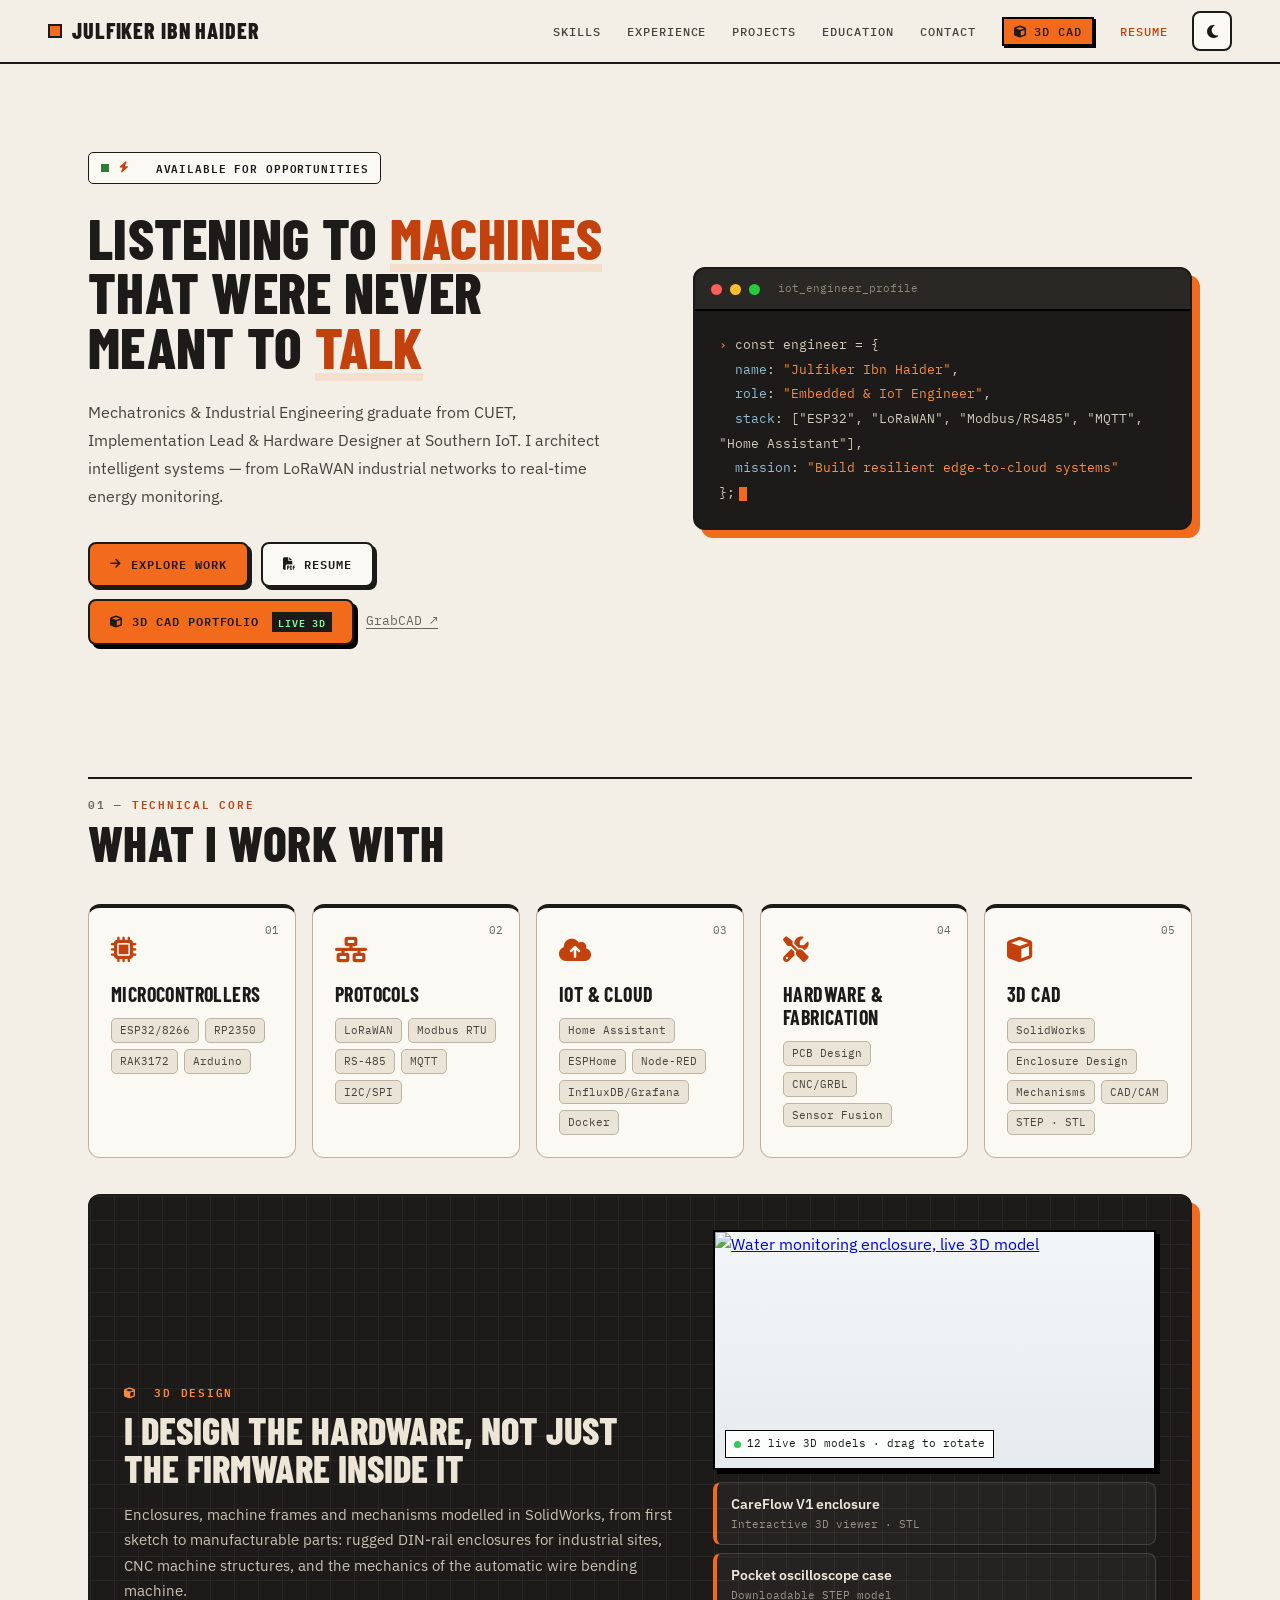
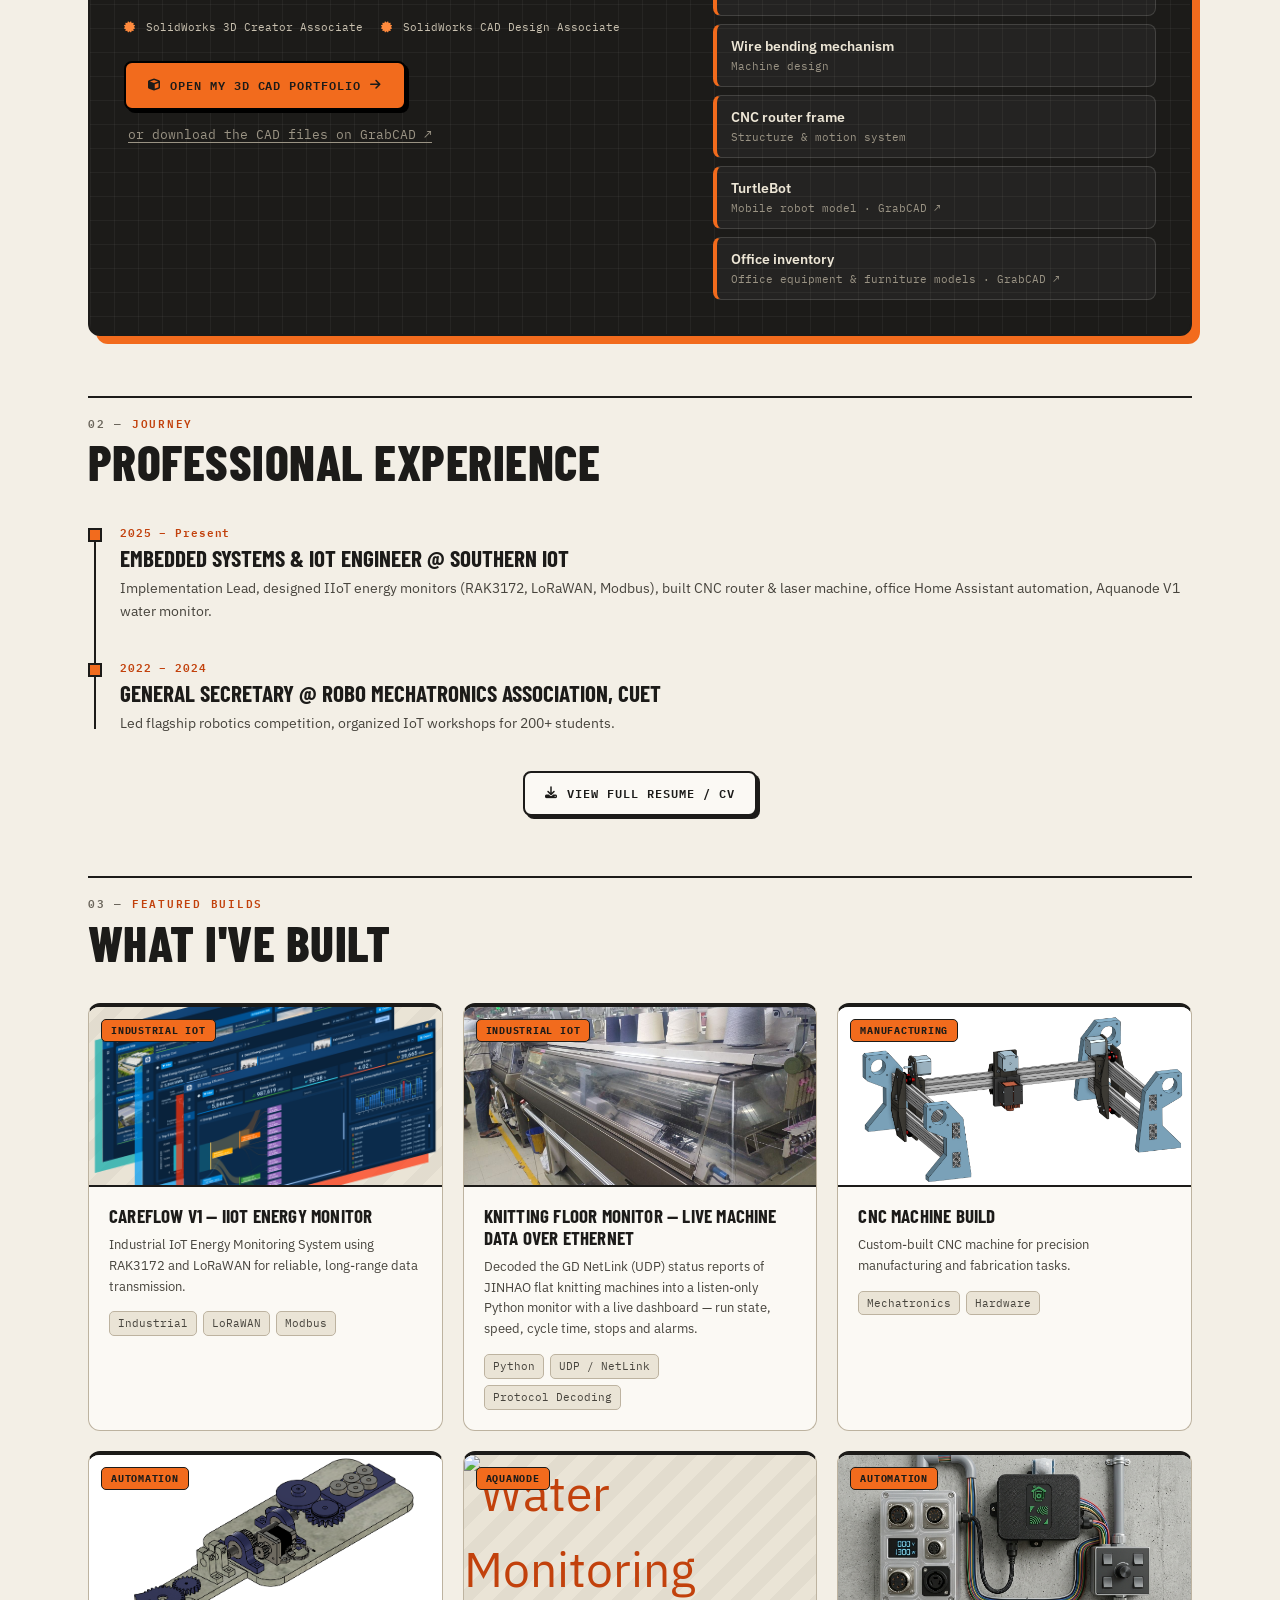
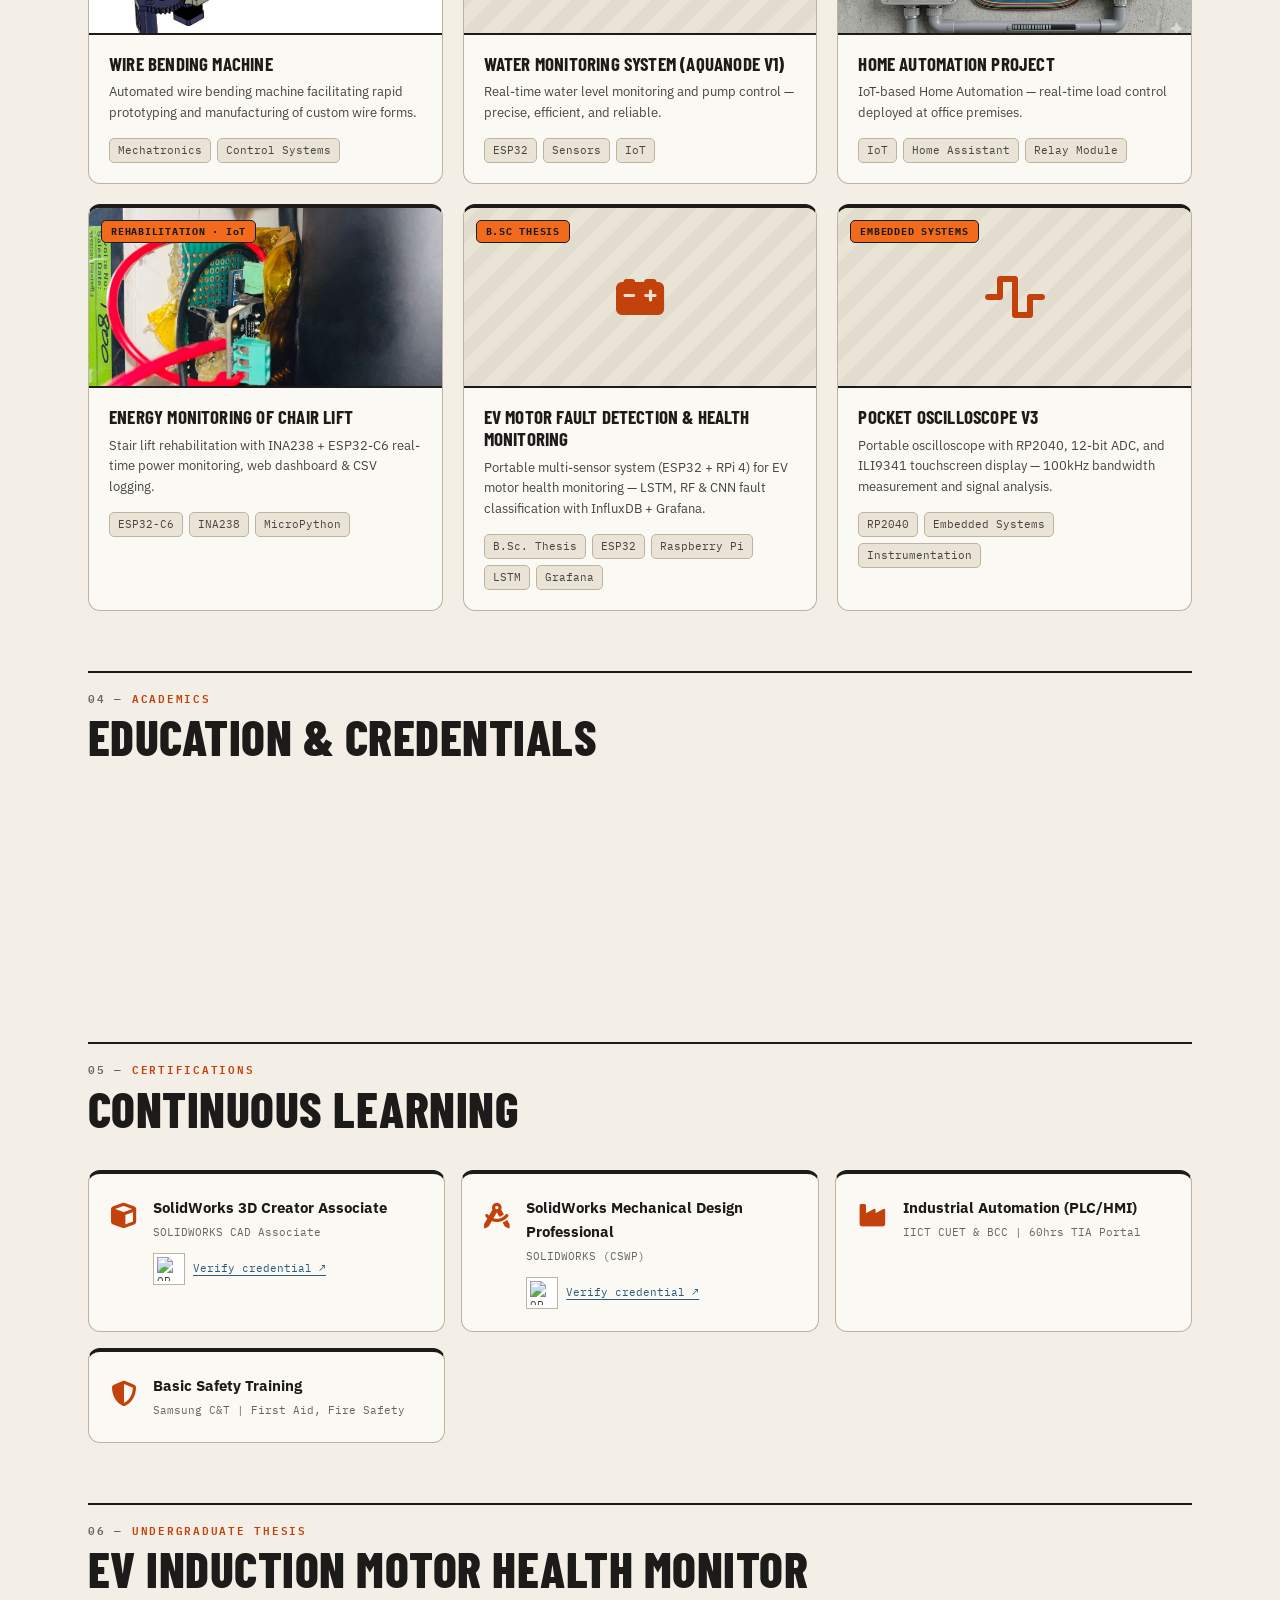
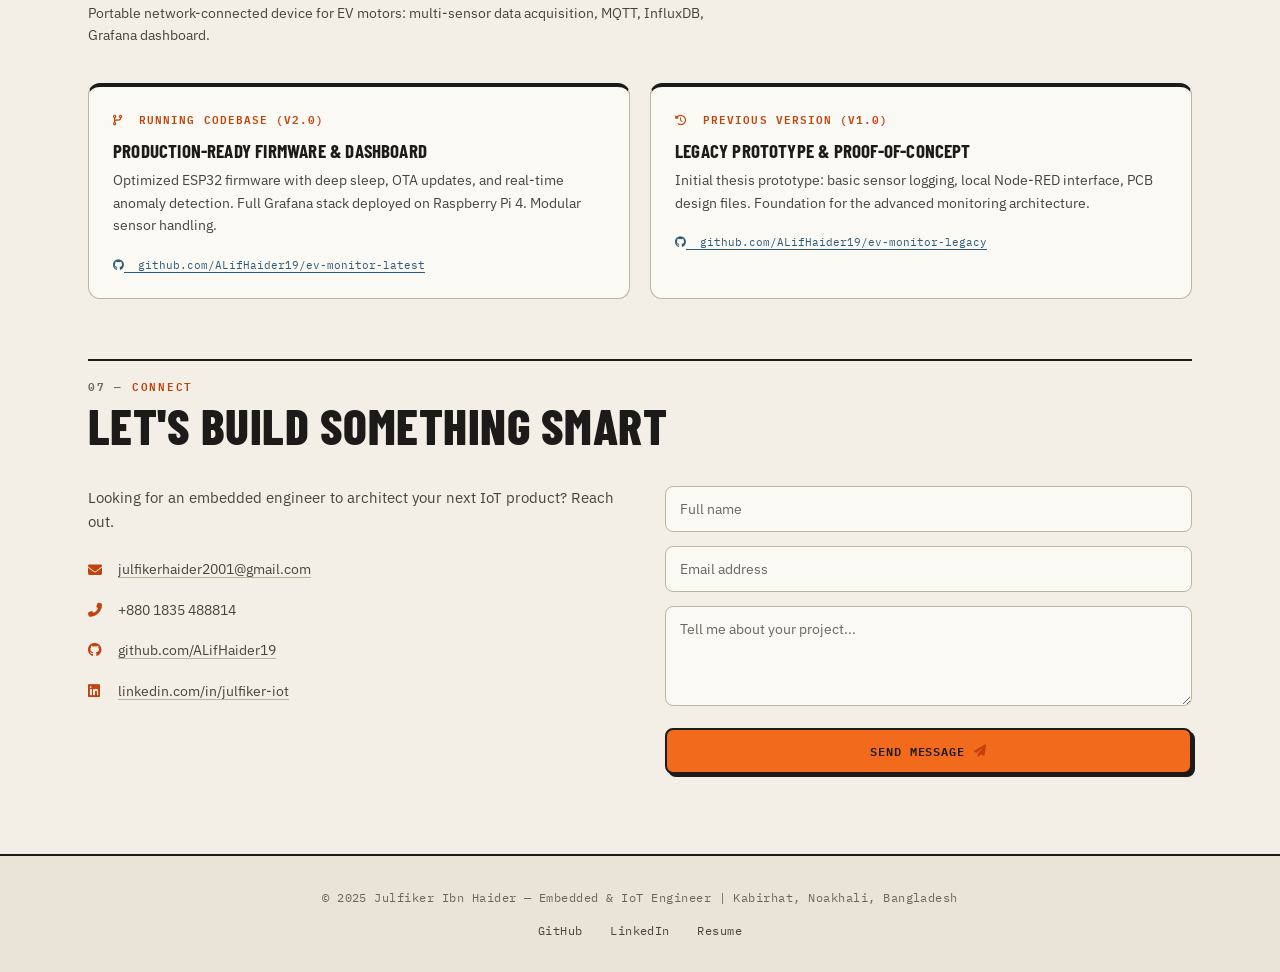
==== commit 66680834: "Highlight the 3D CAD portfolio (live models); keep GrabCAD as a secondary link Co-Authored-By: Claud" ====
--- a/index.html
+++ b/index.html
@@ -136,6 +136,23 @@
     .btn-cad:hover { background: var(--ind-orange-fill); color: var(--ind-on-orange); }
     .btn-cad:hover i { color: var(--ind-on-orange); }
     .btn-cad-lg { margin-top: 24px; padding: 13px 22px; }
+    /* CAD portfolio: the highlighted link; GrabCAD sits beside it, smaller */
+    .nav-links a.nav-cad { color: var(--ind-on-orange); background: var(--ind-orange-fill); padding: 5px 10px; border: 2px solid #000; box-shadow: 2px 2px 0 #000; }
+    .nav-links a.nav-cad:hover { box-shadow: 3px 3px 0 #000; }
+    .btn-cad-hero { background: var(--ind-orange-fill); color: var(--ind-on-orange); box-shadow: 4px 4px 0 #000; }
+    .btn-cad-hero i { color: var(--ind-on-orange); }
+    .btn-cad-hero:hover { background: var(--ind-ink); color: var(--ind-paper); }
+    .live-tag { font-family: var(--mono); font-size: 10px; letter-spacing: .08em; padding: 2px 6px; margin-left: 4px; background: #1c1b19; color: #7CFC9A; }
+    .link-grabcad { align-self: center; font-family: var(--mono); font-size: 13px; color: var(--text-muted); text-decoration: underline; text-underline-offset: 3px; }
+    .link-grabcad:hover { color: var(--primary); }
+    .cad-grabcad { display: inline-block; margin-top: 14px; margin-left: 4px; font-family: var(--mono); font-size: 12.5px; color: var(--c-muted); text-decoration: underline; text-underline-offset: 3px; }
+    .cad-grabcad:hover { color: #ede6d6; }
+    .cad-side { display: flex; flex-direction: column; gap: 12px; min-width: 0; }
+    .cad-preview { position: relative; display: block; border: 2px solid #000; background: linear-gradient(180deg,#f3f6f8,#e5ebee); box-shadow: 4px 4px 0 #000; overflow: hidden; transition: transform .2s, box-shadow .2s; }
+    .cad-preview:hover { transform: translate(-2px,-2px); box-shadow: 6px 6px 0 #000; }
+    .cad-preview img { display: block; width: 100%; height: auto; }
+    .cad-preview-tag { position: absolute; left: 10px; bottom: 10px; font-family: var(--mono); font-size: 11px; background: rgba(255,255,255,.9); color: #1c1b19; padding: 4px 8px; border: 1px solid #000; display: flex; align-items: center; gap: 6px; }
+    .cad-preview-tag .dot { width: 7px; height: 7px; border-radius: 50%; background: #34C759; }
 
     /* ── HERO ── */
     .hero {
@@ -565,6 +582,7 @@
         <li><a href="#projects">Projects</a></li>
         <li><a href="#education">Education</a></li>
         <li><a href="#contact">Contact</a></li>
+        <li><a href="https://cad-portfolio.julfikerhaider2001.workers.dev/" class="nav-cad"><i class="fas fa-cube"></i> 3D CAD</a></li>
         <li><a href="My_CV.pdf" target="_blank" style="color:var(--primary);">Resume</a></li>
       </ul>
       <button type="button" class="theme-toggle" data-theme-toggle aria-label="Switch to dark mode"><i class="fas fa-moon icon-moon" aria-hidden="true"></i><i class="fas fa-sun icon-sun" aria-hidden="true"></i></button>
@@ -587,7 +605,8 @@
           <div style="display:flex; gap:12px; flex-wrap:wrap;">
             <a href="#projects" class="btn-primary"><i class="fas fa-arrow-right"></i> Explore work</a>
             <a href="My_CV.pdf" class="btn-secondary" target="_blank"><i class="fas fa-file-pdf"></i> Resume</a>
-            <a href="https://grabcad.com/alif.haider-1" class="btn-cad" target="_blank" rel="noopener"><i class="fas fa-cube"></i> GrabCAD 3D</a>
+            <a href="https://cad-portfolio.julfikerhaider2001.workers.dev/" class="btn-cad btn-cad-hero"><i class="fas fa-cube"></i> 3D CAD Portfolio <span class="live-tag">LIVE 3D</span></a>
+            <a href="https://grabcad.com/alif.haider-1" class="link-grabcad" target="_blank" rel="noopener">GrabCAD ↗</a>
           </div>
         </div>
 
@@ -684,10 +703,16 @@
               <span><i class="fas fa-certificate"></i> SolidWorks 3D Creator Associate</span>
               <span><i class="fas fa-certificate"></i> SolidWorks CAD Design Associate</span>
             </div>
-            <a href="https://grabcad.com/alif.haider-1" target="_blank" rel="noopener" class="btn-cad btn-cad-lg">
-              <i class="fas fa-cube"></i> View my 3D models on GrabCAD <i class="fas fa-arrow-right"></i>
+            <a href="https://cad-portfolio.julfikerhaider2001.workers.dev/" class="btn-cad btn-cad-lg">
+              <i class="fas fa-cube"></i> Open my 3D CAD portfolio <i class="fas fa-arrow-right"></i>
             </a>
-          </div>
+            <a href="https://grabcad.com/alif.haider-1" target="_blank" rel="noopener" class="cad-grabcad">or download the CAD files on GrabCAD ↗</a>
+          </div>
+          <div class="cad-side">
+          <a href="https://cad-portfolio.julfikerhaider2001.workers.dev/" class="cad-preview" aria-label="Open the 3D CAD portfolio">
+            <img src="https://cad-portfolio.julfikerhaider2001.workers.dev/media/water-sensor-enclosure/poster.webp" alt="Water monitoring enclosure, live 3D model" loading="lazy" width="1600" height="860">
+            <span class="cad-preview-tag"><span class="dot"></span> 12 live 3D models · drag to rotate</span>
+          </a>
           <ul class="cad-list">
             <li><a href="project-1.html#enclosure"><span class="cad-name">CareFlow V1 enclosure</span><span class="cad-meta">Interactive 3D viewer · STL</span></a></li>
             <li><a href="project-8.html"><span class="cad-name">Pocket oscilloscope case</span><span class="cad-meta">Downloadable STEP model</span></a></li>
@@ -696,6 +721,7 @@
             <li><a href="https://grabcad.com/alif.haider-1" target="_blank" rel="noopener"><span class="cad-name">TurtleBot</span><span class="cad-meta">Mobile robot model · GrabCAD ↗</span></a></li>
             <li><a href="https://grabcad.com/alif.haider-1" target="_blank" rel="noopener"><span class="cad-name">Office inventory</span><span class="cad-meta">Office equipment &amp; furniture models · GrabCAD ↗</span></a></li>
           </ul>
+          </div>
         </div>
       </section>
 
